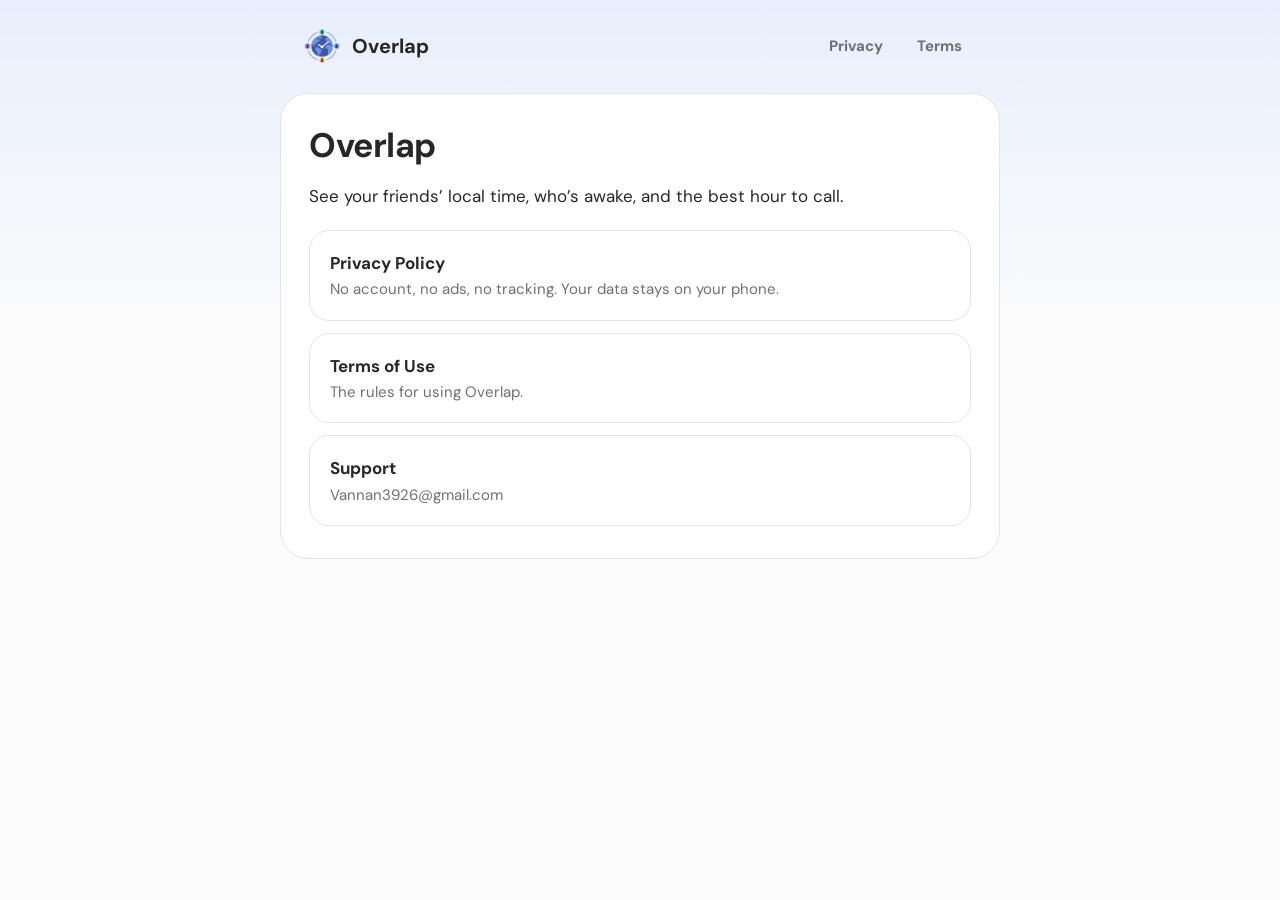
==== index.html @ 68402e6d "Publish privacy policy and terms of use Co-Authored-By: Claude Opus 5.5 (1M context) <noreply@anthro" ====
<!doctype html><html lang="en"><head><meta charset="utf-8"><meta name="viewport" content="width=device-width,initial-scale=1">
<title>Overlap · Overlap</title><link rel="icon" href="icon.png"><style>
@font-face { font-family:'DM Sans'; font-weight:400; font-display:swap; src:url(fonts/DMSans-Regular.ttf); }
@font-face { font-family:'DM Sans'; font-weight:700; font-display:swap; src:url(fonts/DMSans-Bold.ttf); }
:root { --bg:#fcfcfc; --card:#ffffff; --border:#e4e4e7; --fg:#27272a; --muted:#6f6f79; --accent:#1b4ed8; --soft:#e8eefc; }
@media (prefers-color-scheme: dark) { :root { --bg:#0a0a0a; --card:#111111; --border:#222222; --fg:#f5f5f5; --muted:#8a8a8a; --accent:#6b93f6; --soft:#0f1a33; } }
* { box-sizing: border-box; }
html { background:var(--bg); }
body { margin:0; min-height:100vh; background:linear-gradient(180deg, var(--soft), var(--bg) 340px) no-repeat; color:var(--fg); font:17px/1.65 'DM Sans', system-ui, sans-serif; }
header { max-width:720px; margin:0 auto; padding:28px 24px 0; display:flex; align-items:center; gap:12px; }
header img { width:36px; height:36px; } header a { color:var(--fg); text-decoration:none; font-weight:700; font-size:20px; }
nav { margin-left:auto; display:flex; gap:6px; } nav a { font-size:15px; font-weight:700; padding:6px 14px; border-radius:999px; color:var(--muted); }
nav a.on { background:var(--card); color:var(--accent); border:1px solid var(--border); }
main { max-width:720px; margin:28px auto 64px; padding:32px 28px; background:var(--card); border:1px solid var(--border); border-radius:28px; }
h1 { font-size:34px; line-height:1.15; margin:0 0 4px; letter-spacing:-0.5px; } h2 { font-size:19px; margin:28px 0 6px; }
p, li { color:var(--fg); } em { color:var(--muted); font-style:normal; font-size:15px; }
a { color:var(--accent); } ul { padding-left:20px; }
.cards { display:grid; gap:12px; margin-top:20px; } .cards a { display:block; padding:18px 20px; border:1px solid var(--border); border-radius:20px; text-decoration:none; color:var(--fg); font-weight:700; }
.cards span { display:block; font-weight:400; color:var(--muted); font-size:15px; }
</style></head><body>
<header><img src="icon.png" alt=""><a href="">Overlap</a><nav><a class="" href="privacy/">Privacy</a><a class="" href="terms/">Terms</a></nav></header><main><h1>Overlap</h1><p>See your friends’ local time, who’s awake, and the best hour to call.</p>
<div class="cards"><a href="privacy/">Privacy Policy<span>No account, no ads, no tracking. Your data stays on your phone.</span></a>
<a href="terms/">Terms of Use<span>The rules for using Overlap.</span></a>
<a href="mailto:Vannan3926@gmail.com">Support<span>Vannan3926@gmail.com</span></a></div></main></body></html>
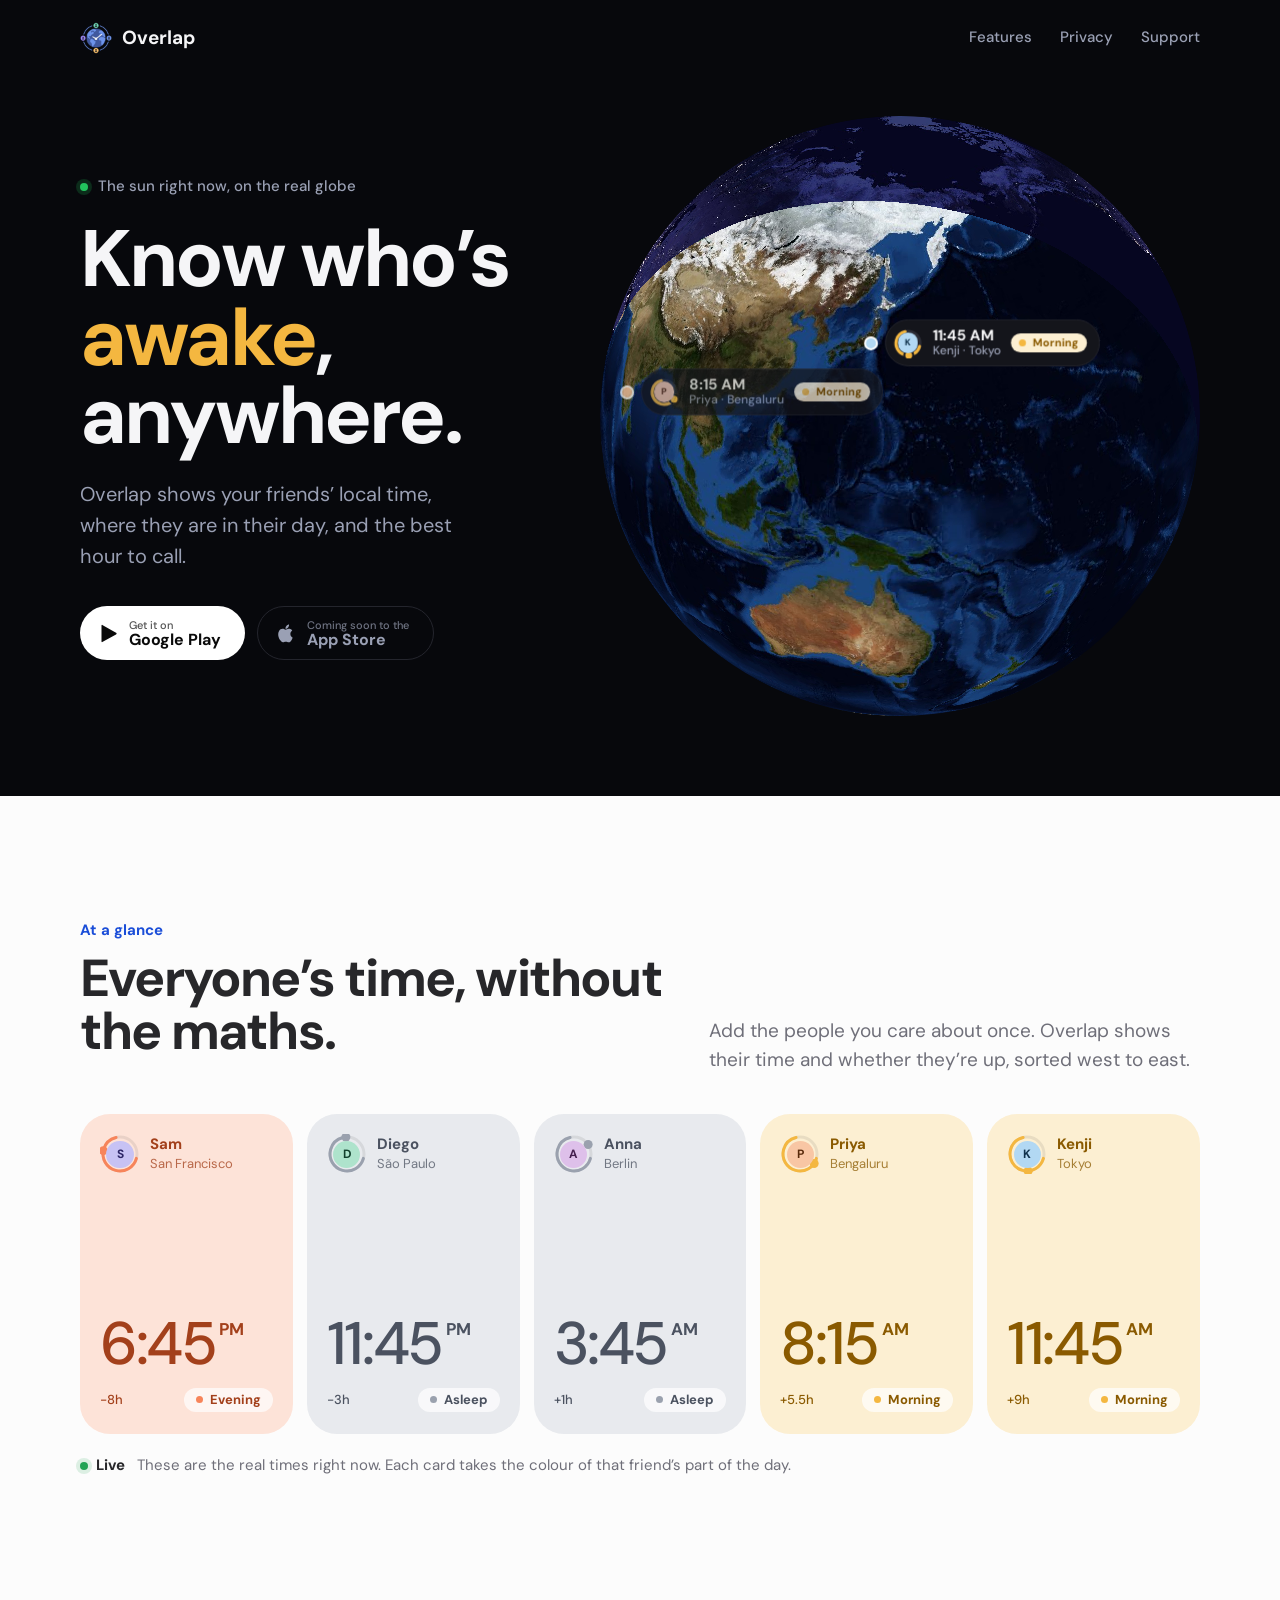
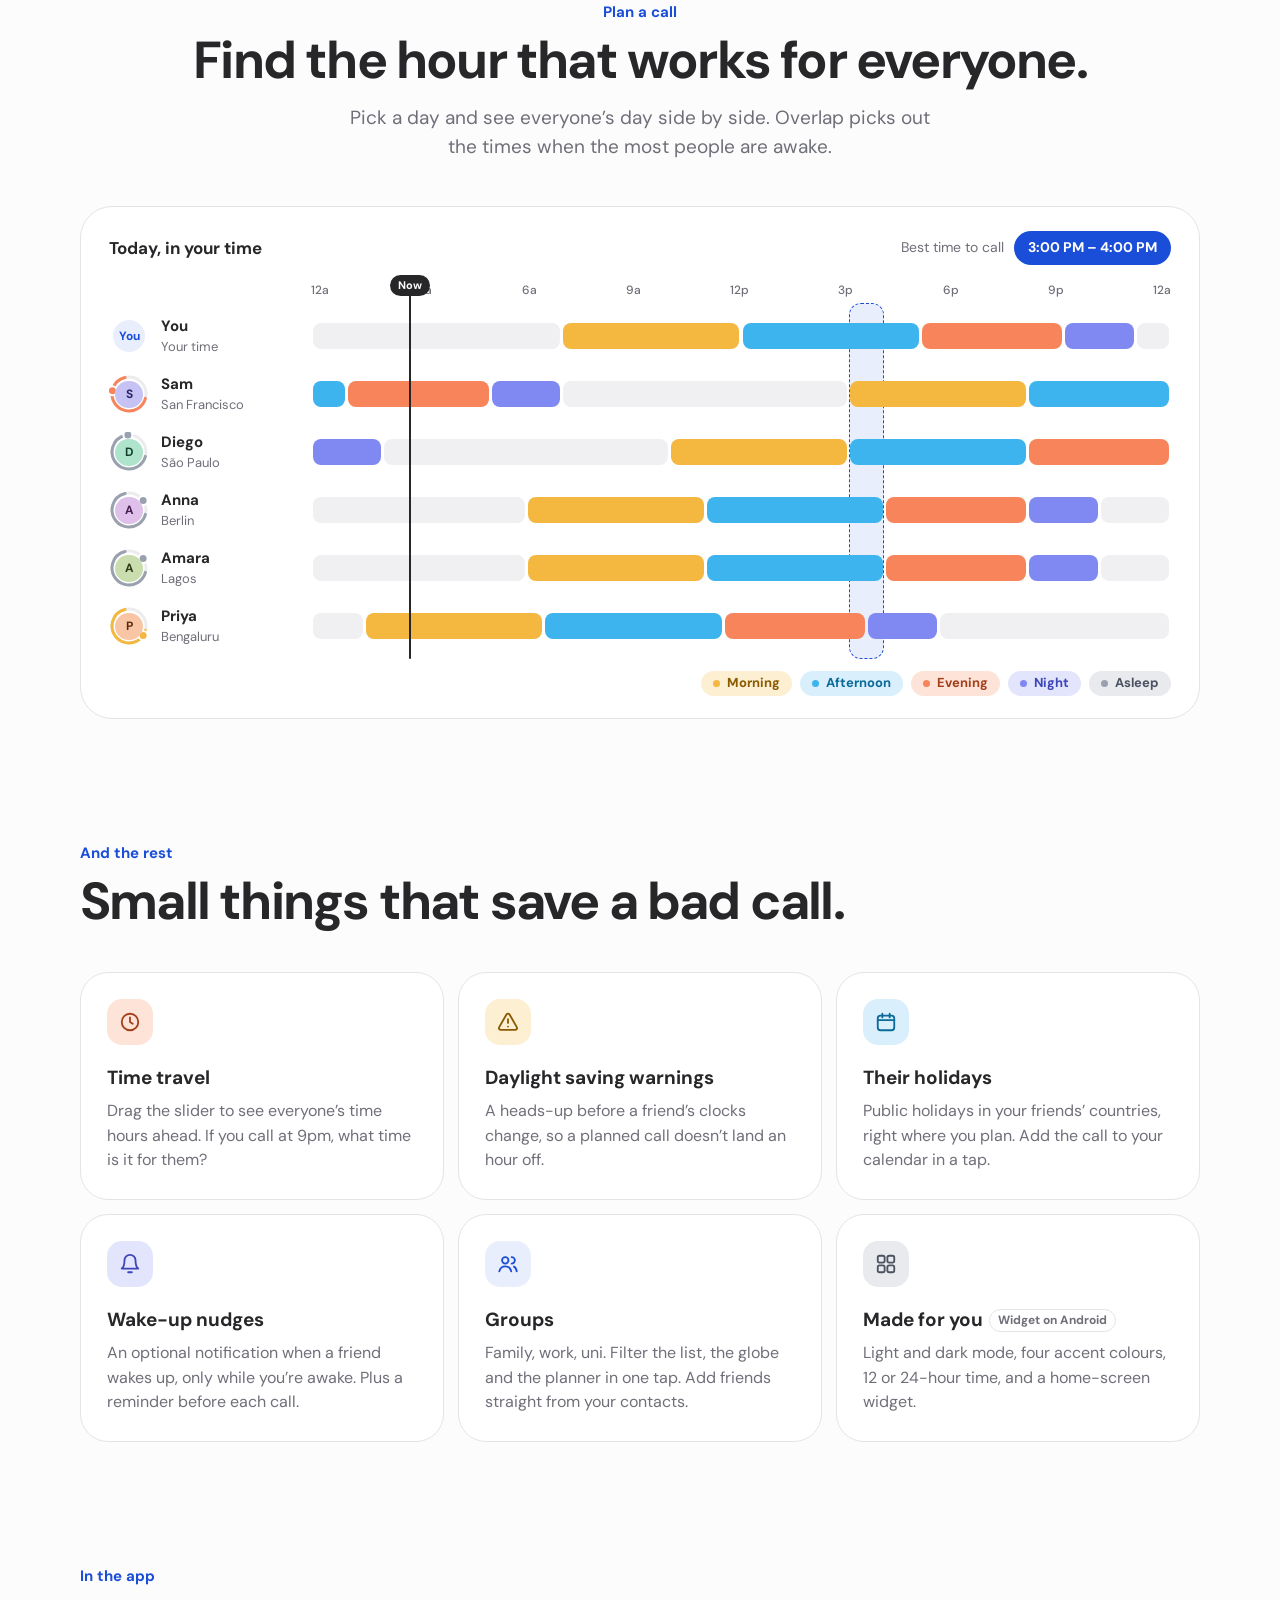
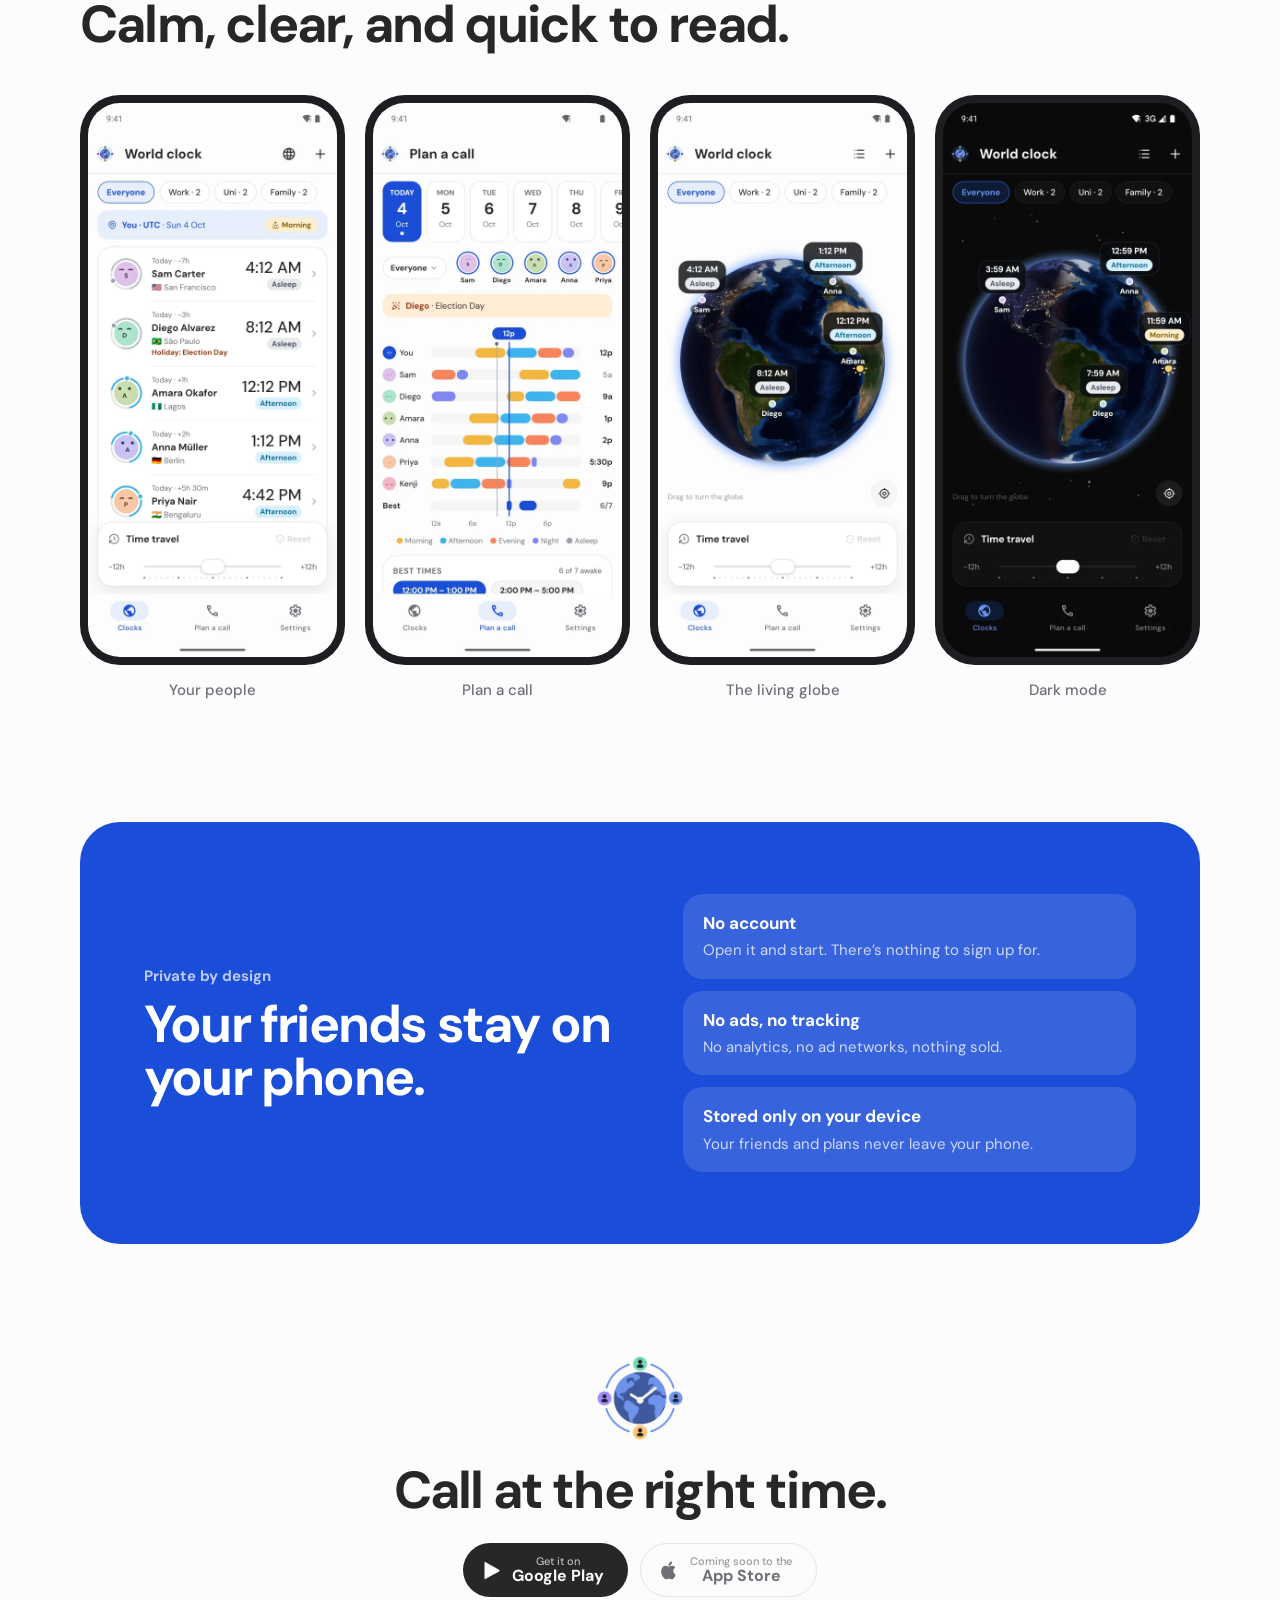
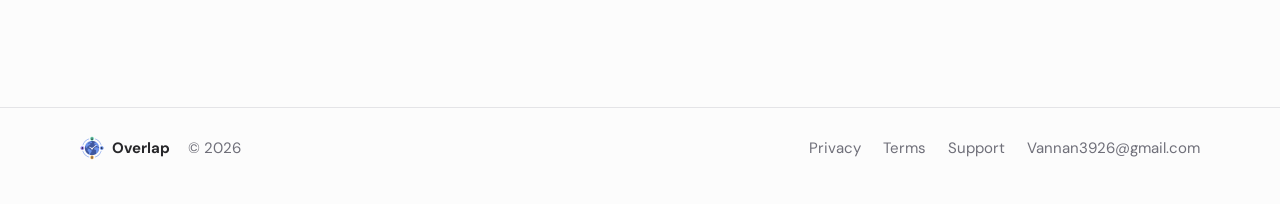
==== commit a754260f: "New website: landing page, redesigned privacy and terms, support page Co-Authored-By: Claude Opus 5." ====
--- a/index.html
+++ b/index.html
@@ -1,24 +1,110 @@
-<!doctype html><html lang="en"><head><meta charset="utf-8"><meta name="viewport" content="width=device-width,initial-scale=1">
-<title>Overlap · Overlap</title><link rel="icon" href="icon.png"><style>
-@font-face { font-family:'DM Sans'; font-weight:400; font-display:swap; src:url(fonts/DMSans-Regular.ttf); }
-@font-face { font-family:'DM Sans'; font-weight:700; font-display:swap; src:url(fonts/DMSans-Bold.ttf); }
-:root { --bg:#fcfcfc; --card:#ffffff; --border:#e4e4e7; --fg:#27272a; --muted:#6f6f79; --accent:#1b4ed8; --soft:#e8eefc; }
-@media (prefers-color-scheme: dark) { :root { --bg:#0a0a0a; --card:#111111; --border:#222222; --fg:#f5f5f5; --muted:#8a8a8a; --accent:#6b93f6; --soft:#0f1a33; } }
-* { box-sizing: border-box; }
-html { background:var(--bg); }
-body { margin:0; min-height:100vh; background:linear-gradient(180deg, var(--soft), var(--bg) 340px) no-repeat; color:var(--fg); font:17px/1.65 'DM Sans', system-ui, sans-serif; }
-header { max-width:720px; margin:0 auto; padding:28px 24px 0; display:flex; align-items:center; gap:12px; }
-header img { width:36px; height:36px; } header a { color:var(--fg); text-decoration:none; font-weight:700; font-size:20px; }
-nav { margin-left:auto; display:flex; gap:6px; } nav a { font-size:15px; font-weight:700; padding:6px 14px; border-radius:999px; color:var(--muted); }
-nav a.on { background:var(--card); color:var(--accent); border:1px solid var(--border); }
-main { max-width:720px; margin:28px auto 64px; padding:32px 28px; background:var(--card); border:1px solid var(--border); border-radius:28px; }
-h1 { font-size:34px; line-height:1.15; margin:0 0 4px; letter-spacing:-0.5px; } h2 { font-size:19px; margin:28px 0 6px; }
-p, li { color:var(--fg); } em { color:var(--muted); font-style:normal; font-size:15px; }
-a { color:var(--accent); } ul { padding-left:20px; }
-.cards { display:grid; gap:12px; margin-top:20px; } .cards a { display:block; padding:18px 20px; border:1px solid var(--border); border-radius:20px; text-decoration:none; color:var(--fg); font-weight:700; }
-.cards span { display:block; font-weight:400; color:var(--muted); font-size:15px; }
-</style></head><body>
-<header><img src="icon.png" alt=""><a href="">Overlap</a><nav><a class="" href="privacy/">Privacy</a><a class="" href="terms/">Terms</a></nav></header><main><h1>Overlap</h1><p>See your friends’ local time, who’s awake, and the best hour to call.</p>
-<div class="cards"><a href="privacy/">Privacy Policy<span>No account, no ads, no tracking. Your data stays on your phone.</span></a>
-<a href="terms/">Terms of Use<span>The rules for using Overlap.</span></a>
-<a href="mailto:Vannan3926@gmail.com">Support<span>Vannan3926@gmail.com</span></a></div></main></body></html>+<!doctype html>
+<html lang="en">
+<head>
+<meta charset="utf-8">
+<meta name="viewport" content="width=device-width,initial-scale=1">
+<title>Overlap: your friends' time, at a glance</title>
+<meta name="description" content="A world clock for your friends. See their local time, who's awake right now, and the best hour to call. Free, no account, no ads.">
+<meta property="og:title" content="Overlap: your friends' time, at a glance">
+<meta property="og:description" content="See your friends' local time, who's awake, and the best hour to call.">
+<meta property="og:image" content="https://beingmani.github.io/Overlap-releases/og.png">
+<meta name="theme-color" content="#07080c">
+<link rel="icon" href="icon.png">
+<link rel="stylesheet" href="site.css">
+</head>
+<body>
+<header class="hero">
+  <div class="wrap">
+    <nav class="nav"><a class="brand" href="./"><img src="icon.png" alt="">Overlap</a>
+      <div class="links"><a class="opt" href="#features">Features</a><a href="privacy/">Privacy</a><a href="support/">Support</a></div></nav>
+    <div class="hero-grid">
+      <div>
+        <span class="live"><b></b>The sun right now, on the real globe</span>
+        <h1>Know who’s <em>awake</em>, anywhere.</h1>
+        <p class="lede">Overlap shows your friends’ local time, where they are in their day, and the best hour to call.</p>
+        <div class="btns">
+          <a class="btn solid" href="https://play.google.com/store/apps/details?id=com.beingbriston.overlap"><svg viewBox="0 0 24 24" fill="currentColor" aria-hidden="true"><path d="M4 2.8v18.4c0 .5.5.8.9.6L20.6 13a1 1 0 0 0 0-1.9L4.9 2.2c-.4-.2-.9.1-.9.6z"/></svg><span><small>Get it on</small>Google Play</span></a>
+          <span class="btn ghost"><svg viewBox="0 0 24 24" fill="currentColor" aria-hidden="true"><path d="M16.4 12.6c0-2.6 2.1-3.8 2.2-3.9-1.2-1.8-3.1-2-3.7-2-1.6-.2-3.1.9-3.9.9-.8 0-2-.9-3.4-.9-1.7 0-3.3 1-4.2 2.6-1.8 3.1-.5 7.7 1.3 10.2.9 1.2 1.9 2.6 3.2 2.6 1.3-.1 1.8-.8 3.3-.8 1.6 0 2 .8 3.4.8 1.4 0 2.3-1.3 3.1-2.5 1-1.4 1.4-2.8 1.4-2.9 0 0-2.7-1-2.7-4.1zM13.9 5c.7-.9 1.2-2 1-3.2-1 0-2.3.7-3 1.6-.7.8-1.2 2-1.1 3.1 1.2.1 2.3-.6 3.1-1.5z"/></svg><span><small>Coming soon to the</small>App Store</span></span>
+        </div>
+      </div>
+      <div class="stage"><canvas id="globe" width="600" height="600" aria-label="A globe showing where it is day and night right now, with friends pinned"></canvas><div id="pins"></div></div>
+    </div>
+  </div>
+</header>
+
+<main>
+  <section class="wrap" id="features">
+    <div class="glance-head">
+      <div><span class="kicker">At a glance</span><h2>Everyone’s time, without the maths.</h2></div>
+      <p class="sub">Add the people you care about once. Overlap shows their time and whether they’re up, sorted west to east.</p>
+    </div>
+    <div class="clocks" id="clocks"></div>
+    <p class="note"><b>Live</b>These are the real times right now. Each card takes the colour of that friend’s part of the day.</p>
+  </section>
+
+  <section class="wrap">
+    <div class="plan-head">
+      <span class="kicker">Plan a call</span>
+      <h2>Find the hour that works for everyone.</h2>
+      <p class="sub">Pick a day and see everyone’s day side by side. Overlap picks out the times when the most people are awake.</p>
+    </div>
+    <div class="board">
+      <div class="bhead"><h3>Today, in your time</h3><div class="best">Best time to call <b id="best"></b></div></div>
+      <div class="lanes-grid" id="planner"></div>
+      <div class="legend" id="legend"></div>
+    </div>
+  </section>
+
+  <section class="wrap">
+    <span class="kicker">And the rest</span>
+    <h2>Small things that save a bad call.</h2>
+    <div class="grid">
+      <div class="feat"><div class="icon" style="background:var(--evening-soft);color:var(--evening-deep)"><svg viewBox="0 0 24 24" fill="none" stroke="currentColor" stroke-width="2" stroke-linecap="round" stroke-linejoin="round"><circle cx="12" cy="12" r="9"/><path d="M12 7v5l3 2"/></svg></div>
+        <h3>Time travel</h3><p>Drag the slider to see everyone’s time hours ahead. If you call at 9pm, what time is it for them?</p></div>
+      <div class="feat"><div class="icon" style="background:var(--morning-soft);color:var(--morning-deep)"><svg viewBox="0 0 24 24" fill="none" stroke="currentColor" stroke-width="2" stroke-linecap="round" stroke-linejoin="round"><path d="M12 9v4M12 17h.01"/><path d="M10.3 3.9 2.4 17.6A2 2 0 0 0 4.1 20.6h15.8a2 2 0 0 0 1.7-3L13.7 3.9a2 2 0 0 0-3.4 0z"/></svg></div>
+        <h3>Daylight saving warnings</h3><p>A heads-up before a friend’s clocks change, so a planned call doesn’t land an hour off.</p></div>
+      <div class="feat"><div class="icon" style="background:var(--afternoon-soft);color:var(--afternoon-deep)"><svg viewBox="0 0 24 24" fill="none" stroke="currentColor" stroke-width="2" stroke-linecap="round" stroke-linejoin="round"><rect x="3" y="5" width="18" height="16" rx="3"/><path d="M8 3v4M16 3v4M3 10h18"/></svg></div>
+        <h3>Their holidays</h3><p>Public holidays in your friends’ countries, right where you plan. Add the call to your calendar in a tap.</p></div>
+      <div class="feat"><div class="icon" style="background:var(--night-soft);color:var(--night-deep)"><svg viewBox="0 0 24 24" fill="none" stroke="currentColor" stroke-width="2" stroke-linecap="round" stroke-linejoin="round"><path d="M6 8a6 6 0 0 1 12 0c0 7 3 9 3 9H3s3-2 3-9M10 21h4"/></svg></div>
+        <h3>Wake-up nudges</h3><p>An optional notification when a friend wakes up, only while you’re awake. Plus a reminder before each call.</p></div>
+      <div class="feat"><div class="icon" style="background:var(--accent-soft);color:var(--accent)"><svg viewBox="0 0 24 24" fill="none" stroke="currentColor" stroke-width="2" stroke-linecap="round" stroke-linejoin="round"><circle cx="9" cy="8" r="3.5"/><path d="M2.5 20c.8-3.5 3.4-5.5 6.5-5.5s5.7 2 6.5 5.5M16 4.5a3.5 3.5 0 0 1 0 7M18.5 14.8c1.6.8 2.6 2.6 3 5.2"/></svg></div>
+        <h3>Groups</h3><p>Family, work, uni. Filter the list, the globe and the planner in one tap. Add friends straight from your contacts.</p></div>
+      <div class="feat"><div class="icon" style="background:var(--asleep-soft);color:var(--asleep-deep)"><svg viewBox="0 0 24 24" fill="none" stroke="currentColor" stroke-width="2" stroke-linecap="round" stroke-linejoin="round"><rect x="3" y="3" width="7.5" height="7.5" rx="2"/><rect x="13.5" y="3" width="7.5" height="7.5" rx="2"/><rect x="3" y="13.5" width="7.5" height="7.5" rx="2"/><rect x="13.5" y="13.5" width="7.5" height="7.5" rx="2"/></svg></div>
+        <h3>Made for you<span class="tag">Widget on Android</span></h3><p>Light and dark mode, four accent colours, 12 or 24-hour time, and a home-screen widget.</p></div>
+    </div>
+  </section>
+
+  <section class="wrap">
+    <span class="kicker">In the app</span>
+    <h2>Calm, clear, and quick to read.</h2>
+    <div class="screens">
+      <figure><div class="phone"><img src="shots/clocks.webp" alt="The clock list" loading="lazy"></div><figcaption>Your people</figcaption></figure>
+      <figure><div class="phone"><img src="shots/plan.webp" alt="Planning a call" loading="lazy"></div><figcaption>Plan a call</figcaption></figure>
+      <figure><div class="phone"><img src="shots/globe.webp" alt="The globe" loading="lazy"></div><figcaption>The living globe</figcaption></figure>
+      <figure><div class="phone"><img src="shots/clocks-dark.webp" alt="Dark mode" loading="lazy"></div><figcaption>Dark mode</figcaption></figure>
+    </div>
+  </section>
+
+  <section class="wrap">
+    <div class="private">
+      <div><span class="kicker">Private by design</span><h2>Your friends stay on your phone.</h2></div>
+      <ul>
+        <li><strong>No account</strong><span>Open it and start. There’s nothing to sign up for.</span></li>
+        <li><strong>No ads, no tracking</strong><span>No analytics, no ad networks, nothing sold.</span></li>
+        <li><strong>Stored only on your device</strong><span>Your friends and plans never leave your phone.</span></li>
+      </ul>
+    </div>
+  </section>
+
+  <div class="wrap cta">
+    <img src="icon.png" alt="">
+    <h2>Call at the right time.</h2>
+    <div class="btns"><a class="btn solid" href="https://play.google.com/store/apps/details?id=com.beingbriston.overlap"><svg viewBox="0 0 24 24" fill="currentColor" aria-hidden="true"><path d="M4 2.8v18.4c0 .5.5.8.9.6L20.6 13a1 1 0 0 0 0-1.9L4.9 2.2c-.4-.2-.9.1-.9.6z"/></svg><span><small>Get it on</small>Google Play</span></a><span class="btn ghost"><svg viewBox="0 0 24 24" fill="currentColor" aria-hidden="true"><path d="M16.4 12.6c0-2.6 2.1-3.8 2.2-3.9-1.2-1.8-3.1-2-3.7-2-1.6-.2-3.1.9-3.9.9-.8 0-2-.9-3.4-.9-1.7 0-3.3 1-4.2 2.6-1.8 3.1-.5 7.7 1.3 10.2.9 1.2 1.9 2.6 3.2 2.6 1.3-.1 1.8-.8 3.3-.8 1.6 0 2 .8 3.4.8 1.4 0 2.3-1.3 3.1-2.5 1-1.4 1.4-2.8 1.4-2.9 0 0-2.7-1-2.7-4.1zM13.9 5c.7-.9 1.2-2 1-3.2-1 0-2.3.7-3 1.6-.7.8-1.2 2-1.1 3.1 1.2.1 2.3-.6 3.1-1.5z"/></svg><span><small>Coming soon to the</small>App Store</span></span></div>
+  </div>
+</main>
+<footer><div class="wrap"><span class="brand"><img src="icon.png" alt="">Overlap</span><span>© 2026</span>
+<nav><a href="privacy/">Privacy</a><a href="terms/">Terms</a><a href="support/">Support</a><a href="mailto:Vannan3926@gmail.com">Vannan3926@gmail.com</a></nav></div></footer>
+<script src="launch-globe.js"></script>
+<script src="site.js"></script>
+</body>
+</html>
--- a/site.css
+++ b/site.css
@@ -0,0 +1,287 @@
+/* Overlap website. Flat colours only (no gradients, glows or fades), taken from the app's themes and dayPartColors.json. */
+@font-face { font-family: "DM Sans"; font-weight: 400; font-display: swap; src: url(fonts/DMSans-Regular.ttf); }
+@font-face { font-family: "DM Sans"; font-weight: 500; font-display: swap; src: url(fonts/DMSans-Medium.ttf); }
+@font-face { font-family: "DM Sans"; font-weight: 700; font-display: swap; src: url(fonts/DMSans-Bold.ttf); }
+
+:root {
+  --bg: #fcfcfc; --card: #ffffff; --raised: #f4f4f5; --border: #e4e4e7; --track: #ececef; --sleep: #f0f0f3;
+  --fg: #27272a; --muted: #6f6f79; --accent: #1b4ed8; --accent-soft: #e8eefc; --on-accent: #ffffff;
+  --space: #07080c; --space-card: #14151b; --space-border: #24252d; --space-fg: #f5f5f7; --space-muted: #9aa0b4;
+  --morning: #F4B740; --morning-soft: #FCEFD2; --morning-deep: #8A5A00;
+  --afternoon: #3DB4EE; --afternoon-soft: #D9F0FC; --afternoon-deep: #0B6A99;
+  --evening: #F7845A; --evening-soft: #FDE3D8; --evening-deep: #A3401B;
+  --night: #8088F2; --night-soft: #E3E5FD; --night-deep: #3D45B8;
+  --asleep: #9AA1AE; --asleep-soft: #E8EAEE; --asleep-deep: #4B5260;
+  color-scheme: light dark;
+}
+@media (prefers-color-scheme: dark) {
+  :root { --bg: #0a0a0a; --card: #111111; --raised: #161616; --border: #222222; --track: #262626; --sleep: #1c1c1e;
+    --fg: #f5f5f5; --muted: #8a8a8a; --accent: #6b93f6; --accent-soft: #0f1a33; --on-accent: #0a0a0a; }
+}
+
+* { box-sizing: border-box; margin: 0; }
+html { background: var(--bg); scroll-behavior: smooth; overflow-x: clip; }
+body { overflow-x: clip; }
+body { font: 17px/1.55 "DM Sans", system-ui, sans-serif; color: var(--fg); -webkit-font-smoothing: antialiased; text-rendering: optimizeLegibility; }
+a { color: inherit; text-decoration: none; }
+img { display: block; max-width: 100%; }
+.wrap { max-width: 1200px; margin-left: auto; margin-right: auto; padding: 0 40px; }
+
+/* Shared pieces, drawn like the app's components */
+.chip { display: inline-flex; align-items: center; gap: 7px; padding: 4px 12px; border-radius: 999px; font-weight: 700; font-size: 13px; line-height: 1.3; white-space: nowrap; }
+.chip i { width: 7px; height: 7px; border-radius: 50%; flex: none; }
+.ring { position: relative; display: inline-block; flex: none; }
+.ring svg { position: absolute; inset: 0; }
+.ring b { position: absolute; border-radius: 50%; display: grid; place-items: center; font-weight: 700; }
+.btn { display: inline-flex; align-items: center; gap: 10px; height: 54px; padding: 0 24px 0 18px; border-radius: 999px; font-weight: 700; font-size: 16px; line-height: 1.1; white-space: nowrap; }
+.btn small { display: block; font-size: 11px; font-weight: 500; opacity: .7; }
+.btn svg { width: 21px; height: 21px; flex: none; }
+.btns { display: flex; gap: 12px; flex-wrap: wrap; }
+.kicker { font-weight: 700; font-size: 15px; color: var(--accent); }
+h2 { font-size: 52px; line-height: 1.02; letter-spacing: -1.8px; margin: 10px 0 16px; }
+.sub { font-size: 19px; color: var(--muted); max-width: 46ch; }
+main > section { margin-top: 120px; }
+
+/* Nav */
+.nav { display: flex; align-items: center; gap: 10px; height: 76px; }
+.nav .brand { display: flex; align-items: center; gap: 10px; font-weight: 700; font-size: 19px; }
+.nav .brand img { width: 32px; height: 32px; }
+.nav .links { margin-left: auto; display: flex; gap: 28px; font-size: 15px; font-weight: 500; color: var(--muted); }
+.nav .links a:hover, .nav .links a.on { color: var(--fg); }
+
+/* Hero: the app's globe, flat, on a flat night sky */
+.hero { background: var(--space); color: var(--space-fg); padding-bottom: 40px; }
+.hero .nav .links { color: var(--space-muted); }
+.hero .nav .links a:hover { color: var(--space-fg); }
+.hero-grid { display: grid; grid-template-columns: 1fr 600px; align-items: center; gap: 24px; min-height: 680px; }
+.live { display: inline-flex; align-items: center; gap: 10px; color: var(--space-muted); font-weight: 500; font-size: 15px; }
+.live b { width: 8px; height: 8px; border-radius: 50%; background: #22c55e; box-shadow: 0 0 0 4px #22c55e30; }
+.hero h1 { font-size: 80px; line-height: .98; letter-spacing: -2.8px; margin: 22px 0 24px; }
+.hero h1 em { font-style: normal; color: var(--morning); }
+.hero .lede { font-size: 20px; color: var(--space-muted); max-width: 27ch; margin-bottom: 34px; }
+.hero .btn.solid { background: #fff; color: #0a0a0a; }
+.hero .btn.ghost { border: 1px solid var(--space-border); color: var(--space-muted); }
+.stage { position: relative; width: 600px; aspect-ratio: 1; }
+.stage canvas { position: absolute; inset: 0; width: 100%; height: 100%; border-radius: 50%; }
+.pin { position: absolute; left: 0; top: 0; opacity: 0; will-change: transform; }
+.pin .dot { position: absolute; width: 14px; height: 14px; left: -7px; top: -7px; border-radius: 50%; border: 2.5px solid #fff; }
+.pin .card { position: absolute; left: 14px; top: -24px; display: flex; align-items: center; gap: 10px; padding: 7px 12px 7px 7px; border-radius: 999px;
+  background: var(--space-card); border: 1px solid var(--space-border); white-space: nowrap; --card: var(--space-card); --track: #2c2d36; }
+.pin.flip .card { left: auto; right: 14px; }
+.pin .t { font-weight: 700; font-size: 15px; line-height: 1.15; }
+.pin .t small { display: block; font-weight: 500; font-size: 12px; color: var(--space-muted); }
+.pin .chip { font-size: 11px; padding: 2px 8px; }
+
+/* At a glance: one card per friend, in the colour of their part of the day */
+.glance-head { display: grid; grid-template-columns: 1.2fr 1fr; gap: 40px; align-items: end; margin-bottom: 40px; }
+.clocks { display: grid; grid-template-columns: repeat(5, 1fr); gap: 14px; }
+.clock { border-radius: 30px; padding: 20px 20px 22px; height: 320px; display: flex; flex-direction: column; --card: transparent; --track: rgba(0,0,0,.08); }
+.clock .top { display: flex; align-items: center; gap: 10px; line-height: 1.15; }
+.clock .top strong { font-size: 15px; display: block; }
+.clock .top small { font-size: 13px; opacity: .75; }
+.clock .time { margin-top: auto; font-size: 60px; font-weight: 500; letter-spacing: -2.4px; line-height: 1; white-space: nowrap; }
+.clock .time sup { font-size: 17px; letter-spacing: 0; font-weight: 700; vertical-align: top; position: relative; top: 7px; margin-left: 4px; }
+.clock .meta { display: flex; justify-content: space-between; align-items: center; margin-top: 14px; font-size: 13px; font-weight: 500; }
+.clock .chip { background: #ffffffb3 !important; }
+.note { display: flex; align-items: center; gap: 12px; margin-top: 20px; color: var(--muted); font-size: 15px; }
+.note b { display: inline-flex; align-items: center; gap: 8px; color: var(--fg); }
+.note b::before { content: ""; width: 8px; height: 8px; border-radius: 50%; background: #22a355; box-shadow: 0 0 0 4px #22a35526; }
+
+/* Plan a call: the planner, on the visitor's own day */
+.plan-head { text-align: center; margin-bottom: 44px; }
+.plan-head .sub { margin: 0 auto; }
+.board { background: var(--card); border: 1px solid var(--border); border-radius: 32px; padding: 24px 28px 22px; }
+.bhead { display: flex; align-items: center; gap: 12px; margin-bottom: 16px; flex-wrap: wrap; }
+.bhead h3 { font-size: 17px; }
+.bhead .best { margin-left: auto; display: flex; align-items: center; gap: 10px; font-size: 14px; color: var(--muted); }
+.bhead .best b { background: var(--accent); color: var(--on-accent); padding: 6px 14px; border-radius: 999px; font-size: 14px; }
+.lanes-grid { display: grid; grid-template-columns: 190px 1fr; column-gap: 12px; }
+.ticks { grid-column: 2; display: flex; justify-content: space-between; color: var(--muted); font-size: 12px; font-weight: 500; padding-bottom: 8px; }
+.who { display: flex; align-items: center; gap: 12px; height: 58px; line-height: 1.2; }
+.who strong { font-size: 15px; display: block; }
+.who small { color: var(--muted); font-size: 13px; }
+.lanes { position: relative; }
+.lane { position: absolute; left: 0; right: 0; height: 58px; }
+.lane .bar { position: absolute; top: 16px; height: 26px; border-radius: 8px; }
+.bestband { position: absolute; top: -4px; bottom: -4px; border-radius: 12px; background: var(--accent-soft); border: 1.5px dashed var(--accent); }
+.nowline { position: absolute; top: -30px; bottom: -4px; width: 2px; margin-left: -1px; background: var(--fg); border-radius: 2px; }
+.nowline span { position: absolute; top: -2px; left: 50%; transform: translateX(-50%); background: var(--fg); color: var(--bg); font-size: 11px; font-weight: 700; padding: 2px 8px; border-radius: 999px; }
+.legend { display: flex; gap: 8px; justify-content: flex-end; flex-wrap: wrap; margin-top: 16px; }
+
+/* Features */
+.grid { display: grid; grid-template-columns: repeat(3, 1fr); gap: 14px; margin-top: 44px; }
+.feat { background: var(--card); border: 1px solid var(--border); border-radius: 28px; padding: 26px; }
+.feat .icon { width: 46px; height: 46px; border-radius: 15px; display: grid; place-items: center; }
+.feat .icon svg { width: 22px; height: 22px; }
+.feat h3 { font-size: 19px; margin: 18px 0 6px; }
+.feat p { color: var(--muted); font-size: 16px; }
+.feat .tag { display: inline-block; margin-left: 6px; font-size: 12px; font-weight: 700; color: var(--muted); border: 1px solid var(--border); border-radius: 999px; padding: 1px 8px; vertical-align: 2px; }
+
+/* Screens from the app */
+.screens { display: grid; grid-template-columns: repeat(4, 1fr); gap: 20px; margin-top: 44px; }
+.phone { border-radius: 40px; background: #1d1d22; padding: 8px; }
+.phone img { border-radius: 32px; width: 100%; aspect-ratio: 1080 / 2400; object-fit: cover; object-position: top; }
+.screens figcaption { text-align: center; margin-top: 14px; font-size: 15px; font-weight: 500; color: var(--muted); }
+
+/* Privacy */
+.private { background: #1b4ed8; color: #fff; border-radius: 40px; padding: 72px 64px; display: grid; grid-template-columns: 1.1fr 1fr; gap: 40px; align-items: center; }
+.private .kicker { color: #ffffffb3; }
+.private h2 { margin-bottom: 0; }
+.private ul { list-style: none; padding: 0; display: grid; gap: 12px; }
+.private li { background: #ffffff1f; border-radius: 20px; padding: 16px 20px; font-size: 17px; }
+.private li strong { display: block; }
+.private li span { color: #ffffffc0; font-size: 15px; }
+
+/* Get it */
+.cta { text-align: center; padding: 110px 0; }
+.cta img { width: 88px; height: 88px; margin: 0 auto 22px; }
+.cta h2 { margin-bottom: 26px; }
+.cta .btns { justify-content: center; }
+.btn.solid { background: var(--fg); color: var(--bg); }
+.btn.ghost { border: 1px solid var(--border); color: var(--muted); }
+
+footer { border-top: 1px solid var(--border); }
+footer .wrap { display: flex; align-items: center; gap: 18px; padding-top: 28px; padding-bottom: 44px; color: var(--muted); font-size: 15px; }
+footer .brand { display: flex; align-items: center; gap: 8px; font-weight: 700; color: var(--fg); }
+footer .brand img { width: 24px; height: 24px; }
+footer nav { margin-left: auto; display: flex; gap: 22px; }
+footer nav a:hover { color: var(--fg); }
+
+/* Text pages: privacy, terms, support */
+.doc { max-width: 760px; margin: 0 auto; padding: 40px 0 100px; }
+.doc .card { background: var(--card); border: 1px solid var(--border); border-radius: 32px; padding: 44px 48px; }
+.doc h1 { font-size: 48px; line-height: 1.05; letter-spacing: -1.6px; margin-bottom: 6px; }
+.doc h2 { font-size: 21px; letter-spacing: -.2px; margin: 32px 0 6px; }
+.doc p, .doc li { font-size: 17px; }
+.doc p + p { margin-top: 12px; }
+.doc h1 + p { margin-top: 12px; }
+.doc em { color: var(--muted); font-style: normal; font-size: 15px; }
+.doc ul { padding-left: 20px; margin: 8px 0; display: grid; gap: 6px; }
+.doc a { color: var(--accent); }
+.doc .mail { display: flex; align-items: center; justify-content: space-between; gap: 16px; flex-wrap: wrap; background: var(--accent-soft); border-radius: 22px; padding: 20px 22px; margin: 22px 0 8px; }
+.doc .mail strong { display: block; }
+.doc .mail span { color: var(--muted); font-size: 15px; }
+.doc .mail .btn { height: 46px; background: var(--accent); color: var(--on-accent); padding: 0 20px; font-size: 15px; }
+.doc details { border-top: 1px solid var(--border); padding: 16px 0; }
+.doc details:last-of-type { border-bottom: 1px solid var(--border); }
+.doc summary { cursor: pointer; font-weight: 700; list-style: none; display: flex; justify-content: space-between; gap: 16px; }
+.doc summary::after { content: "+"; color: var(--muted); font-weight: 500; font-size: 20px; line-height: 1; }
+.doc details[open] summary::after { content: "–"; }
+.doc details p { color: var(--muted); margin-top: 8px; }
+
+/* Privacy and terms */
+.doc.legal { max-width: 1060px; padding-top: 48px; }
+.legal-head { text-align: center; }
+.switch { display: inline-flex; gap: 4px; padding: 4px; border-radius: 999px; background: var(--raised); border: 1px solid var(--border); }
+.switch a { padding: 7px 18px; border-radius: 999px; font-size: 14px; font-weight: 700; color: var(--muted); }
+.switch a.on { background: var(--card); color: var(--accent); border: 1px solid var(--border); margin: -1px; }
+.legal-head h1 { font-size: 64px; letter-spacing: -2.4px; margin: 26px 0 10px; }
+.legal-head .meta { color: var(--muted); font-size: 15px; }
+.short { margin: 44px 0 28px; }
+.short .kicker { display: block; text-align: center; margin-bottom: 14px; }
+.tiles { display: grid; grid-template-columns: repeat(3, 1fr); gap: 12px; }
+.tile { background: var(--card); border: 1px solid var(--border); border-radius: 24px; padding: 20px; line-height: 1.35; }
+.tile .icon { width: 40px; height: 40px; border-radius: 13px; display: grid; place-items: center; margin-bottom: 14px; }
+.tile .icon svg { width: 20px; height: 20px; }
+.tile strong { display: block; font-size: 17px; margin-bottom: 4px; }
+.tile > span:last-child { color: var(--muted); font-size: 15px; }
+.legal-body { display: grid; grid-template-columns: 230px 1fr; gap: 28px; align-items: start; }
+.toc { position: sticky; top: 24px; display: grid; gap: 2px; font-size: 14px; }
+.toc strong { font-size: 13px; color: var(--muted); font-weight: 500; padding: 0 12px 8px; }
+.toc a { display: flex; gap: 10px; padding: 8px 12px; border-radius: 12px; color: var(--muted); font-weight: 500; line-height: 1.3; }
+.toc a span { width: 20px; flex: none; opacity: .6; }
+.toc a:hover { color: var(--fg); }
+.toc a.on { background: var(--accent-soft); color: var(--accent); }
+.toc a.on span { opacity: 1; }
+.legal .card { padding: 40px 44px; }
+.legal .card > p:first-child { font-size: 19px; }
+.legal section { scroll-margin-top: 24px; padding-top: 28px; margin-top: 28px; border-top: 1px solid var(--border); }
+.legal section h2 { display: flex; align-items: baseline; gap: 12px; font-size: 22px; margin: 0 0 10px; }
+.legal section h2 span { font-size: 14px; font-weight: 700; color: var(--accent); font-variant-numeric: tabular-nums; }
+.legal section p, .legal section li { color: var(--fg); }
+.legal section strong { font-weight: 700; }
+.legal .mail { margin-top: 36px; }
+.next { display: flex; justify-content: space-between; align-items: center; margin-top: 12px; padding: 18px 22px; border-radius: 22px; border: 1px solid var(--border); font-weight: 700; }
+.next span { color: var(--accent); font-size: 20px; }
+.next:hover { background: var(--raised); }
+
+/* Support */
+.support .legal-head .meta { max-width: 44ch; margin: 0 auto; font-size: 18px; }
+.support .legal-head h1 { margin-top: 18px; }
+.doc a.tile { color: var(--fg); }
+a.tile:hover { border-color: var(--accent); }
+.support section h2 + details { border-top: 0; }
+.search { display: flex; align-items: center; gap: 12px; height: 54px; padding: 0 18px; border-radius: 999px; background: var(--raised); border: 1px solid var(--border); color: var(--muted); }
+.search:focus-within { border-color: var(--accent); }
+.search svg { width: 20px; height: 20px; flex: none; }
+.search input { flex: 1; border: 0; outline: 0; background: transparent; font: inherit; color: var(--fg); }
+.support .card > .empty { margin-top: 22px; color: var(--muted); }
+.support section:first-of-type { border-top: 0; }
+.support section h2 { margin-bottom: 4px; }
+.support details:last-of-type { border-bottom: 0; }
+.support details summary { padding: 2px 0; }
+.support details p { color: var(--muted); }
+
+@media (max-width: 1100px) {
+  .hero-grid { grid-template-columns: 1fr; padding: 30px 0 0; }
+  .stage { width: min(600px, 100%); margin: 0 auto; }
+  .clocks { grid-template-columns: repeat(3, 1fr); }
+  .clocks .clock:nth-child(n+4) { display: none; }
+  .screens { grid-template-columns: repeat(2, 1fr); }
+  .private { grid-template-columns: 1fr; }
+}
+@media (max-width: 720px) {
+  body { font-size: 16px; }
+  .wrap { padding: 0 20px; }
+  .nav .links { gap: 18px; }
+  .nav .links .opt { display: none; }
+  .hero h1 { font-size: 50px; letter-spacing: -1.6px; }
+  .hero .lede { font-size: 18px; }
+  h2 { font-size: 36px; letter-spacing: -1.1px; }
+  .sub { font-size: 17px; }
+  main > section { margin-top: 84px; }
+  .glance-head { grid-template-columns: 1fr; gap: 0; margin-bottom: 28px; }
+  .clocks { grid-template-columns: 1fr 1fr; gap: 10px; }
+  .clocks .clock:nth-child(n+4) { display: flex; }
+  .clocks .clock:first-child { grid-column: span 2; height: 200px; }
+  .clock { height: 230px; padding: 16px; border-radius: 24px; }
+  .clock .time { font-size: 42px; letter-spacing: -1.6px; }
+  .clock .time sup { font-size: 13px; top: 4px; }
+  .clock .meta span:first-child { display: none; }
+  .clock .meta { justify-content: flex-start; }
+  .board { padding: 18px 14px; border-radius: 24px; }
+  .lanes-grid { grid-template-columns: 44px 1fr; column-gap: 8px; }
+  .ticks .minor { display: none; }
+  .note { display: block; }
+  .note b { margin-right: 8px; }
+  .who div { display: none; }
+  .bhead .best { margin-left: 0; width: 100%; justify-content: space-between; }
+  .legend { justify-content: flex-start; }
+  .grid { grid-template-columns: 1fr; gap: 10px; }
+  .feat { display: grid; grid-template-columns: 46px 1fr; column-gap: 16px; padding: 20px; border-radius: 24px; }
+  .feat .icon { grid-row: span 2; }
+  .feat h3 { margin: 0 0 4px; font-size: 17px; }
+  .feat p { font-size: 15px; }
+  .screens { gap: 12px; }
+  .phone { border-radius: 28px; padding: 6px; }
+  .phone img { border-radius: 23px; }
+  .private { padding: 40px 24px; border-radius: 28px; }
+  .cta { padding: 80px 0; }
+  footer .wrap { flex-direction: column; align-items: flex-start; }
+  footer nav { margin-left: 0; flex-wrap: wrap; gap: 10px 20px; }
+  .doc { padding: 20px 0 64px; }
+  .doc .card { padding: 28px 22px; border-radius: 24px; }
+  .doc h1 { font-size: 36px; }
+  .doc.legal { padding-top: 24px; }
+  .legal-head h1 { font-size: 40px; letter-spacing: -1.4px; margin-top: 20px; }
+  .short { margin: 30px 0 20px; }
+  .tiles { grid-template-columns: 1fr; gap: 8px; }
+  .tile { display: grid; grid-template-columns: 40px 1fr; column-gap: 14px; padding: 16px; border-radius: 20px; }
+  .tile .icon { grid-row: span 2; margin: 0; }
+  .legal-body { grid-template-columns: 1fr; }
+  .toc { display: none; }
+  .legal .card { padding: 26px 22px; }
+  .legal .card > p:first-child { font-size: 17px; }
+  .legal section h2 { font-size: 19px; }
+}
+@media (prefers-reduced-motion: reduce) { html { scroll-behavior: auto; } }
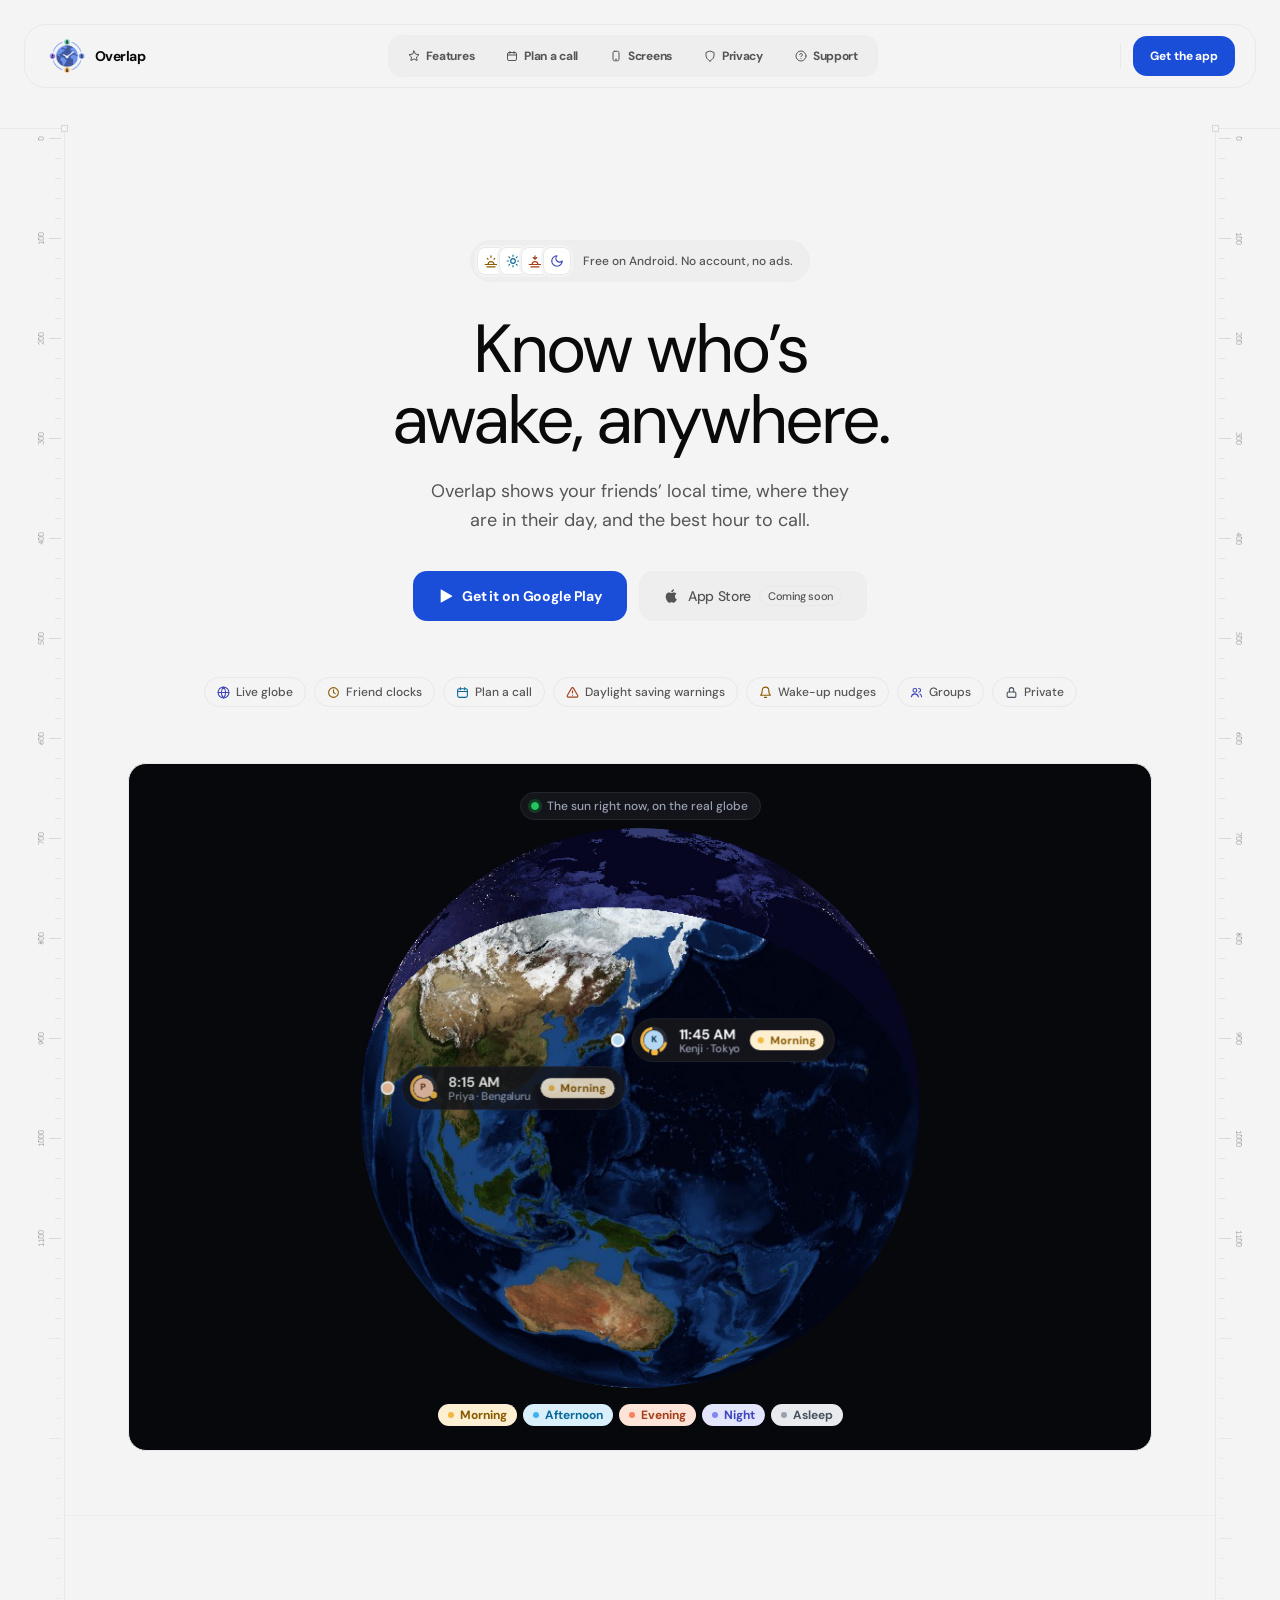
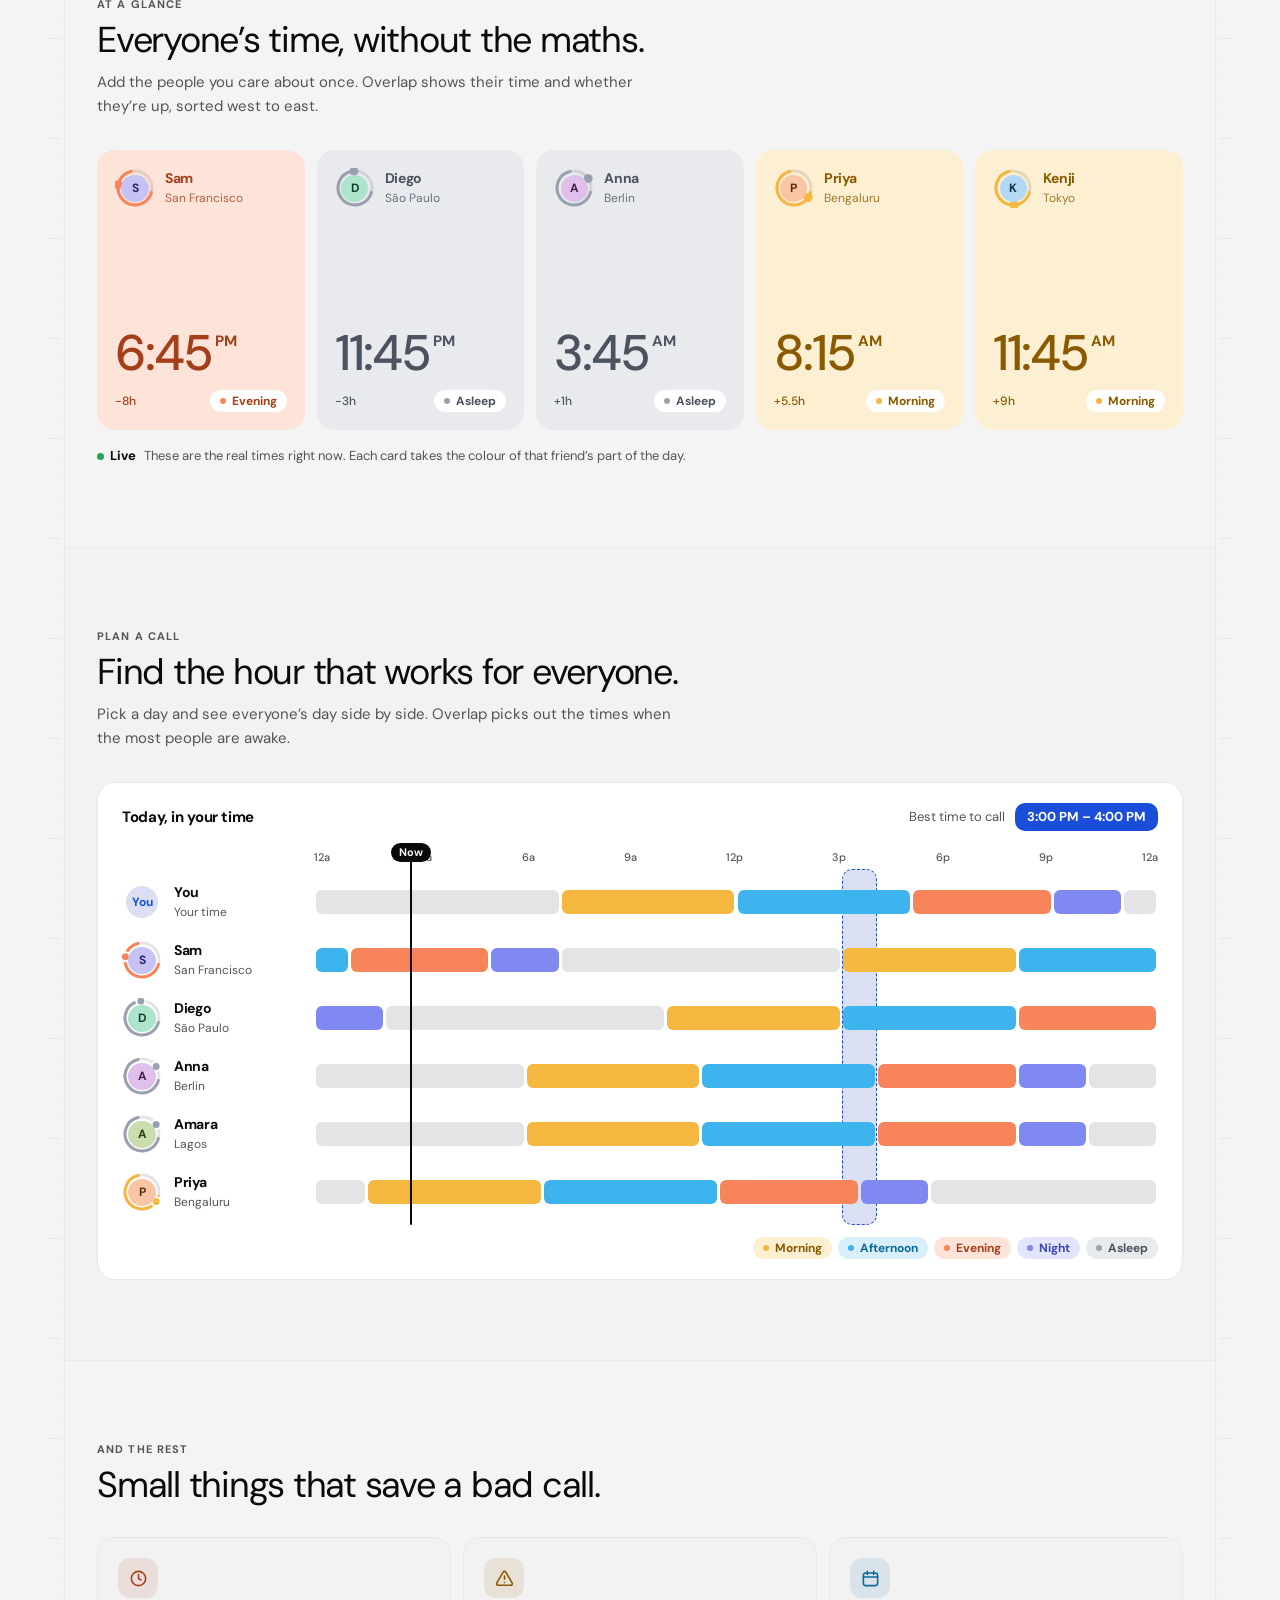
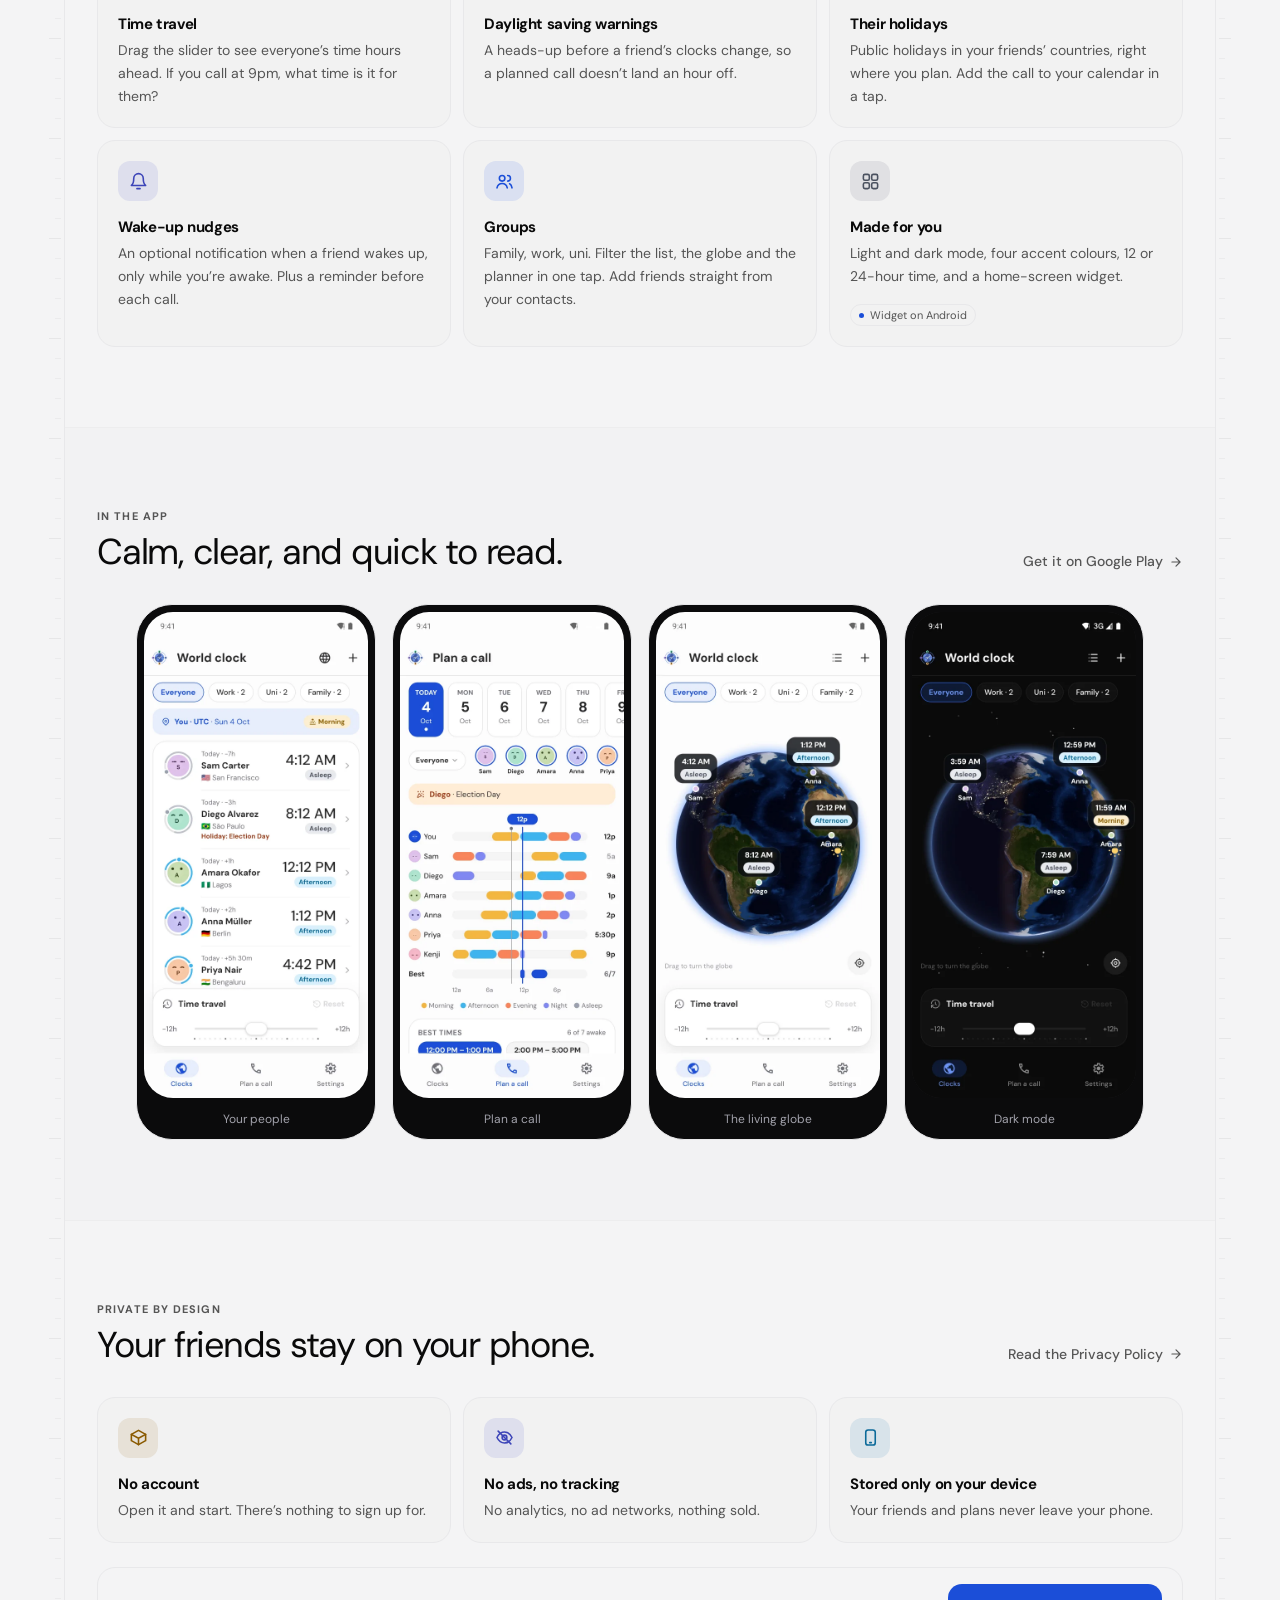
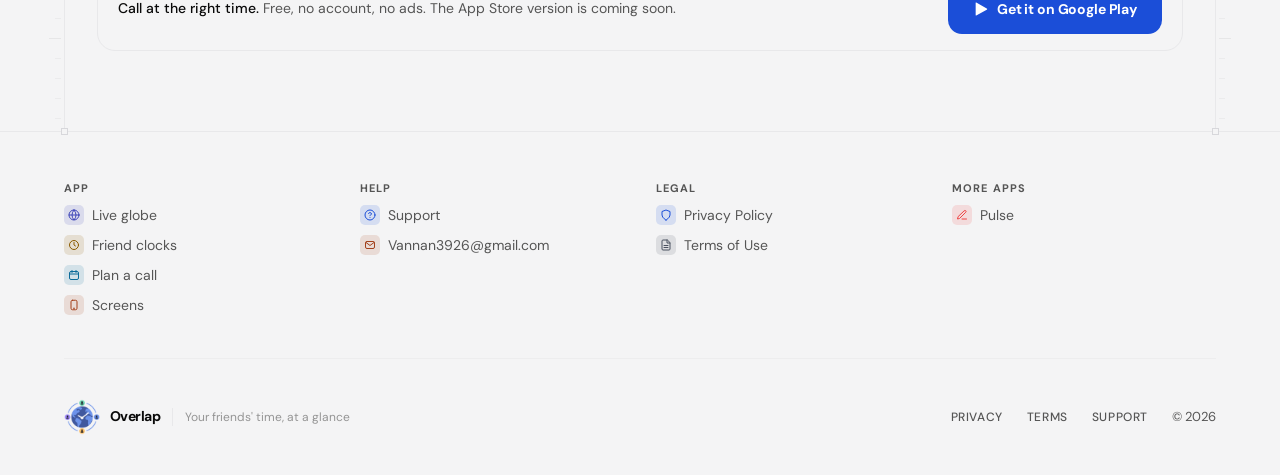
==== commit 3fcac987: "New website in the studio style: landing page, privacy, terms and support Co-Authored-By: Claude Opu" ====
--- a/index.html
+++ b/index.html
@@ -8,102 +8,147 @@
 <meta property="og:title" content="Overlap: your friends' time, at a glance">
 <meta property="og:description" content="See your friends' local time, who's awake, and the best hour to call.">
 <meta property="og:image" content="https://beingmani.github.io/Overlap-releases/og.png">
-<meta name="theme-color" content="#07080c">
 <link rel="icon" href="icon.png">
+<link rel="stylesheet" href="studio.css">
 <link rel="stylesheet" href="site.css">
 </head>
 <body>
-<header class="hero">
-  <div class="wrap">
-    <nav class="nav"><a class="brand" href="./"><img src="icon.png" alt="">Overlap</a>
-      <div class="links"><a class="opt" href="#features">Features</a><a href="privacy/">Privacy</a><a href="support/">Support</a></div></nav>
-    <div class="hero-grid">
-      <div>
-        <span class="live"><b></b>The sun right now, on the real globe</span>
-        <h1>Know who’s <em>awake</em>, anywhere.</h1>
-        <p class="lede">Overlap shows your friends’ local time, where they are in their day, and the best hour to call.</p>
-        <div class="btns">
-          <a class="btn solid" href="https://play.google.com/store/apps/details?id=com.beingbriston.overlap"><svg viewBox="0 0 24 24" fill="currentColor" aria-hidden="true"><path d="M4 2.8v18.4c0 .5.5.8.9.6L20.6 13a1 1 0 0 0 0-1.9L4.9 2.2c-.4-.2-.9.1-.9.6z"/></svg><span><small>Get it on</small>Google Play</span></a>
-          <span class="btn ghost"><svg viewBox="0 0 24 24" fill="currentColor" aria-hidden="true"><path d="M16.4 12.6c0-2.6 2.1-3.8 2.2-3.9-1.2-1.8-3.1-2-3.7-2-1.6-.2-3.1.9-3.9.9-.8 0-2-.9-3.4-.9-1.7 0-3.3 1-4.2 2.6-1.8 3.1-.5 7.7 1.3 10.2.9 1.2 1.9 2.6 3.2 2.6 1.3-.1 1.8-.8 3.3-.8 1.6 0 2 .8 3.4.8 1.4 0 2.3-1.3 3.1-2.5 1-1.4 1.4-2.8 1.4-2.9 0 0-2.7-1-2.7-4.1zM13.9 5c.7-.9 1.2-2 1-3.2-1 0-2.3.7-3 1.6-.7.8-1.2 2-1.1 3.1 1.2.1 2.3-.6 3.1-1.5z"/></svg><span><small>Coming soon to the</small>App Store</span></span>
-        </div>
-      </div>
-      <div class="stage"><canvas id="globe" width="600" height="600" aria-label="A globe showing where it is day and night right now, with friends pinned"></canvas><div id="pins"></div></div>
-    </div>
+<!-- Built by ../build.py, which fills in the nav, footer, icon sprite, store buttons and icons. -->
+<svg width="0" height="0" style="position:absolute" aria-hidden="true"><symbol id="i-arrow" viewBox="0 0 24 24" fill="none" stroke="currentColor" stroke-width="2" stroke-linecap="round" stroke-linejoin="round"><path d="M5 12h14M12 5l7 7-7 7"/></symbol><symbol id="i-chev" viewBox="0 0 24 24" fill="none" stroke="currentColor" stroke-width="2" stroke-linecap="round" stroke-linejoin="round"><path d="m9 18 6-6-6-6"/></symbol><symbol id="i-menu" viewBox="0 0 24 24" fill="none" stroke="currentColor" stroke-width="2" stroke-linecap="round" stroke-linejoin="round"><path d="M4 6h16M4 12h16M4 18h16"/></symbol><symbol id="i-globe" viewBox="0 0 24 24" fill="none" stroke="currentColor" stroke-width="2" stroke-linecap="round" stroke-linejoin="round"><circle cx="12" cy="12" r="10"/><path d="M2 12h20M12 2a15.3 15.3 0 0 1 4 10 15.3 15.3 0 0 1-4 10 15.3 15.3 0 0 1-4-10 15.3 15.3 0 0 1 4-10z"/></symbol><symbol id="i-clock" viewBox="0 0 24 24" fill="none" stroke="currentColor" stroke-width="2" stroke-linecap="round" stroke-linejoin="round"><circle cx="12" cy="12" r="9"/><path d="M12 7v5l3 2"/></symbol><symbol id="i-cal" viewBox="0 0 24 24" fill="none" stroke="currentColor" stroke-width="2" stroke-linecap="round" stroke-linejoin="round"><rect x="3" y="5" width="18" height="16" rx="3"/><path d="M8 3v4M16 3v4M3 10h18"/></symbol><symbol id="i-star" viewBox="0 0 24 24" fill="none" stroke="currentColor" stroke-width="2" stroke-linecap="round" stroke-linejoin="round"><path d="M12 2l3.09 6.26L22 9.27l-5 4.87 1.18 6.88L12 17.77l-6.18 3.25L7 14.14 2 9.27l6.91-1.01z"/></symbol><symbol id="i-phone" viewBox="0 0 24 24" fill="none" stroke="currentColor" stroke-width="2" stroke-linecap="round" stroke-linejoin="round"><rect x="6" y="2.5" width="12" height="19" rx="3"/><path d="M11 18.5h2"/></symbol><symbol id="i-shield" viewBox="0 0 24 24" fill="none" stroke="currentColor" stroke-width="2" stroke-linecap="round" stroke-linejoin="round"><path d="M12 22s8-4 8-10V5l-8-3-8 3v7c0 6 8 10 8 10z"/></symbol><symbol id="i-file" viewBox="0 0 24 24" fill="none" stroke="currentColor" stroke-width="2" stroke-linecap="round" stroke-linejoin="round"><path d="M14 2H6a2 2 0 0 0-2 2v16a2 2 0 0 0 2 2h12a2 2 0 0 0 2-2V8zM14 2v6h6M16 13H8M16 17H8"/></symbol><symbol id="i-help" viewBox="0 0 24 24" fill="none" stroke="currentColor" stroke-width="2" stroke-linecap="round" stroke-linejoin="round"><circle cx="12" cy="12" r="10"/><path d="M9.1 9a3 3 0 0 1 5.8 1c0 2-3 3-3 3M12 17h.01"/></symbol><symbol id="i-mail" viewBox="0 0 24 24" fill="none" stroke="currentColor" stroke-width="2" stroke-linecap="round" stroke-linejoin="round"><rect x="3" y="5" width="18" height="14" rx="3"/><path d="m4 7 8 6 8-6"/></symbol><symbol id="i-search" viewBox="0 0 24 24" fill="none" stroke="currentColor" stroke-width="2" stroke-linecap="round" stroke-linejoin="round"><circle cx="11" cy="11" r="7"/><path d="m20 20-3.5-3.5"/></symbol><symbol id="i-alert" viewBox="0 0 24 24" fill="none" stroke="currentColor" stroke-width="2" stroke-linecap="round" stroke-linejoin="round"><path d="M12 9v4M12 17h.01"/><path d="M10.3 3.9 2.4 17.6A2 2 0 0 0 4.1 20.6h15.8a2 2 0 0 0 1.7-3L13.7 3.9a2 2 0 0 0-3.4 0z"/></symbol><symbol id="i-bell" viewBox="0 0 24 24" fill="none" stroke="currentColor" stroke-width="2" stroke-linecap="round" stroke-linejoin="round"><path d="M6 8a6 6 0 0 1 12 0c0 7 3 9 3 9H3s3-2 3-9M10 21h4"/></symbol><symbol id="i-users" viewBox="0 0 24 24" fill="none" stroke="currentColor" stroke-width="2" stroke-linecap="round" stroke-linejoin="round"><circle cx="9" cy="8" r="3.5"/><path d="M2.5 20c.8-3.5 3.4-5.5 6.5-5.5s5.7 2 6.5 5.5M16 4.5a3.5 3.5 0 0 1 0 7M18.5 14.8c1.6.8 2.6 2.6 3 5.2"/></symbol><symbol id="i-grid" viewBox="0 0 24 24" fill="none" stroke="currentColor" stroke-width="2" stroke-linecap="round" stroke-linejoin="round"><rect x="3" y="3" width="7.5" height="7.5" rx="2"/><rect x="13.5" y="3" width="7.5" height="7.5" rx="2"/><rect x="3" y="13.5" width="7.5" height="7.5" rx="2"/><rect x="13.5" y="13.5" width="7.5" height="7.5" rx="2"/></symbol><symbol id="i-lock" viewBox="0 0 24 24" fill="none" stroke="currentColor" stroke-width="2" stroke-linecap="round" stroke-linejoin="round"><rect x="4" y="11" width="16" height="10" rx="2"/><path d="M8 11V7a4 4 0 0 1 8 0v4"/></symbol><symbol id="i-box" viewBox="0 0 24 24" fill="none" stroke="currentColor" stroke-width="2" stroke-linecap="round" stroke-linejoin="round"><path d="M21 8 12 3 3 8v8l9 5 9-5z"/><path d="M3 8l9 5 9-5M12 13v8"/></symbol><symbol id="i-eyeoff" viewBox="0 0 24 24" fill="none" stroke="currentColor" stroke-width="2" stroke-linecap="round" stroke-linejoin="round"><path d="M2.5 12S6 5 12 5s9.5 7 9.5 7-3.5 7-9.5 7-9.5-7-9.5-7z"/><circle cx="12" cy="12" r="3"/><path d="M4 4l16 16"/></symbol><symbol id="i-gift" viewBox="0 0 24 24" fill="none" stroke="currentColor" stroke-width="2" stroke-linecap="round" stroke-linejoin="round"><rect x="3" y="8" width="18" height="13" rx="2"/><path d="M12 8v13M3 12h18M12 8S10.5 3.5 8 4.5 9 8 12 8zM12 8s1.5-4.5 4-3.5S15 8 12 8z"/></symbol><symbol id="i-heart" viewBox="0 0 24 24" fill="none" stroke="currentColor" stroke-width="2" stroke-linecap="round" stroke-linejoin="round"><path d="M12 20s-7.5-4.5-7.5-10A4.5 4.5 0 0 1 12 7.5 4.5 4.5 0 0 1 19.5 10C19.5 15.5 12 20 12 20z"/></symbol><symbol id="i-bug" viewBox="0 0 24 24" fill="none" stroke="currentColor" stroke-width="2" stroke-linecap="round" stroke-linejoin="round"><rect x="7" y="7" width="10" height="13" rx="5"/><path d="M12 11v9M9 4l1.5 2.5M15 4l-1.5 2.5M3 12h4M17 12h4M4 18l3-2M20 18l-3-2M4 6l3 2M20 6l-3 2"/></symbol><symbol id="i-idea" viewBox="0 0 24 24" fill="none" stroke="currentColor" stroke-width="2" stroke-linecap="round" stroke-linejoin="round"><path d="M9 18h6M10 21h4M12 3a6 6 0 0 0-3.5 10.9c.6.4 1 1.1 1 1.8V16h5v-.3c0-.7.4-1.4 1-1.8A6 6 0 0 0 12 3z"/></symbol><symbol id="i-pen" viewBox="0 0 24 24" fill="none" stroke="currentColor" stroke-width="2" stroke-linecap="round" stroke-linejoin="round"><path d="M12 20h9M16.5 3.5a2.12 2.12 0 0 1 3 3L7 19l-4 1 1-4z"/></symbol><symbol id="i-sunrise" viewBox="0 0 24 24" fill="none" stroke="currentColor" stroke-width="2" stroke-linecap="round" stroke-linejoin="round"><path d="M12 3v3M5.6 7.6l1.4 1.4M18.4 7.6 17 9M2 18h20M7 18a5 5 0 0 1 10 0M5 22h14"/></symbol><symbol id="i-sun" viewBox="0 0 24 24" fill="none" stroke="currentColor" stroke-width="2" stroke-linecap="round" stroke-linejoin="round"><circle cx="12" cy="12" r="4"/><path d="M12 2v2M12 20v2M4.9 4.9l1.4 1.4M17.7 17.7l1.4 1.4M2 12h2M20 12h2M4.9 19.1l1.4-1.4M17.7 6.3l1.4-1.4"/></symbol><symbol id="i-sunset" viewBox="0 0 24 24" fill="none" stroke="currentColor" stroke-width="2" stroke-linecap="round" stroke-linejoin="round"><path d="M12 9V3M9 6l3 3 3-3M2 18h20M7 18a5 5 0 0 1 10 0M5 22h14"/></symbol><symbol id="i-moon" viewBox="0 0 24 24" fill="none" stroke="currentColor" stroke-width="2" stroke-linecap="round" stroke-linejoin="round"><path d="M12 3a6 6 0 0 0 9 9 9 9 0 1 1-9-9z"/></symbol><symbol id="i-play" viewBox="0 0 24 24" fill="currentColor"><path d="M4 2.8v18.4c0 .5.5.8.9.6L20.6 13a1 1 0 0 0 0-1.9L4.9 2.2c-.4-.2-.9.1-.9.6z"/></symbol><symbol id="i-apple" viewBox="0 0 24 24" fill="currentColor"><path d="M16.4 12.6c0-2.6 2.1-3.8 2.2-3.9-1.2-1.8-3.1-2-3.7-2-1.6-.2-3.1.9-3.9.9-.8 0-2-.9-3.4-.9-1.7 0-3.3 1-4.2 2.6-1.8 3.1-.5 7.7 1.3 10.2.9 1.2 1.9 2.6 3.2 2.6 1.3-.1 1.8-.8 3.3-.8 1.6 0 2 .8 3.4.8 1.4 0 2.3-1.3 3.1-2.5 1-1.4 1.4-2.8 1.4-2.9 0 0-2.7-1-2.7-4.1zM13.9 5c.7-.9 1.2-2 1-3.2-1 0-2.3.7-3 1.6-.7.8-1.2 2-1.1 3.1 1.2.1 2.3-.6 3.1-1.5z"/></symbol></svg>
+<header class="nav">
+  <a class="brand" href="./"><img src="icon.png" alt="">Overlap</a>
+  <nav class="navlinks" aria-label="Main"><a href="#features"><svg aria-hidden="true"><use href="#i-star"/></svg>Features</a><a href="#plan"><svg aria-hidden="true"><use href="#i-cal"/></svg>Plan a call</a><a href="#screens"><svg aria-hidden="true"><use href="#i-phone"/></svg>Screens</a><a href="privacy/"><svg aria-hidden="true"><use href="#i-shield"/></svg>Privacy</a><a href="support/"><svg aria-hidden="true"><use href="#i-help"/></svg>Support</a></nav>
+  <div class="navright">
+    <span class="divider"></span>
+    <a class="btn primary sm" href="https://play.google.com/store/apps/details?id=com.beingbriston.overlap">Get the app</a>
+    <details class="menu"><summary class="iconbtn" aria-label="Menu"><svg aria-hidden="true"><use href="#i-menu"/></svg></summary>
+      <div class="menu-panel"><a href="#features"><svg aria-hidden="true"><use href="#i-star"/></svg>Features</a><a href="#plan"><svg aria-hidden="true"><use href="#i-cal"/></svg>Plan a call</a><a href="#screens"><svg aria-hidden="true"><use href="#i-phone"/></svg>Screens</a><a href="privacy/"><svg aria-hidden="true"><use href="#i-shield"/></svg>Privacy</a><a href="support/"><svg aria-hidden="true"><use href="#i-help"/></svg>Support</a><a class="btn primary" href="https://play.google.com/store/apps/details?id=com.beingbriston.overlap"><svg aria-hidden="true"><use href="#i-play"/></svg>Get it on Google Play</a></div>
+    </details>
   </div>
 </header>
 
-<main>
-  <section class="wrap" id="features">
-    <div class="glance-head">
-      <div><span class="kicker">At a glance</span><h2>Everyone’s time, without the maths.</h2></div>
-      <p class="sub">Add the people you care about once. Overlap shows their time and whether they’re up, sorted west to east.</p>
+<div class="canvas">
+<main class="frame">
+
+  <!-- Hero: the pitch, then the live globe on its night sky -->
+  <section class="hero">
+    <span class="badge-pill">
+      <span class="stack">
+        <span style="color:var(--ink-morning)"><svg aria-hidden="true"><use href="#i-sunrise"/></svg></span>
+        <span style="color:var(--ink-afternoon)"><svg aria-hidden="true"><use href="#i-sun"/></svg></span>
+        <span style="color:var(--ink-evening)"><svg aria-hidden="true"><use href="#i-sunset"/></svg></span>
+        <span style="color:var(--ink-night)"><svg aria-hidden="true"><use href="#i-moon"/></svg></span>
+      </span>
+      Free on Android. No account, no ads.
+    </span>
+    <h1 class="display">Know who’s awake, anywhere.</h1>
+    <p class="lede">Overlap shows your friends’ local time, where they are in their day, and the best hour to call.</p>
+    <div class="actions"><a class="btn primary" href="https://play.google.com/store/apps/details?id=com.beingbriston.overlap"><svg aria-hidden="true"><use href="#i-play"/></svg>Get it on Google Play</a><span class="btn secondary soon"><svg aria-hidden="true"><use href="#i-apple"/></svg>App Store<small>Coming soon</small></span></div>
+    <nav class="chips" aria-label="In the app">
+      <a class="chip" href="#globe" style="--tint:var(--ink-night)"><svg aria-hidden="true"><use href="#i-globe"/></svg>Live globe</a>
+      <a class="chip" href="#clocks" style="--tint:var(--ink-morning)"><svg aria-hidden="true"><use href="#i-clock"/></svg>Friend clocks</a>
+      <a class="chip" href="#plan" style="--tint:var(--ink-afternoon)"><svg aria-hidden="true"><use href="#i-cal"/></svg>Plan a call</a>
+      <a class="chip" href="#features" style="--tint:var(--ink-evening)"><svg aria-hidden="true"><use href="#i-alert"/></svg>Daylight saving warnings</a>
+      <a class="chip" href="#features" style="--tint:var(--ink-morning)"><svg aria-hidden="true"><use href="#i-bell"/></svg>Wake-up nudges</a>
+      <a class="chip" href="#features" style="--tint:var(--ink-night)"><svg aria-hidden="true"><use href="#i-users"/></svg>Groups</a>
+      <a class="chip" href="#private" style="--tint:var(--ink-asleep)"><svg aria-hidden="true"><use href="#i-lock"/></svg>Private</a>
+    </nav>
+
+    <div class="space" id="globe">
+      <span class="live"><b></b>The sun right now, on the real globe</span>
+      <div class="stage"><canvas id="globe-canvas" width="600" height="600" aria-label="A globe showing where it is day and night right now, with friends pinned"></canvas><div id="pins"></div></div>
+      <div class="space-legend" id="space-legend"></div>
     </div>
-    <div class="clocks" id="clocks"></div>
-    <p class="note"><b>Live</b>These are the real times right now. Each card takes the colour of that friend’s part of the day.</p>
   </section>
 
-  <section class="wrap">
-    <div class="plan-head">
-      <span class="kicker">Plan a call</span>
-      <h2>Find the hour that works for everyone.</h2>
-      <p class="sub">Pick a day and see everyone’s day side by side. Overlap picks out the times when the most people are awake.</p>
+  <!-- At a glance: five live clock cards -->
+  <section class="block" id="clocks"><div class="inner">
+    <div class="section-head">
+      <div><span class="kicker">At a glance</span><h2>Everyone’s time, without the maths.</h2>
+        <p class="sub">Add the people you care about once. Overlap shows their time and whether they’re up, sorted west to east.</p></div>
+    </div>
+    <div class="clocks" id="clock-cards"></div>
+    <p class="note"><b>Live</b>These are the real times right now. Each card takes the colour of that friend’s part of the day.</p>
+  </div></section>
+
+  <!-- Plan a call: the planner on the visitor's own day -->
+  <section class="block tinted" id="plan"><div class="inner">
+    <div class="section-head">
+      <div><span class="kicker">Plan a call</span><h2>Find the hour that works for everyone.</h2>
+        <p class="sub">Pick a day and see everyone’s day side by side. Overlap picks out the times when the most people are awake.</p></div>
     </div>
     <div class="board">
       <div class="bhead"><h3>Today, in your time</h3><div class="best">Best time to call <b id="best"></b></div></div>
       <div class="lanes-grid" id="planner"></div>
       <div class="legend" id="legend"></div>
     </div>
-  </section>
+  </div></section>
 
-  <section class="wrap">
-    <span class="kicker">And the rest</span>
-    <h2>Small things that save a bad call.</h2>
-    <div class="grid">
-      <div class="feat"><div class="icon" style="background:var(--evening-soft);color:var(--evening-deep)"><svg viewBox="0 0 24 24" fill="none" stroke="currentColor" stroke-width="2" stroke-linecap="round" stroke-linejoin="round"><circle cx="12" cy="12" r="9"/><path d="M12 7v5l3 2"/></svg></div>
+  <!-- Features -->
+  <section class="block" id="features"><div class="inner">
+    <div class="section-head">
+      <div><span class="kicker">And the rest</span><h2>Small things that save a bad call.</h2></div>
+    </div>
+    <div class="cards three">
+      <div class="card"><span class="icon" style="--tint:var(--ink-evening)"><svg aria-hidden="true"><use href="#i-clock"/></svg></span>
         <h3>Time travel</h3><p>Drag the slider to see everyone’s time hours ahead. If you call at 9pm, what time is it for them?</p></div>
-      <div class="feat"><div class="icon" style="background:var(--morning-soft);color:var(--morning-deep)"><svg viewBox="0 0 24 24" fill="none" stroke="currentColor" stroke-width="2" stroke-linecap="round" stroke-linejoin="round"><path d="M12 9v4M12 17h.01"/><path d="M10.3 3.9 2.4 17.6A2 2 0 0 0 4.1 20.6h15.8a2 2 0 0 0 1.7-3L13.7 3.9a2 2 0 0 0-3.4 0z"/></svg></div>
+      <div class="card"><span class="icon" style="--tint:var(--ink-morning)"><svg aria-hidden="true"><use href="#i-alert"/></svg></span>
         <h3>Daylight saving warnings</h3><p>A heads-up before a friend’s clocks change, so a planned call doesn’t land an hour off.</p></div>
-      <div class="feat"><div class="icon" style="background:var(--afternoon-soft);color:var(--afternoon-deep)"><svg viewBox="0 0 24 24" fill="none" stroke="currentColor" stroke-width="2" stroke-linecap="round" stroke-linejoin="round"><rect x="3" y="5" width="18" height="16" rx="3"/><path d="M8 3v4M16 3v4M3 10h18"/></svg></div>
+      <div class="card"><span class="icon" style="--tint:var(--ink-afternoon)"><svg aria-hidden="true"><use href="#i-cal"/></svg></span>
         <h3>Their holidays</h3><p>Public holidays in your friends’ countries, right where you plan. Add the call to your calendar in a tap.</p></div>
-      <div class="feat"><div class="icon" style="background:var(--night-soft);color:var(--night-deep)"><svg viewBox="0 0 24 24" fill="none" stroke="currentColor" stroke-width="2" stroke-linecap="round" stroke-linejoin="round"><path d="M6 8a6 6 0 0 1 12 0c0 7 3 9 3 9H3s3-2 3-9M10 21h4"/></svg></div>
+      <div class="card"><span class="icon" style="--tint:var(--ink-night)"><svg aria-hidden="true"><use href="#i-bell"/></svg></span>
         <h3>Wake-up nudges</h3><p>An optional notification when a friend wakes up, only while you’re awake. Plus a reminder before each call.</p></div>
-      <div class="feat"><div class="icon" style="background:var(--accent-soft);color:var(--accent)"><svg viewBox="0 0 24 24" fill="none" stroke="currentColor" stroke-width="2" stroke-linecap="round" stroke-linejoin="round"><circle cx="9" cy="8" r="3.5"/><path d="M2.5 20c.8-3.5 3.4-5.5 6.5-5.5s5.7 2 6.5 5.5M16 4.5a3.5 3.5 0 0 1 0 7M18.5 14.8c1.6.8 2.6 2.6 3 5.2"/></svg></div>
+      <div class="card"><span class="icon" style="--tint:var(--accent)"><svg aria-hidden="true"><use href="#i-users"/></svg></span>
         <h3>Groups</h3><p>Family, work, uni. Filter the list, the globe and the planner in one tap. Add friends straight from your contacts.</p></div>
-      <div class="feat"><div class="icon" style="background:var(--asleep-soft);color:var(--asleep-deep)"><svg viewBox="0 0 24 24" fill="none" stroke="currentColor" stroke-width="2" stroke-linecap="round" stroke-linejoin="round"><rect x="3" y="3" width="7.5" height="7.5" rx="2"/><rect x="13.5" y="3" width="7.5" height="7.5" rx="2"/><rect x="3" y="13.5" width="7.5" height="7.5" rx="2"/><rect x="13.5" y="13.5" width="7.5" height="7.5" rx="2"/></svg></div>
-        <h3>Made for you<span class="tag">Widget on Android</span></h3><p>Light and dark mode, four accent colours, 12 or 24-hour time, and a home-screen widget.</p></div>
+      <div class="card"><span class="icon" style="--tint:var(--ink-asleep)"><svg aria-hidden="true"><use href="#i-grid"/></svg></span>
+        <h3>Made for you</h3><p>Light and dark mode, four accent colours, 12 or 24-hour time, and a home-screen widget.</p><span class="tag">Widget on Android</span></div>
     </div>
-  </section>
+  </div></section>
 
-  <section class="wrap">
-    <span class="kicker">In the app</span>
-    <h2>Calm, clear, and quick to read.</h2>
+  <!-- Screens from the app -->
+  <section class="block tinted" id="screens"><div class="inner">
+    <div class="section-head">
+      <div><span class="kicker">In the app</span><h2>Calm, clear, and quick to read.</h2></div>
+      <a class="more" href="https://play.google.com/store/apps/details?id=com.beingbriston.overlap">Get it on Google Play <svg aria-hidden="true"><use href="#i-arrow"/></svg></a>
+    </div>
     <div class="screens">
-      <figure><div class="phone"><img src="shots/clocks.webp" alt="The clock list" loading="lazy"></div><figcaption>Your people</figcaption></figure>
-      <figure><div class="phone"><img src="shots/plan.webp" alt="Planning a call" loading="lazy"></div><figcaption>Plan a call</figcaption></figure>
-      <figure><div class="phone"><img src="shots/globe.webp" alt="The globe" loading="lazy"></div><figcaption>The living globe</figcaption></figure>
-      <figure><div class="phone"><img src="shots/clocks-dark.webp" alt="Dark mode" loading="lazy"></div><figcaption>Dark mode</figcaption></figure>
+      <figure class="phone"><img src="shots/clocks.webp" alt="The clock list" loading="lazy"><figcaption>Your people</figcaption></figure>
+      <figure class="phone"><img src="shots/plan.webp" alt="Planning a call" loading="lazy"><figcaption>Plan a call</figcaption></figure>
+      <figure class="phone"><img src="shots/globe.webp" alt="The globe" loading="lazy"><figcaption>The living globe</figcaption></figure>
+      <figure class="phone"><img src="shots/clocks-dark.webp" alt="Dark mode" loading="lazy"><figcaption>Dark mode</figcaption></figure>
     </div>
-  </section>
+  </div></section>
 
-  <section class="wrap">
-    <div class="private">
+  <!-- Privacy -->
+  <section class="block" id="private"><div class="inner">
+    <div class="section-head">
       <div><span class="kicker">Private by design</span><h2>Your friends stay on your phone.</h2></div>
-      <ul>
-        <li><strong>No account</strong><span>Open it and start. There’s nothing to sign up for.</span></li>
-        <li><strong>No ads, no tracking</strong><span>No analytics, no ad networks, nothing sold.</span></li>
-        <li><strong>Stored only on your device</strong><span>Your friends and plans never leave your phone.</span></li>
-      </ul>
+      <a class="more" href="privacy/">Read the Privacy Policy <svg aria-hidden="true"><use href="#i-arrow"/></svg></a>
     </div>
-  </section>
+    <div class="cards three">
+      <div class="card"><span class="icon" style="--tint:var(--ink-morning)"><svg aria-hidden="true"><use href="#i-box"/></svg></span>
+        <h3>No account</h3><p>Open it and start. There’s nothing to sign up for.</p></div>
+      <div class="card"><span class="icon" style="--tint:var(--ink-night)"><svg aria-hidden="true"><use href="#i-eyeoff"/></svg></span>
+        <h3>No ads, no tracking</h3><p>No analytics, no ad networks, nothing sold.</p></div>
+      <div class="card"><span class="icon" style="--tint:var(--ink-afternoon)"><svg aria-hidden="true"><use href="#i-phone"/></svg></span>
+        <h3>Stored only on your device</h3><p>Your friends and plans never leave your phone.</p></div>
+    </div>
+    <div class="cta-strip">
+      <p><strong>Call at the right time.</strong> Free, no account, no ads. The App Store version is coming soon.</p>
+      <a class="btn primary" href="https://play.google.com/store/apps/details?id=com.beingbriston.overlap"><svg aria-hidden="true"><use href="#i-play"/></svg>Get it on Google Play</a>
+    </div>
+  </div></section>
 
-  <div class="wrap cta">
-    <img src="icon.png" alt="">
-    <h2>Call at the right time.</h2>
-    <div class="btns"><a class="btn solid" href="https://play.google.com/store/apps/details?id=com.beingbriston.overlap"><svg viewBox="0 0 24 24" fill="currentColor" aria-hidden="true"><path d="M4 2.8v18.4c0 .5.5.8.9.6L20.6 13a1 1 0 0 0 0-1.9L4.9 2.2c-.4-.2-.9.1-.9.6z"/></svg><span><small>Get it on</small>Google Play</span></a><span class="btn ghost"><svg viewBox="0 0 24 24" fill="currentColor" aria-hidden="true"><path d="M16.4 12.6c0-2.6 2.1-3.8 2.2-3.9-1.2-1.8-3.1-2-3.7-2-1.6-.2-3.1.9-3.9.9-.8 0-2-.9-3.4-.9-1.7 0-3.3 1-4.2 2.6-1.8 3.1-.5 7.7 1.3 10.2.9 1.2 1.9 2.6 3.2 2.6 1.3-.1 1.8-.8 3.3-.8 1.6 0 2 .8 3.4.8 1.4 0 2.3-1.3 3.1-2.5 1-1.4 1.4-2.8 1.4-2.9 0 0-2.7-1-2.7-4.1zM13.9 5c.7-.9 1.2-2 1-3.2-1 0-2.3.7-3 1.6-.7.8-1.2 2-1.1 3.1 1.2.1 2.3-.6 3.1-1.5z"/></svg><span><small>Coming soon to the</small>App Store</span></span></div>
+</main>
+</div>
+
+<footer class="site">
+  <nav class="cols" aria-label="Site"><div><span class="kicker">App</span><ul><li><a href="#globe"><span class="thumb" style="--tint:var(--ink-night)"><svg aria-hidden="true"><use href="#i-globe"/></svg></span>Live globe</a></li><li><a href="#clocks"><span class="thumb" style="--tint:var(--ink-morning)"><svg aria-hidden="true"><use href="#i-clock"/></svg></span>Friend clocks</a></li><li><a href="#plan"><span class="thumb" style="--tint:var(--ink-afternoon)"><svg aria-hidden="true"><use href="#i-cal"/></svg></span>Plan a call</a></li><li><a href="#screens"><span class="thumb" style="--tint:var(--ink-evening)"><svg aria-hidden="true"><use href="#i-phone"/></svg></span>Screens</a></li></ul></div><div><span class="kicker">Help</span><ul><li><a href="support/"><span class="thumb" style="--tint:var(--accent)"><svg aria-hidden="true"><use href="#i-help"/></svg></span>Support</a></li><li><a href="mailto:Vannan3926@gmail.com"><span class="thumb" style="--tint:var(--ink-evening)"><svg aria-hidden="true"><use href="#i-mail"/></svg></span>Vannan3926@gmail.com</a></li></ul></div><div><span class="kicker">Legal</span><ul><li><a href="privacy/"><span class="thumb" style="--tint:var(--accent)"><svg aria-hidden="true"><use href="#i-shield"/></svg></span>Privacy Policy</a></li><li><a href="terms/"><span class="thumb" style="--tint:var(--ink-asleep)"><svg aria-hidden="true"><use href="#i-file"/></svg></span>Terms of Use</a></li></ul></div><div><span class="kicker">More apps</span><ul><li><a href="https://beingmani.github.io/Pulse-releases/"><span class="thumb" style="--tint:var(--t-red)"><svg aria-hidden="true"><use href="#i-pen"/></svg></span>Pulse</a></li></ul></div></nav>
+  <div class="bar">
+    <div class="left"><a class="brand" href="./"><img src="icon.png" alt="">Overlap</a><span class="tagline">Your friends' time, at a glance</span></div>
+    <nav aria-label="Legal"><a href="privacy/">Privacy</a><a href="terms/">Terms</a><a href="support/">Support</a><span class="meta">© 2026</span></nav>
   </div>
-</main>
-<footer><div class="wrap"><span class="brand"><img src="icon.png" alt="">Overlap</span><span>© 2026</span>
-<nav><a href="privacy/">Privacy</a><a href="terms/">Terms</a><a href="support/">Support</a><a href="mailto:Vannan3926@gmail.com">Vannan3926@gmail.com</a></nav></div></footer>
+</footer>
 <script src="launch-globe.js"></script>
 <script src="site.js"></script>
 </body>
--- a/studio.css
+++ b/studio.css
@@ -0,0 +1,521 @@
+/* ==========================================================================
+   Studio: shared website design system for the Overlap and Pulse sites.
+   Modelled on figmaplugins.co, kept flat: no gradients, no shadows, no
+   blur, no fades. Hairline borders do the work. See README.md.
+   ========================================================================== */
+
+/* -- Fonts: DM Sans 400 / 500 / 700, served from ./fonts ----------------- */
+@font-face { font-family: "DM Sans"; src: url(fonts/DMSans-Regular.ttf) format("truetype"); font-weight: 400; font-style: normal; font-display: swap; }
+@font-face { font-family: "DM Sans"; src: url(fonts/DMSans-Medium.ttf) format("truetype"); font-weight: 500; font-style: normal; font-display: swap; }
+@font-face { font-family: "DM Sans"; src: url(fonts/DMSans-Bold.ttf) format("truetype"); font-weight: 700; font-style: normal; font-display: swap; }
+
+/* -- Tokens (light). Apps set --accent-light / --accent-dark (+ --on-*) -- */
+:root {
+  color-scheme: light dark;
+
+  /* Brand: each app sets these. */
+  --accent: var(--accent-light, #1b4ed8);
+  --on-accent: var(--on-accent-light, #ffffff);
+  --accent-soft: color-mix(in srgb, var(--accent) 12%, var(--bg));
+
+  /* Neutrals, straight from figmaplugins.co (shadcn zinc). */
+  --bg: oklch(0.967 0.001 286.375);
+  --fg: oklch(0.145 0 0);
+  --card: oklch(1 0 0);
+  --secondary: oklch(0.92 0.002 286.375);
+  --muted: oklch(0.94 0.002 286.375);
+  --muted-fg: oklch(0.45 0 0);
+  --border: oklch(0.88 0.005 286.375);
+
+  /* Flat stand-ins for figmaplugins' alpha tints (border/40, secondary/15...). */
+  --line: color-mix(in srgb, var(--border) 40%, var(--bg));        /* frame, cards */
+  --line-strong: color-mix(in srgb, var(--border) 70%, var(--bg)); /* hover borders */
+  --line-soft: color-mix(in srgb, var(--border) 25%, var(--bg));   /* section rules */
+  --surface: color-mix(in srgb, var(--secondary) 15%, var(--bg));  /* card fill */
+  --surface-2: color-mix(in srgb, var(--secondary) 35%, var(--bg));/* pills, secondary btn */
+  --surface-3: color-mix(in srgb, var(--secondary) 60%, var(--bg));/* hover */
+  --faint-fg: color-mix(in srgb, var(--muted-fg) 60%, var(--bg));  /* captions */
+
+  /* Shape and type. */
+  --radius: 0.625rem;                      /* 10px  (rounded-lg) */
+  --radius-xl: calc(var(--radius) * 1.4);  /* 14px  buttons, icon boxes */
+  --radius-2xl: calc(var(--radius) * 1.8); /* 18px  cards */
+  --radius-nav: 22px;
+  --font: "DM Sans", "DM Sans Fallback", system-ui, -apple-system, "Segoe UI", Roboto, sans-serif;
+  --mono: ui-monospace, "SF Mono", Menlo, Consolas, monospace;
+  --w-display: 400;   /* headlines: regular, tight tracking */
+  --w-strong: 700;    /* card titles, buttons (figmaplugins' 600 maps here) */
+  --frame-w: 72rem;   /* 1152px content column */
+  --nav-h: 64px;
+  --nav-top: 24px;
+
+  /* Tints for icon squares: set --tint on .icon / .chip svg / .thumb. */
+  --t-blue: #3b82f6; --t-green: #22c55e; --t-violet: #8b5cf6; --t-orange: #f97316;
+  --t-pink: #ec4899; --t-teal: #0d9488; --t-amber: #f59e0b; --t-red: #ef4444; --t-slate: #64748b;
+
+  /* Ruler and corner art (SVG, flat). */
+  --corner: url("data:image/svg+xml,%3Csvg xmlns='http://www.w3.org/2000/svg' width='7' height='7'%3E%3Crect x='.5' y='.5' width='6' height='6' fill='%23f4f4f5' stroke='%23d7d7db'/%3E%3C/svg%3E");
+  --ruler-l: url("data:image/svg+xml,%3Csvg xmlns='http://www.w3.org/2000/svg' width='40' height='1200'%3E%3Cdefs%3E%3Cpath id='d0' d='M1 0h2a1 1 0 0 1 1 1v4a1 1 0 0 1-1 1H1a1 1 0 0 1-1-1V1a1 1 0 0 1 1-1z'/%3E%3Cpath id='d1' d='M.8 1.2 2.4 0v6M.8 6h3.2'/%3E%3Cpath id='d2' d='M0 1a1 1 0 0 1 1-1h2a1 1 0 0 1 1 1v.8L0 6h4'/%3E%3Cpath id='d3' d='M0 0h4L2 2.4h.8a1.8 1.8 0 0 1 0 3.6H0'/%3E%3Cpath id='d4' d='M3 6V0L0 4.2h4'/%3E%3Cpath id='d5' d='M4 0H.6L.2 2.8h2.3a1.6 1.6 0 0 1 0 3.2H0'/%3E%3Cpath id='d6' d='M3.4 0Q0 .8 0 4a2 2 0 0 0 4 0 2 2 0 0 0-4 0'/%3E%3Cpath id='d7' d='M0 0h4L1.4 6'/%3E%3Cpath id='d8' d='M2 2.8a1.4 1.4 0 1 1 0-2.8 1.4 1.4 0 1 1 0 2.8 1.6 1.6 0 1 0 0 3.2 1.6 1.6 0 1 0 0-3.2z'/%3E%3Cpath id='d9' d='M.6 6Q4 5.2 4 2a2 2 0 0 0-4 0 2 2 0 0 0 4 0'/%3E%3C/defs%3E%3Crect x='24' y='10' width='12' height='1' fill-opacity='.06'/%3E%3Cg transform='translate(16 10.5) rotate(-90) scale(.8)' fill='none' stroke='black' stroke-width='.9' stroke-linecap='round' stroke-linejoin='round' stroke-opacity='.3'%3E%3Cuse href='%23d0' x='-2.0' y='-3'/%3E%3C/g%3E%3Crect x='30' y='30' width='6' height='1' fill-opacity='.035'/%3E%3Crect x='30' y='50' width='6' height='1' fill-opacity='.035'/%3E%3Crect x='30' y='70' width='6' height='1' fill-opacity='.035'/%3E%3Crect x='30' y='90' width='6' height='1' fill-opacity='.035'/%3E%3Crect x='24' y='110' width='12' height='1' fill-opacity='.06'/%3E%3Cg transform='translate(16 110.5) rotate(-90) scale(.8)' fill='none' stroke='black' stroke-width='.9' stroke-linecap='round' stroke-linejoin='round' stroke-opacity='.3'%3E%3Cuse href='%23d1' x='-7.2' y='-3'/%3E%3Cuse href='%23d0' x='-2.0' y='-3'/%3E%3Cuse href='%23d0' x='3.2' y='-3'/%3E%3C/g%3E%3Crect x='30' y='130' width='6' height='1' fill-opacity='.035'/%3E%3Crect x='30' y='150' width='6' height='1' fill-opacity='.035'/%3E%3Crect x='30' y='170' width='6' height='1' fill-opacity='.035'/%3E%3Crect x='30' y='190' width='6' height='1' fill-opacity='.035'/%3E%3Crect x='24' y='210' width='12' height='1' fill-opacity='.06'/%3E%3Cg transform='translate(16 210.5) rotate(-90) scale(.8)' fill='none' stroke='black' stroke-width='.9' stroke-linecap='round' stroke-linejoin='round' stroke-opacity='.3'%3E%3Cuse href='%23d2' x='-7.2' y='-3'/%3E%3Cuse href='%23d0' x='-2.0' y='-3'/%3E%3Cuse href='%23d0' x='3.2' y='-3'/%3E%3C/g%3E%3Crect x='30' y='230' width='6' height='1' fill-opacity='.035'/%3E%3Crect x='30' y='250' width='6' height='1' fill-opacity='.035'/%3E%3Crect x='30' y='270' width='6' height='1' fill-opacity='.035'/%3E%3Crect x='30' y='290' width='6' height='1' fill-opacity='.035'/%3E%3Crect x='24' y='310' width='12' height='1' fill-opacity='.06'/%3E%3Cg transform='translate(16 310.5) rotate(-90) scale(.8)' fill='none' stroke='black' stroke-width='.9' stroke-linecap='round' stroke-linejoin='round' stroke-opacity='.3'%3E%3Cuse href='%23d3' x='-7.2' y='-3'/%3E%3Cuse href='%23d0' x='-2.0' y='-3'/%3E%3Cuse href='%23d0' x='3.2' y='-3'/%3E%3C/g%3E%3Crect x='30' y='330' width='6' height='1' fill-opacity='.035'/%3E%3Crect x='30' y='350' width='6' height='1' fill-opacity='.035'/%3E%3Crect x='30' y='370' width='6' height='1' fill-opacity='.035'/%3E%3Crect x='30' y='390' width='6' height='1' fill-opacity='.035'/%3E%3Crect x='24' y='410' width='12' height='1' fill-opacity='.06'/%3E%3Cg transform='translate(16 410.5) rotate(-90) scale(.8)' fill='none' stroke='black' stroke-width='.9' stroke-linecap='round' stroke-linejoin='round' stroke-opacity='.3'%3E%3Cuse href='%23d4' x='-7.2' y='-3'/%3E%3Cuse href='%23d0' x='-2.0' y='-3'/%3E%3Cuse href='%23d0' x='3.2' y='-3'/%3E%3C/g%3E%3Crect x='30' y='430' width='6' height='1' fill-opacity='.035'/%3E%3Crect x='30' y='450' width='6' height='1' fill-opacity='.035'/%3E%3Crect x='30' y='470' width='6' height='1' fill-opacity='.035'/%3E%3Crect x='30' y='490' width='6' height='1' fill-opacity='.035'/%3E%3Crect x='24' y='510' width='12' height='1' fill-opacity='.06'/%3E%3Cg transform='translate(16 510.5) rotate(-90) scale(.8)' fill='none' stroke='black' stroke-width='.9' stroke-linecap='round' stroke-linejoin='round' stroke-opacity='.3'%3E%3Cuse href='%23d5' x='-7.2' y='-3'/%3E%3Cuse href='%23d0' x='-2.0' y='-3'/%3E%3Cuse href='%23d0' x='3.2' y='-3'/%3E%3C/g%3E%3Crect x='30' y='530' width='6' height='1' fill-opacity='.035'/%3E%3Crect x='30' y='550' width='6' height='1' fill-opacity='.035'/%3E%3Crect x='30' y='570' width='6' height='1' fill-opacity='.035'/%3E%3Crect x='30' y='590' width='6' height='1' fill-opacity='.035'/%3E%3Crect x='24' y='610' width='12' height='1' fill-opacity='.06'/%3E%3Cg transform='translate(16 610.5) rotate(-90) scale(.8)' fill='none' stroke='black' stroke-width='.9' stroke-linecap='round' stroke-linejoin='round' stroke-opacity='.3'%3E%3Cuse href='%23d6' x='-7.2' y='-3'/%3E%3Cuse href='%23d0' x='-2.0' y='-3'/%3E%3Cuse href='%23d0' x='3.2' y='-3'/%3E%3C/g%3E%3Crect x='30' y='630' width='6' height='1' fill-opacity='.035'/%3E%3Crect x='30' y='650' width='6' height='1' fill-opacity='.035'/%3E%3Crect x='30' y='670' width='6' height='1' fill-opacity='.035'/%3E%3Crect x='30' y='690' width='6' height='1' fill-opacity='.035'/%3E%3Crect x='24' y='710' width='12' height='1' fill-opacity='.06'/%3E%3Cg transform='translate(16 710.5) rotate(-90) scale(.8)' fill='none' stroke='black' stroke-width='.9' stroke-linecap='round' stroke-linejoin='round' stroke-opacity='.3'%3E%3Cuse href='%23d7' x='-7.2' y='-3'/%3E%3Cuse href='%23d0' x='-2.0' y='-3'/%3E%3Cuse href='%23d0' x='3.2' y='-3'/%3E%3C/g%3E%3Crect x='30' y='730' width='6' height='1' fill-opacity='.035'/%3E%3Crect x='30' y='750' width='6' height='1' fill-opacity='.035'/%3E%3Crect x='30' y='770' width='6' height='1' fill-opacity='.035'/%3E%3Crect x='30' y='790' width='6' height='1' fill-opacity='.035'/%3E%3Crect x='24' y='810' width='12' height='1' fill-opacity='.06'/%3E%3Cg transform='translate(16 810.5) rotate(-90) scale(.8)' fill='none' stroke='black' stroke-width='.9' stroke-linecap='round' stroke-linejoin='round' stroke-opacity='.3'%3E%3Cuse href='%23d8' x='-7.2' y='-3'/%3E%3Cuse href='%23d0' x='-2.0' y='-3'/%3E%3Cuse href='%23d0' x='3.2' y='-3'/%3E%3C/g%3E%3Crect x='30' y='830' width='6' height='1' fill-opacity='.035'/%3E%3Crect x='30' y='850' width='6' height='1' fill-opacity='.035'/%3E%3Crect x='30' y='870' width='6' height='1' fill-opacity='.035'/%3E%3Crect x='30' y='890' width='6' height='1' fill-opacity='.035'/%3E%3Crect x='24' y='910' width='12' height='1' fill-opacity='.06'/%3E%3Cg transform='translate(16 910.5) rotate(-90) scale(.8)' fill='none' stroke='black' stroke-width='.9' stroke-linecap='round' stroke-linejoin='round' stroke-opacity='.3'%3E%3Cuse href='%23d9' x='-7.2' y='-3'/%3E%3Cuse href='%23d0' x='-2.0' y='-3'/%3E%3Cuse href='%23d0' x='3.2' y='-3'/%3E%3C/g%3E%3Crect x='30' y='930' width='6' height='1' fill-opacity='.035'/%3E%3Crect x='30' y='950' width='6' height='1' fill-opacity='.035'/%3E%3Crect x='30' y='970' width='6' height='1' fill-opacity='.035'/%3E%3Crect x='30' y='990' width='6' height='1' fill-opacity='.035'/%3E%3Crect x='24' y='1010' width='12' height='1' fill-opacity='.06'/%3E%3Cg transform='translate(16 1010.5) rotate(-90) scale(.8)' fill='none' stroke='black' stroke-width='.9' stroke-linecap='round' stroke-linejoin='round' stroke-opacity='.3'%3E%3Cuse href='%23d1' x='-9.8' y='-3'/%3E%3Cuse href='%23d0' x='-4.6' y='-3'/%3E%3Cuse href='%23d0' x='0.6' y='-3'/%3E%3Cuse href='%23d0' x='5.8' y='-3'/%3E%3C/g%3E%3Crect x='30' y='1030' width='6' height='1' fill-opacity='.035'/%3E%3Crect x='30' y='1050' width='6' height='1' fill-opacity='.035'/%3E%3Crect x='30' y='1070' width='6' height='1' fill-opacity='.035'/%3E%3Crect x='30' y='1090' width='6' height='1' fill-opacity='.035'/%3E%3Crect x='24' y='1110' width='12' height='1' fill-opacity='.06'/%3E%3Cg transform='translate(16 1110.5) rotate(-90) scale(.8)' fill='none' stroke='black' stroke-width='.9' stroke-linecap='round' stroke-linejoin='round' stroke-opacity='.3'%3E%3Cuse href='%23d1' x='-9.8' y='-3'/%3E%3Cuse href='%23d1' x='-4.6' y='-3'/%3E%3Cuse href='%23d0' x='0.6' y='-3'/%3E%3Cuse href='%23d0' x='5.8' y='-3'/%3E%3C/g%3E%3Crect x='30' y='1130' width='6' height='1' fill-opacity='.035'/%3E%3Crect x='30' y='1150' width='6' height='1' fill-opacity='.035'/%3E%3Crect x='30' y='1170' width='6' height='1' fill-opacity='.035'/%3E%3Crect x='30' y='1190' width='6' height='1' fill-opacity='.035'/%3E%3C/svg%3E"), url("data:image/svg+xml,%3Csvg xmlns='http://www.w3.org/2000/svg' width='40' height='100'%3E%3Crect x='24' y='10' width='12' height='1' fill-opacity='.06'/%3E%3Crect x='30' y='30' width='6' height='1' fill-opacity='.035'/%3E%3Crect x='30' y='50' width='6' height='1' fill-opacity='.035'/%3E%3Crect x='30' y='70' width='6' height='1' fill-opacity='.035'/%3E%3Crect x='30' y='90' width='6' height='1' fill-opacity='.035'/%3E%3C/svg%3E");
+  --ruler-r: url("data:image/svg+xml,%3Csvg xmlns='http://www.w3.org/2000/svg' width='40' height='1200'%3E%3Cdefs%3E%3Cpath id='d0' d='M1 0h2a1 1 0 0 1 1 1v4a1 1 0 0 1-1 1H1a1 1 0 0 1-1-1V1a1 1 0 0 1 1-1z'/%3E%3Cpath id='d1' d='M.8 1.2 2.4 0v6M.8 6h3.2'/%3E%3Cpath id='d2' d='M0 1a1 1 0 0 1 1-1h2a1 1 0 0 1 1 1v.8L0 6h4'/%3E%3Cpath id='d3' d='M0 0h4L2 2.4h.8a1.8 1.8 0 0 1 0 3.6H0'/%3E%3Cpath id='d4' d='M3 6V0L0 4.2h4'/%3E%3Cpath id='d5' d='M4 0H.6L.2 2.8h2.3a1.6 1.6 0 0 1 0 3.2H0'/%3E%3Cpath id='d6' d='M3.4 0Q0 .8 0 4a2 2 0 0 0 4 0 2 2 0 0 0-4 0'/%3E%3Cpath id='d7' d='M0 0h4L1.4 6'/%3E%3Cpath id='d8' d='M2 2.8a1.4 1.4 0 1 1 0-2.8 1.4 1.4 0 1 1 0 2.8 1.6 1.6 0 1 0 0 3.2 1.6 1.6 0 1 0 0-3.2z'/%3E%3Cpath id='d9' d='M.6 6Q4 5.2 4 2a2 2 0 0 0-4 0 2 2 0 0 0 4 0'/%3E%3C/defs%3E%3Crect x='4' y='10' width='12' height='1' fill-opacity='.06'/%3E%3Cg transform='translate(24 10.5) rotate(90) scale(.8)' fill='none' stroke='black' stroke-width='.9' stroke-linecap='round' stroke-linejoin='round' stroke-opacity='.3'%3E%3Cuse href='%23d0' x='-2.0' y='-3'/%3E%3C/g%3E%3Crect x='4' y='30' width='6' height='1' fill-opacity='.035'/%3E%3Crect x='4' y='50' width='6' height='1' fill-opacity='.035'/%3E%3Crect x='4' y='70' width='6' height='1' fill-opacity='.035'/%3E%3Crect x='4' y='90' width='6' height='1' fill-opacity='.035'/%3E%3Crect x='4' y='110' width='12' height='1' fill-opacity='.06'/%3E%3Cg transform='translate(24 110.5) rotate(90) scale(.8)' fill='none' stroke='black' stroke-width='.9' stroke-linecap='round' stroke-linejoin='round' stroke-opacity='.3'%3E%3Cuse href='%23d1' x='-7.2' y='-3'/%3E%3Cuse href='%23d0' x='-2.0' y='-3'/%3E%3Cuse href='%23d0' x='3.2' y='-3'/%3E%3C/g%3E%3Crect x='4' y='130' width='6' height='1' fill-opacity='.035'/%3E%3Crect x='4' y='150' width='6' height='1' fill-opacity='.035'/%3E%3Crect x='4' y='170' width='6' height='1' fill-opacity='.035'/%3E%3Crect x='4' y='190' width='6' height='1' fill-opacity='.035'/%3E%3Crect x='4' y='210' width='12' height='1' fill-opacity='.06'/%3E%3Cg transform='translate(24 210.5) rotate(90) scale(.8)' fill='none' stroke='black' stroke-width='.9' stroke-linecap='round' stroke-linejoin='round' stroke-opacity='.3'%3E%3Cuse href='%23d2' x='-7.2' y='-3'/%3E%3Cuse href='%23d0' x='-2.0' y='-3'/%3E%3Cuse href='%23d0' x='3.2' y='-3'/%3E%3C/g%3E%3Crect x='4' y='230' width='6' height='1' fill-opacity='.035'/%3E%3Crect x='4' y='250' width='6' height='1' fill-opacity='.035'/%3E%3Crect x='4' y='270' width='6' height='1' fill-opacity='.035'/%3E%3Crect x='4' y='290' width='6' height='1' fill-opacity='.035'/%3E%3Crect x='4' y='310' width='12' height='1' fill-opacity='.06'/%3E%3Cg transform='translate(24 310.5) rotate(90) scale(.8)' fill='none' stroke='black' stroke-width='.9' stroke-linecap='round' stroke-linejoin='round' stroke-opacity='.3'%3E%3Cuse href='%23d3' x='-7.2' y='-3'/%3E%3Cuse href='%23d0' x='-2.0' y='-3'/%3E%3Cuse href='%23d0' x='3.2' y='-3'/%3E%3C/g%3E%3Crect x='4' y='330' width='6' height='1' fill-opacity='.035'/%3E%3Crect x='4' y='350' width='6' height='1' fill-opacity='.035'/%3E%3Crect x='4' y='370' width='6' height='1' fill-opacity='.035'/%3E%3Crect x='4' y='390' width='6' height='1' fill-opacity='.035'/%3E%3Crect x='4' y='410' width='12' height='1' fill-opacity='.06'/%3E%3Cg transform='translate(24 410.5) rotate(90) scale(.8)' fill='none' stroke='black' stroke-width='.9' stroke-linecap='round' stroke-linejoin='round' stroke-opacity='.3'%3E%3Cuse href='%23d4' x='-7.2' y='-3'/%3E%3Cuse href='%23d0' x='-2.0' y='-3'/%3E%3Cuse href='%23d0' x='3.2' y='-3'/%3E%3C/g%3E%3Crect x='4' y='430' width='6' height='1' fill-opacity='.035'/%3E%3Crect x='4' y='450' width='6' height='1' fill-opacity='.035'/%3E%3Crect x='4' y='470' width='6' height='1' fill-opacity='.035'/%3E%3Crect x='4' y='490' width='6' height='1' fill-opacity='.035'/%3E%3Crect x='4' y='510' width='12' height='1' fill-opacity='.06'/%3E%3Cg transform='translate(24 510.5) rotate(90) scale(.8)' fill='none' stroke='black' stroke-width='.9' stroke-linecap='round' stroke-linejoin='round' stroke-opacity='.3'%3E%3Cuse href='%23d5' x='-7.2' y='-3'/%3E%3Cuse href='%23d0' x='-2.0' y='-3'/%3E%3Cuse href='%23d0' x='3.2' y='-3'/%3E%3C/g%3E%3Crect x='4' y='530' width='6' height='1' fill-opacity='.035'/%3E%3Crect x='4' y='550' width='6' height='1' fill-opacity='.035'/%3E%3Crect x='4' y='570' width='6' height='1' fill-opacity='.035'/%3E%3Crect x='4' y='590' width='6' height='1' fill-opacity='.035'/%3E%3Crect x='4' y='610' width='12' height='1' fill-opacity='.06'/%3E%3Cg transform='translate(24 610.5) rotate(90) scale(.8)' fill='none' stroke='black' stroke-width='.9' stroke-linecap='round' stroke-linejoin='round' stroke-opacity='.3'%3E%3Cuse href='%23d6' x='-7.2' y='-3'/%3E%3Cuse href='%23d0' x='-2.0' y='-3'/%3E%3Cuse href='%23d0' x='3.2' y='-3'/%3E%3C/g%3E%3Crect x='4' y='630' width='6' height='1' fill-opacity='.035'/%3E%3Crect x='4' y='650' width='6' height='1' fill-opacity='.035'/%3E%3Crect x='4' y='670' width='6' height='1' fill-opacity='.035'/%3E%3Crect x='4' y='690' width='6' height='1' fill-opacity='.035'/%3E%3Crect x='4' y='710' width='12' height='1' fill-opacity='.06'/%3E%3Cg transform='translate(24 710.5) rotate(90) scale(.8)' fill='none' stroke='black' stroke-width='.9' stroke-linecap='round' stroke-linejoin='round' stroke-opacity='.3'%3E%3Cuse href='%23d7' x='-7.2' y='-3'/%3E%3Cuse href='%23d0' x='-2.0' y='-3'/%3E%3Cuse href='%23d0' x='3.2' y='-3'/%3E%3C/g%3E%3Crect x='4' y='730' width='6' height='1' fill-opacity='.035'/%3E%3Crect x='4' y='750' width='6' height='1' fill-opacity='.035'/%3E%3Crect x='4' y='770' width='6' height='1' fill-opacity='.035'/%3E%3Crect x='4' y='790' width='6' height='1' fill-opacity='.035'/%3E%3Crect x='4' y='810' width='12' height='1' fill-opacity='.06'/%3E%3Cg transform='translate(24 810.5) rotate(90) scale(.8)' fill='none' stroke='black' stroke-width='.9' stroke-linecap='round' stroke-linejoin='round' stroke-opacity='.3'%3E%3Cuse href='%23d8' x='-7.2' y='-3'/%3E%3Cuse href='%23d0' x='-2.0' y='-3'/%3E%3Cuse href='%23d0' x='3.2' y='-3'/%3E%3C/g%3E%3Crect x='4' y='830' width='6' height='1' fill-opacity='.035'/%3E%3Crect x='4' y='850' width='6' height='1' fill-opacity='.035'/%3E%3Crect x='4' y='870' width='6' height='1' fill-opacity='.035'/%3E%3Crect x='4' y='890' width='6' height='1' fill-opacity='.035'/%3E%3Crect x='4' y='910' width='12' height='1' fill-opacity='.06'/%3E%3Cg transform='translate(24 910.5) rotate(90) scale(.8)' fill='none' stroke='black' stroke-width='.9' stroke-linecap='round' stroke-linejoin='round' stroke-opacity='.3'%3E%3Cuse href='%23d9' x='-7.2' y='-3'/%3E%3Cuse href='%23d0' x='-2.0' y='-3'/%3E%3Cuse href='%23d0' x='3.2' y='-3'/%3E%3C/g%3E%3Crect x='4' y='930' width='6' height='1' fill-opacity='.035'/%3E%3Crect x='4' y='950' width='6' height='1' fill-opacity='.035'/%3E%3Crect x='4' y='970' width='6' height='1' fill-opacity='.035'/%3E%3Crect x='4' y='990' width='6' height='1' fill-opacity='.035'/%3E%3Crect x='4' y='1010' width='12' height='1' fill-opacity='.06'/%3E%3Cg transform='translate(24 1010.5) rotate(90) scale(.8)' fill='none' stroke='black' stroke-width='.9' stroke-linecap='round' stroke-linejoin='round' stroke-opacity='.3'%3E%3Cuse href='%23d1' x='-9.8' y='-3'/%3E%3Cuse href='%23d0' x='-4.6' y='-3'/%3E%3Cuse href='%23d0' x='0.6' y='-3'/%3E%3Cuse href='%23d0' x='5.8' y='-3'/%3E%3C/g%3E%3Crect x='4' y='1030' width='6' height='1' fill-opacity='.035'/%3E%3Crect x='4' y='1050' width='6' height='1' fill-opacity='.035'/%3E%3Crect x='4' y='1070' width='6' height='1' fill-opacity='.035'/%3E%3Crect x='4' y='1090' width='6' height='1' fill-opacity='.035'/%3E%3Crect x='4' y='1110' width='12' height='1' fill-opacity='.06'/%3E%3Cg transform='translate(24 1110.5) rotate(90) scale(.8)' fill='none' stroke='black' stroke-width='.9' stroke-linecap='round' stroke-linejoin='round' stroke-opacity='.3'%3E%3Cuse href='%23d1' x='-9.8' y='-3'/%3E%3Cuse href='%23d1' x='-4.6' y='-3'/%3E%3Cuse href='%23d0' x='0.6' y='-3'/%3E%3Cuse href='%23d0' x='5.8' y='-3'/%3E%3C/g%3E%3Crect x='4' y='1130' width='6' height='1' fill-opacity='.035'/%3E%3Crect x='4' y='1150' width='6' height='1' fill-opacity='.035'/%3E%3Crect x='4' y='1170' width='6' height='1' fill-opacity='.035'/%3E%3Crect x='4' y='1190' width='6' height='1' fill-opacity='.035'/%3E%3C/svg%3E"), url("data:image/svg+xml,%3Csvg xmlns='http://www.w3.org/2000/svg' width='40' height='100'%3E%3Crect x='4' y='10' width='12' height='1' fill-opacity='.06'/%3E%3Crect x='4' y='30' width='6' height='1' fill-opacity='.035'/%3E%3Crect x='4' y='50' width='6' height='1' fill-opacity='.035'/%3E%3Crect x='4' y='70' width='6' height='1' fill-opacity='.035'/%3E%3Crect x='4' y='90' width='6' height='1' fill-opacity='.035'/%3E%3C/svg%3E");
+}
+
+/* -- Tokens (dark): figmaplugins' .dark block, alpha borders made solid --- */
+@media (prefers-color-scheme: dark) {
+  :root {
+    --accent: var(--accent-dark, #6b93f6);
+    --on-accent: var(--on-accent-dark, #0a0a0a);
+    --accent-soft: color-mix(in srgb, var(--accent) 16%, var(--bg));
+    --bg: oklch(0.145 0 0);
+    --fg: oklch(0.985 0 0);
+    --card: oklch(0.205 0 0);
+    --secondary: oklch(0.269 0 0);
+    --muted: oklch(0.269 0 0);
+    --muted-fg: oklch(0.708 0 0);
+    --border: color-mix(in srgb, #fff 12%, var(--bg));
+    --line: color-mix(in srgb, #fff 7%, var(--bg));
+    --line-strong: color-mix(in srgb, #fff 13%, var(--bg));
+    --line-soft: color-mix(in srgb, #fff 5%, var(--bg));
+    --surface: color-mix(in srgb, var(--secondary) 25%, var(--bg));
+    --surface-2: color-mix(in srgb, var(--secondary) 45%, var(--bg));
+    --surface-3: color-mix(in srgb, var(--secondary) 75%, var(--bg));
+    --corner: url("data:image/svg+xml,%3Csvg xmlns='http://www.w3.org/2000/svg' width='7' height='7'%3E%3Crect x='.5' y='.5' width='6' height='6' fill='%230a0a0a' stroke='%232b2b2b'/%3E%3C/svg%3E");
+  }
+}
+
+/* -- Base -------------------------------------------------------------- */
+*, *::before, *::after { box-sizing: border-box; }
+html { -webkit-text-size-adjust: 100%; scroll-padding-top: calc(var(--nav-top) + var(--nav-h) + 24px); }
+body {
+  margin: 0; background: var(--bg); color: var(--fg);
+  font-family: var(--font); font-size: 16px; line-height: 1.5; font-weight: 400;
+  -webkit-font-smoothing: antialiased; -moz-osx-font-smoothing: grayscale;
+  text-rendering: optimizeLegibility; overflow-x: clip;
+}
+img, svg, video { display: block; max-width: 100%; }
+a { color: inherit; text-decoration: none; }
+h1, h2, h3, h4, p, ul, ol, figure { margin: 0; }
+ul, ol { padding: 0; list-style: none; }
+button { font: inherit; color: inherit; }
+::selection { background: var(--accent-soft); }
+:focus-visible { outline: 2px solid var(--accent); outline-offset: 2px; border-radius: 6px; }
+.sr-only { position: absolute; width: 1px; height: 1px; overflow: hidden; clip: rect(0 0 0 0); white-space: nowrap; }
+svg.i { width: 14px; height: 14px; flex: none; }            /* inline icon helper */
+
+/* -- Canvas + frame: the hairline column with rulers and corner squares --- */
+/* <div class="canvas"><div class="frame"> sections </div></div>             */
+.canvas {
+  position: relative; overflow-x: clip;
+  margin-top: calc(var(--nav-top) + var(--nav-h) + 40px);   /* pt-32 on desktop */
+  border-block: 1px solid var(--line);
+}
+.canvas::before, .canvas::after {           /* corner squares, top and bottom pair */
+  content: ""; position: absolute; z-index: 2; pointer-events: none; height: 7px;
+  left: calc(50% - min(100%, var(--frame-w)) / 2 - 3px);
+  width: calc(min(100%, var(--frame-w)) + 6px);
+  background: var(--corner) left top / 7px 7px no-repeat, var(--corner) right top / 7px 7px no-repeat;
+}
+.canvas::before { top: -4px; }
+.canvas::after { bottom: -4px; }
+.frame {
+  position: relative; max-width: var(--frame-w); margin: -1px auto 0;
+  background: var(--bg); border-inline: 1px solid var(--line); min-height: 60vh;
+}
+.frame::before, .frame::after {             /* Figma-style rulers, 40px outside each side */
+  content: ""; position: absolute; top: 0; bottom: 0; width: 40px; pointer-events: none;
+  background: var(--fg);
+  -webkit-mask-repeat: no-repeat, repeat-y; mask-repeat: no-repeat, repeat-y;
+  -webkit-mask-position: 0 0, 0 1200px; mask-position: 0 0, 0 1200px;
+}
+.frame::before { right: 100%; -webkit-mask-image: var(--ruler-l); mask-image: var(--ruler-l); }
+.frame::after { left: 100%; -webkit-mask-image: var(--ruler-r); mask-image: var(--ruler-r); }
+@media (max-width: 1259px) { .frame::before, .frame::after { display: none; } }
+@media (max-width: 767px) { .canvas { margin-top: calc(16px + 56px + 24px); } }
+
+/* -- Floating nav: brand left, segmented links centre, actions right ------ */
+.nav {
+  position: fixed; z-index: 50; top: var(--nav-top); left: var(--nav-top); right: var(--nav-top);
+  max-width: 80rem; margin-inline: auto; height: var(--nav-h);
+  display: flex; align-items: center; justify-content: space-between; gap: 12px;
+  padding: 0 20px; border-radius: var(--radius-nav);
+  background: var(--bg); border: 1px solid var(--line);
+}
+.brand {                                   /* logo + product name */
+  display: inline-flex; align-items: center; gap: 10px; padding: 4px; border-radius: 12px;
+  font-size: 14px; font-weight: 700; letter-spacing: -0.04em; white-space: nowrap;
+}
+.brand img, .brand .logo { width: 36px; height: 36px; border-radius: 10px; flex: none; object-fit: cover; }
+.brand span.logo { display: grid; place-items: center; background: var(--accent); color: var(--on-accent); }
+.brand .logo svg { width: 18px; height: 18px; }
+footer.site .brand .logo { width: 32px; height: 32px; border-radius: 9px; }
+footer.site .brand .logo svg { width: 16px; height: 16px; }
+.brand .sep { color: var(--line-strong); font-weight: 400; padding-inline: 2px; }
+.navlinks {                                /* centre segmented pill */
+  display: none; align-items: center; padding: 4px; gap: 2px;
+  border-radius: var(--radius-xl); background: var(--surface-2); border: 1px solid var(--line-soft);
+}
+.navlinks a {
+  position: relative; display: inline-flex; align-items: center; gap: 6px;
+  padding: 6px 14px; border-radius: var(--radius); border: 1px solid transparent;
+  font-size: 12px; font-weight: 700; letter-spacing: -0.025em; white-space: nowrap; color: var(--muted-fg);
+  transition: color .15s, background-color .15s;
+}
+.navlinks a svg { width: 12px; height: 12px; }
+.navlinks a:hover { color: var(--fg); background: var(--surface-3); }
+.navlinks a.on, .navlinks a[aria-current="page"] { color: var(--fg); background: var(--card); border-color: var(--line); }
+.navlinks a.on::after, .navlinks a[aria-current="page"]::after {   /* accent dot under the active tab */
+  content: ""; position: absolute; left: 50%; bottom: -5px; width: 4px; height: 4px; margin-left: -2px;
+  border-radius: 50%; background: var(--accent);
+}
+.navright { display: flex; align-items: center; gap: 8px; }
+.navright .divider { display: none; width: 1px; height: 24px; background: var(--line); margin-inline: 4px; }
+.iconbtn {                                 /* square icon button (menu, store, GitHub) */
+  display: inline-flex; align-items: center; justify-content: center; width: 40px; height: 40px;
+  border-radius: var(--radius-xl); border: 1px solid var(--line-soft); background: var(--surface-2);
+  color: var(--muted-fg); cursor: pointer; transition: color .15s, background-color .15s;
+}
+.iconbtn:hover { color: var(--fg); background: var(--surface-3); }
+.iconbtn svg { width: 16px; height: 16px; }
+.navright .btn { display: none; }
+.menu { position: static; }                 /* phone menu: <details class="menu">, panel spans the nav */
+.menu > summary { list-style: none; }
+.menu > summary::-webkit-details-marker { display: none; }
+.menu-panel {
+  position: absolute; left: -1px; right: -1px; top: calc(100% + 12px);
+  display: grid; gap: 6px; padding: 10px; border-radius: var(--radius-2xl);
+  background: var(--bg); border: 1px solid var(--line);
+}
+.menu-panel a:not(.btn) {
+  display: flex; align-items: center; gap: 12px; padding: 12px 14px; border-radius: var(--radius-xl);
+  font-size: 14px; font-weight: 700; background: var(--surface); border: 1px solid var(--line-soft);
+}
+.menu-panel a.on { background: var(--card); border-color: var(--line); }
+.menu-panel a svg { width: 14px; height: 14px; }
+.menu-panel .btn { display: flex; justify-content: center; }
+@media (max-width: 767px) {
+  :root { --nav-h: 56px; --nav-top: 16px; }
+  .nav { padding: 0 10px 0 8px; border-radius: var(--radius-2xl); }
+  .brand img, .brand .logo { width: 32px; height: 32px; border-radius: 9px; }
+}
+@media (min-width: 640px) { .navright .btn { display: inline-flex; } }
+@media (min-width: 768px) {
+  .navlinks { display: flex; }
+  .navright .divider { display: block; }
+  .menu { display: none; }
+}
+
+/* -- Buttons: .btn.primary (accent, arrow) and .btn.secondary (grey) ----- */
+.btn {
+  display: inline-flex; align-items: center; justify-content: center; gap: 8px;
+  padding: 14px 24px; border-radius: var(--radius-xl); border: 1px solid transparent;
+  font-size: 14px; line-height: 20px; font-weight: 700; letter-spacing: -0.01em; white-space: nowrap;
+  cursor: pointer; transition: opacity .15s, background-color .15s, border-color .15s;
+}
+.btn svg { width: 16px; height: 16px; flex: none; transition: transform .15s; }
+.btn:hover svg.arrow { transform: translateX(2px); }
+.btn.primary { background: var(--accent); color: var(--on-accent); }
+.btn.primary:hover { opacity: .9; }
+.btn.secondary { background: var(--surface-2); border-color: var(--line-soft); color: var(--fg); font-weight: 500; letter-spacing: -0.025em; }
+.btn.secondary:hover { background: var(--surface-3); }
+.btn.sm { padding: 0 16px; height: 40px; font-size: 12px; }
+@media (max-width: 767px) { .btn.sm { height: 36px; } }
+
+/* -- Hero: badge, display headline, lede, actions, chip row --------------- */
+.hero { padding: 80px 20px 56px; text-align: center; }
+.hero > * { margin-inline: auto; }
+.badge-pill {                               /* small pill above the headline */
+  display: inline-flex; align-items: center; gap: 12px; margin-bottom: 32px;
+  padding: 6px 16px 6px 6px; border-radius: 999px;
+  background: var(--surface-2); border: 1px solid var(--line-soft);
+  font-size: 12px; line-height: 16px; font-weight: 500; color: var(--muted-fg);
+}
+.badge-pill .stack { display: flex; }        /* optional overlapping app icons */
+.badge-pill .stack > * {
+  width: 28px; height: 28px; border-radius: 8px; border: 1px solid var(--line); outline: 2px solid var(--bg); margin-left: -6px;
+  background: var(--card); display: grid; place-items: center; object-fit: cover;
+}
+.badge-pill .stack > *:first-child { margin-left: 0; }
+.badge-pill .stack svg { width: 14px; height: 14px; }
+.badge-pill .dot { width: 6px; height: 6px; border-radius: 50%; background: var(--accent); margin-left: 6px; }
+h1.display, .display {
+  max-width: 48rem; margin-bottom: 20px;
+  font-size: 44px; line-height: 1.05; font-weight: var(--w-display); letter-spacing: -2px; text-wrap: balance;
+}
+.lede {
+  max-width: 28rem; margin-bottom: 36px;
+  font-size: 16px; line-height: 1.625; color: var(--muted-fg); text-wrap: pretty;
+}
+.actions { display: flex; flex-wrap: wrap; align-items: center; justify-content: center; gap: 12px; }
+.chips {                                    /* row of outlined quick-link chips */
+  display: flex; flex-wrap: wrap; align-items: center; justify-content: center; gap: 8px;
+  max-width: 56rem; margin-top: 56px;
+}
+.chips .label { margin-right: 4px; font-size: 10px; font-weight: 500; letter-spacing: .05em; text-transform: uppercase; color: var(--faint-fg); }
+.chip {
+  display: inline-flex; align-items: center; gap: 6px; padding: 6px 12px; border-radius: 999px;
+  border: 1px solid var(--line); background: var(--bg);
+  font-size: 12px; line-height: 16px; font-weight: 500; color: var(--muted-fg);
+  transition: color .15s, border-color .15s;
+}
+a.chip:hover { color: var(--fg); border-color: var(--line-strong); }
+.chip svg { width: 13px; height: 13px; color: var(--tint, var(--accent)); }
+@media (min-width: 640px) {
+  h1.display, .display { font-size: 60px; }
+  .lede { font-size: 18px; }
+}
+@media (min-width: 768px) {
+  .hero { padding: 112px 20px 64px; }
+  h1.display, .display { font-size: 68px; letter-spacing: -3px; }
+}
+
+/* -- Sections: hairline-separated bands inside the frame ------------------ */
+section.block { padding: 64px 20px; border-top: 1px solid var(--line-soft); }
+section.block.tinted { background: color-mix(in srgb, var(--secondary) 10%, var(--bg)); }
+section.block > .inner { max-width: var(--frame-w); margin-inline: auto; }
+section.block.narrow > .inner { max-width: 48rem; }
+.kicker {                                   /* tiny uppercase label, "BY JOB" */
+  display: block; margin-bottom: 8px;
+  font-size: 11px; line-height: 16px; font-weight: 700; letter-spacing: .1em; text-transform: uppercase; color: var(--muted-fg);
+}
+.section-head { display: flex; flex-wrap: wrap; align-items: flex-end; justify-content: space-between; gap: 16px; margin-bottom: 32px; }
+.section-head h2, h2.title { font-size: 30px; line-height: 36px; font-weight: var(--w-display); letter-spacing: -1.25px; text-wrap: balance; }
+.section-head p.sub { margin-top: 10px; max-width: 36rem; font-size: 15px; line-height: 1.6; color: var(--muted-fg); }
+.more {                                     /* "All categories ->" link */
+  display: inline-flex; align-items: center; gap: 6px; font-size: 14px; font-weight: 500; color: var(--muted-fg);
+  transition: color .15s;
+}
+.more svg { width: 14px; height: 14px; transition: transform .15s; }
+.more:hover { color: var(--fg); }
+.more:hover svg { transform: translateX(2px); }
+@media (min-width: 640px) {
+  section.block { padding-inline: 32px; }
+  .section-head h2, h2.title { font-size: 36px; line-height: 40px; }
+}
+@media (min-width: 768px) { section.block { padding-block: 80px; } }
+
+/* -- Cards: hairline box, tinted icon square, title, text, bottom link ---- */
+.cards { display: grid; gap: 12px; }
+@media (min-width: 640px) { .cards { grid-template-columns: repeat(2, minmax(0, 1fr)); } }
+@media (min-width: 1024px) {
+  .cards { grid-template-columns: repeat(4, minmax(0, 1fr)); }
+  .cards.three { grid-template-columns: repeat(3, minmax(0, 1fr)); }
+  .cards.two { grid-template-columns: repeat(2, minmax(0, 1fr)); }
+}
+.card {
+  position: relative; display: flex; flex-direction: column; height: 100%;
+  padding: 16px; border-radius: var(--radius-2xl);
+  background: var(--surface); border: 1px solid var(--line);
+  transition: transform .2s, border-color .2s, background-color .2s;
+}
+.cards.three .card, .card.lg { padding: 20px; }
+a.card:hover { transform: translateY(-2px); border-color: var(--line-strong); background: color-mix(in srgb, var(--secondary) 30%, var(--bg)); }
+.card .top { display: flex; align-items: flex-start; justify-content: space-between; gap: 12px; }
+.icon {                                     /* tinted rounded square; set --tint */
+  display: grid; place-items: center; flex: none; width: 40px; height: 40px; border-radius: 12px;
+  color: var(--tint, var(--accent)); background: color-mix(in srgb, var(--tint, var(--accent)) 12%, var(--bg));
+}
+.icon svg { width: 19px; height: 19px; }
+.icon.lg { width: 48px; height: 48px; border-radius: var(--radius-xl); }
+.icon.lg svg { width: 24px; height: 24px; }
+.card .arrow { width: 14px; height: 14px; color: var(--faint-fg); transition: color .15s; }
+a.card:hover .arrow { color: var(--fg); }
+.card h3 { margin-top: 16px; font-size: 15px; line-height: 1.4; font-weight: var(--w-strong); letter-spacing: -0.025em; }
+.card p { margin-top: 4px; font-size: 12px; line-height: 1.625; color: var(--muted-fg); }
+.cards.three .card p, .card.lg p { font-size: 14px; }
+.card-link {                                /* "See the top picks >" */
+  display: inline-flex; align-items: center; gap: 4px; margin-top: auto; padding-top: 12px;
+  font-size: 12px; font-weight: 500; color: var(--muted-fg); transition: color .15s;
+}
+.card-link svg { width: 12px; height: 12px; }
+a.card:hover .card-link, a.card-link:hover { color: var(--fg); }
+.tag {                                      /* small status pill inside cards */
+  display: inline-flex; align-items: center; gap: 6px; width: fit-content; margin-top: 16px;
+  padding: 2px 8px; border-radius: 999px; border: 1px solid var(--line); font-size: 11px; color: var(--muted-fg);
+}
+.tag::before { content: ""; width: 5px; height: 5px; border-radius: 50%; background: var(--accent); }
+
+/* -- CTA strip: full-width card, text left, action right ------------------ */
+.cta-strip {
+  display: flex; flex-direction: column; gap: 16px; margin-top: 24px;
+  padding: 16px 20px; border-radius: var(--radius-2xl); border: 1px solid var(--line); background: var(--bg);
+}
+.cta-strip p { max-width: 40rem; font-size: 14px; line-height: 1.625; color: var(--muted-fg); }
+.cta-strip p strong { color: var(--fg); font-weight: 500; }
+.cta-strip .more { color: var(--fg); flex: none; }
+.cta-strip .btn { flex: none; align-self: flex-start; }
+@media (min-width: 640px) {
+  .cta-strip { flex-direction: row; align-items: center; justify-content: space-between; }
+  .cta-strip .btn { align-self: auto; }
+}
+
+/* -- Screens: row of app screenshots in plain dark phone frames ----------- */
+.screens {
+  display: flex; gap: 16px; overflow-x: auto; scroll-snap-type: x mandatory; scrollbar-width: none;
+  margin-inline: -20px; padding-inline: 20px;
+}
+.screens::-webkit-scrollbar { display: none; }
+.phone {
+  flex: 0 0 auto; width: 220px; scroll-snap-align: center; margin: 0;
+  padding: 7px; border-radius: 36px; background: #0b0b0c; border: 1px solid var(--line);
+}
+.phone img, .phone .screen { width: 100%; aspect-ratio: 9 / 19.5; border-radius: 29px; object-fit: cover; background: #1c1c1e; }
+.phone figcaption { padding: 12px 4px 4px; text-align: center; font-size: 12px; color: #a1a1aa; }
+@media (min-width: 640px) { .screens { margin-inline: -32px; padding-inline: 32px; } }
+@media (min-width: 1024px) {
+  .screens { justify-content: center; overflow: visible; margin: 0; padding: 0; }
+  .phone { width: auto; flex: 1 1 0; max-width: 240px; }
+}
+
+/* -- FAQ: stacked <details> in one hairline box --------------------------- */
+.faq { border-radius: var(--radius-2xl); border: 1px solid var(--line); overflow: hidden; }
+.faq details + details { border-top: 1px solid var(--line-soft); }
+.faq summary, .prose details summary {
+  display: flex; align-items: center; justify-content: space-between; gap: 16px; cursor: pointer; list-style: none;
+  padding: 16px 20px; font-size: 16px; line-height: 1.4; font-weight: var(--w-strong); letter-spacing: -0.025em;
+  transition: background-color .15s;
+}
+.faq summary::-webkit-details-marker, .prose details summary::-webkit-details-marker { display: none; }
+.faq summary:hover, .prose details summary:hover { background: color-mix(in srgb, var(--secondary) 25%, var(--bg)); }
+.faq summary::after, .prose details summary::after {        /* round plus that turns into an x */
+  content: "+"; flex: none; display: grid; place-items: center; width: 28px; height: 28px;
+  border-radius: 50%; border: 1px solid var(--line); color: var(--muted-fg);
+  font-size: 18px; line-height: 1; font-weight: 400; transition: transform .2s;
+}
+.faq details[open] summary::after, .prose details[open] summary::after { transform: rotate(45deg); }
+.faq details > :not(summary), .prose details > :not(summary) { padding: 0 20px 20px; font-size: 15px; line-height: 28px; color: var(--muted-fg); }
+
+/* -- Site footer: link columns, then brand bar ---------------------------- */
+footer.site { padding: 48px 24px 40px; }
+footer.site .cols {
+  max-width: var(--frame-w); margin: 0 auto 40px; padding-bottom: 40px; border-bottom: 1px solid var(--line-soft);
+  display: grid; gap: 32px;
+}
+@media (min-width: 640px) { footer.site .cols { grid-template-columns: repeat(2, 1fr); } }
+@media (min-width: 1024px) { footer.site .cols { grid-template-columns: repeat(4, 1fr); } }
+footer.site .cols ul { display: grid; gap: 6px; }
+footer.site .cols a { display: inline-flex; align-items: center; gap: 8px; font-size: 14px; line-height: 20px; color: var(--muted-fg); transition: color .15s; }
+footer.site .cols a:hover { color: var(--fg); }
+.thumb {                                    /* 20px tinted icon in footer links */
+  display: grid; place-items: center; flex: none; width: 20px; height: 20px; border-radius: 5px;
+  color: var(--tint, var(--accent)); background: color-mix(in srgb, var(--tint, var(--accent)) 14%, var(--bg));
+}
+.thumb svg { width: 12px; height: 12px; }
+footer.site .bar {
+  max-width: var(--frame-w); margin: 0 auto; display: flex; flex-direction: column; align-items: center; gap: 20px;
+}
+footer.site .bar .left { display: flex; align-items: center; gap: 12px; }
+footer.site .brand { padding: 0; }
+footer.site .tagline { display: none; padding-left: 12px; border-left: 1px solid var(--line); font-size: 12px; color: var(--faint-fg); }
+footer.site .bar nav { display: flex; flex-wrap: wrap; justify-content: center; align-items: center; gap: 12px 24px; }
+footer.site .bar nav a { font-size: 12px; font-weight: 500; letter-spacing: .05em; text-transform: uppercase; color: var(--muted-fg); }
+footer.site .bar nav a:hover { color: var(--fg); }
+@media (min-width: 768px) {
+  footer.site .bar { flex-direction: row; justify-content: space-between; }
+  footer.site .tagline { display: block; }
+}
+
+/* ==========================================================================
+   Text pages: privacy, terms, support
+   ========================================================================== */
+
+/* -- Page header: crumbs/switch, title, meta ------------------------------ */
+.page-head { padding: 48px 20px; text-align: center; }
+.page-head > * { margin-inline: auto; }
+.page-head h1 { max-width: 40rem; margin-bottom: 16px; font-size: 36px; line-height: 1.1; font-weight: var(--w-display); letter-spacing: -2px; text-wrap: balance; }
+.page-head .lede { margin-bottom: 0; }
+.meta { font-size: 13px; color: var(--muted-fg); }
+.crumbs { display: flex; flex-wrap: wrap; justify-content: center; gap: 4px; margin-bottom: 24px; font-size: 12px; color: var(--muted-fg); }
+.crumbs a:hover { color: var(--fg); }
+.crumbs span[aria-current] { color: var(--fg); }
+.switch {                                   /* Privacy | Terms segmented control */
+  display: inline-flex; gap: 2px; padding: 4px; margin-bottom: 24px;
+  border-radius: var(--radius-xl); background: var(--surface-2); border: 1px solid var(--line-soft);
+}
+.switch a { padding: 6px 14px; border-radius: var(--radius); border: 1px solid transparent; font-size: 12px; font-weight: 700; letter-spacing: -0.025em; color: var(--muted-fg); }
+.switch a:hover { color: var(--fg); }
+.switch a.on { background: var(--card); border-color: var(--line); color: var(--fg); }
+@media (min-width: 640px) { .page-head h1 { font-size: 48px; } }
+@media (min-width: 768px) { .page-head { padding: 64px 20px 56px; } }
+
+/* -- "Short version": 3 summary tiles ------------------------------------ */
+.short { padding: 40px 20px; border-top: 1px solid var(--line-soft); }
+.short > * { max-width: 56rem; margin-inline: auto; }
+.tiles { display: grid; gap: 12px; }
+@media (min-width: 720px) { .tiles { grid-template-columns: repeat(3, 1fr); } }
+.tile { display: flex; flex-direction: column; padding: 20px; border-radius: var(--radius-2xl); border: 1px solid var(--line); background: var(--surface); }
+.tile .icon { margin-bottom: 16px; }
+.tile strong { font-size: 15px; font-weight: var(--w-strong); letter-spacing: -0.025em; }
+.tile span:not(.icon) { margin-top: 4px; font-size: 13px; line-height: 1.6; color: var(--muted-fg); }
+
+/* -- Body: sticky contents list + numbered prose -------------------------- */
+.legal-body { display: grid; gap: 32px; padding: 40px 20px 64px; border-top: 1px solid var(--line-soft); }
+.toc {
+  display: grid; align-content: start; gap: 2px; padding: 12px; border-radius: var(--radius-2xl);
+  border: 1px solid var(--line); font-size: 13px;
+}
+.toc strong { padding: 4px 10px 8px; font-size: 11px; font-weight: 700; letter-spacing: .1em; text-transform: uppercase; color: var(--muted-fg); }
+.toc a { display: flex; gap: 10px; padding: 7px 10px; border-radius: var(--radius); border: 1px solid transparent; color: var(--muted-fg); transition: color .15s, background-color .15s; }
+.toc a span { font-variant-numeric: tabular-nums; color: var(--faint-fg); }
+.toc a:hover { color: var(--fg); }
+.toc a.on { color: var(--fg); background: var(--card); border-color: var(--line); }
+.toc a.on span { color: var(--accent); }
+@media (min-width: 900px) {
+  .legal-body { grid-template-columns: 220px minmax(0, 1fr); gap: 48px; padding: 56px max(32px, calc((100% - 56rem) / 2)) 80px; }
+  .toc { align-self: start; position: sticky; top: calc(var(--nav-top) + var(--nav-h) + 24px); padding: 0; border: 0; border-radius: 0; }
+  .toc strong { padding-inline: 10px; }
+}
+.prose { min-width: 0; font-size: 16px; line-height: 1.75; color: var(--muted-fg); }
+.prose > p:first-child { font-size: 18px; line-height: 1.6; color: var(--fg); margin-bottom: 8px; }
+.prose section { padding-top: 32px; }
+.prose section + section { margin-top: 32px; border-top: 1px solid var(--line-soft); }
+.prose h2 { display: flex; align-items: baseline; gap: 12px; margin-bottom: 12px; font-size: 24px; line-height: 1.25; font-weight: var(--w-display); letter-spacing: -1px; color: var(--fg); }
+.prose h2 span { font-size: 13px; font-weight: 500; letter-spacing: 0; font-variant-numeric: tabular-nums; color: var(--faint-fg); }
+.prose h3 { margin: 20px 0 6px; font-size: 16px; font-weight: var(--w-strong); color: var(--fg); }
+.prose p + p, .prose p + ul, .prose ul + p { margin-top: 14px; }
+.prose ul { display: grid; gap: 8px; padding-left: 18px; list-style: disc; }
+.prose ul li::marker { color: var(--faint-fg); }
+.prose strong { font-weight: 500; color: var(--fg); }
+.prose a:not(.btn):not(.next) { color: var(--fg); text-decoration: underline; text-decoration-color: var(--line-strong); text-underline-offset: 3px; }
+.prose a:not(.btn):not(.next):hover { text-decoration-color: var(--fg); }
+.prose details { border-radius: var(--radius-2xl); border: 1px solid var(--line); overflow: hidden; }
+.prose details + details { margin-top: 8px; }
+.prose details summary { color: var(--fg); font-size: 15px; }
+
+/* -- Contact box: text left, email button right -------------------------- */
+.mail {
+  display: flex; flex-direction: column; gap: 16px; margin-top: 48px; padding: 20px;
+  border-radius: var(--radius-2xl); border: 1px solid var(--line); background: var(--surface);
+}
+.mail strong { display: block; font-size: 16px; font-weight: var(--w-strong); letter-spacing: -0.025em; color: var(--fg); }
+.mail span { display: block; margin-top: 2px; font-size: 14px; line-height: 1.6; color: var(--muted-fg); }
+.mail .btn { align-self: flex-start; }
+@media (min-width: 640px) { .mail { flex-direction: row; align-items: center; justify-content: space-between; } .mail .btn { align-self: auto; } }
+
+/* -- Next-page link row --------------------------------------------------- */
+.next {
+  display: flex; align-items: center; justify-content: space-between; gap: 12px; margin-top: 12px;
+  padding: 16px 20px; border-radius: var(--radius-2xl); border: 1px solid var(--line);
+  font-size: 15px; font-weight: 500; color: var(--fg); transition: border-color .15s, background-color .15s;
+}
+.next span, .next svg { color: var(--muted-fg); transition: transform .15s; }
+.next svg { width: 16px; height: 16px; }
+.next:hover { border-color: var(--line-strong); background: var(--surface); }
+.next:hover span, .next:hover svg { transform: translateX(2px); color: var(--fg); }
+
+/* -- Search field (support FAQ filter) ----------------------------------- */
+.search {
+  display: flex; align-items: center; gap: 10px; height: 48px; padding: 0 16px; margin-bottom: 8px;
+  border-radius: var(--radius-xl); border: 1px solid var(--line); background: var(--card); color: var(--muted-fg);
+  transition: border-color .15s;
+}
+.search:focus-within { border-color: var(--accent); }
+.search svg { width: 16px; height: 16px; flex: none; }
+.search input, .search .field {
+  flex: 1; min-width: 0; border: 0; outline: 0; background: transparent; padding: 0;
+  font: inherit; font-size: 15px; color: var(--fg);
+}
+.search input::placeholder { color: var(--faint-fg); }
+.search kbd { font-family: var(--font); font-size: 11px; padding: 2px 6px; border-radius: 6px; border: 1px solid var(--line); color: var(--faint-fg); }
+.empty { padding: 24px 0; color: var(--muted-fg); }
+
+/* -- Motion preference ---------------------------------------------------- */
+@media (prefers-reduced-motion: reduce) { * { transition: none !important; } }
--- a/site.css
+++ b/site.css
@@ -1,287 +1,142 @@
-/* Overlap website. Flat colours only (no gradients, glows or fades), taken from the app's themes and dayPartColors.json. */
-@font-face { font-family: "DM Sans"; font-weight: 400; font-display: swap; src: url(fonts/DMSans-Regular.ttf); }
-@font-face { font-family: "DM Sans"; font-weight: 500; font-display: swap; src: url(fonts/DMSans-Medium.ttf); }
-@font-face { font-family: "DM Sans"; font-weight: 700; font-display: swap; src: url(fonts/DMSans-Bold.ttf); }
+/* Overlap website: only what's Overlap's own. Everything else comes from studio.css (loaded first).
+   Flat colours and hairlines only, per the studio rules in README.md.
+   Day-part colours are the app's (src dayPartColors.json). */
 
 :root {
-  --bg: #fcfcfc; --card: #ffffff; --raised: #f4f4f5; --border: #e4e4e7; --track: #ececef; --sleep: #f0f0f3;
-  --fg: #27272a; --muted: #6f6f79; --accent: #1b4ed8; --accent-soft: #e8eefc; --on-accent: #ffffff;
-  --space: #07080c; --space-card: #14151b; --space-border: #24252d; --space-fg: #f5f5f7; --space-muted: #9aa0b4;
+  --accent-light: #1b4ed8; --accent-dark: #6b93f6;
+  --on-accent-light: #fff; --on-accent-dark: #0a0a0a;
+
   --morning: #F4B740; --morning-soft: #FCEFD2; --morning-deep: #8A5A00;
   --afternoon: #3DB4EE; --afternoon-soft: #D9F0FC; --afternoon-deep: #0B6A99;
   --evening: #F7845A; --evening-soft: #FDE3D8; --evening-deep: #A3401B;
   --night: #8088F2; --night-soft: #E3E5FD; --night-deep: #3D45B8;
   --asleep: #9AA1AE; --asleep-soft: #E8EAEE; --asleep-deep: #4B5260;
-  color-scheme: light dark;
+  /* "Ink": a day-part colour that reads on the page, used as the studio --tint for icons and chips. */
+  --ink-morning: var(--morning-deep); --ink-afternoon: var(--afternoon-deep); --ink-evening: var(--evening-deep);
+  --ink-night: var(--night-deep); --ink-asleep: var(--asleep-deep);
+
+  --track: var(--secondary);   /* empty part of a day ring */
+  --sleep: var(--secondary);   /* asleep stretch in the planner */
+  --live: #22a355;
+
+  /* The globe's night sky, the same in light and dark mode. */
+  --space: #07080c; --space-card: #14151b; --space-border: #24252d; --space-fg: #f5f5f7; --space-muted: #9aa0b4;
 }
 @media (prefers-color-scheme: dark) {
-  :root { --bg: #0a0a0a; --card: #111111; --raised: #161616; --border: #222222; --track: #262626; --sleep: #1c1c1e;
-    --fg: #f5f5f5; --muted: #8a8a8a; --accent: #6b93f6; --accent-soft: #0f1a33; --on-accent: #0a0a0a; }
+  :root {
+    --ink-morning: var(--morning); --ink-afternoon: var(--afternoon); --ink-evening: var(--evening);
+    --ink-night: var(--night); --ink-asleep: var(--asleep);
+    --live: #34c46a;
+  }
 }
 
-* { box-sizing: border-box; margin: 0; }
-html { background: var(--bg); scroll-behavior: smooth; overflow-x: clip; }
-body { overflow-x: clip; }
-body { font: 17px/1.55 "DM Sans", system-ui, sans-serif; color: var(--fg); -webkit-font-smoothing: antialiased; text-rendering: optimizeLegibility; }
-a { color: inherit; text-decoration: none; }
-img { display: block; max-width: 100%; }
-.wrap { max-width: 1200px; margin-left: auto; margin-right: auto; padding: 0 40px; }
+/* -- Pieces drawn like the app: day-part pill and the day ring around an avatar ----------------- */
+.pill { display: inline-flex; align-items: center; gap: 6px; padding: 3px 10px; border-radius: 999px; font-size: 12px; line-height: 16px; font-weight: 700; white-space: nowrap; }
+.pill i { width: 6px; height: 6px; border-radius: 50%; flex: none; }
+.ring { position: relative; display: inline-block; flex: none; }
+.ring svg { position: absolute; inset: 0; width: 100%; height: 100%; }
+.ring b { position: absolute; border-radius: 50%; display: grid; place-items: center; font-weight: 700; }
 
-/* Shared pieces, drawn like the app's components */
-.chip { display: inline-flex; align-items: center; gap: 7px; padding: 4px 12px; border-radius: 999px; font-weight: 700; font-size: 13px; line-height: 1.3; white-space: nowrap; }
-.chip i { width: 7px; height: 7px; border-radius: 50%; flex: none; }
-.ring { position: relative; display: inline-block; flex: none; }
-.ring svg { position: absolute; inset: 0; }
-.ring b { position: absolute; border-radius: 50%; display: grid; place-items: center; font-weight: 700; }
-.btn { display: inline-flex; align-items: center; gap: 10px; height: 54px; padding: 0 24px 0 18px; border-radius: 999px; font-weight: 700; font-size: 16px; line-height: 1.1; white-space: nowrap; }
-.btn small { display: block; font-size: 11px; font-weight: 500; opacity: .7; }
-.btn svg { width: 21px; height: 21px; flex: none; }
-.btns { display: flex; gap: 12px; flex-wrap: wrap; }
-.kicker { font-weight: 700; font-size: 15px; color: var(--accent); }
-h2 { font-size: 52px; line-height: 1.02; letter-spacing: -1.8px; margin: 10px 0 16px; }
-.sub { font-size: 19px; color: var(--muted); max-width: 46ch; }
-main > section { margin-top: 120px; }
+/* -- Store buttons: App Store is a label until the iOS app ships -------------------------------- */
+.btn.soon { cursor: default; color: var(--muted-fg); }
+.btn.soon:hover { background: var(--surface-2); }
+.btn.soon small { padding: 1px 8px; border-radius: 999px; border: 1px solid var(--line); font-size: 11px; line-height: 16px; font-weight: 500; }
 
-/* Nav */
-.nav { display: flex; align-items: center; gap: 10px; height: 76px; }
-.nav .brand { display: flex; align-items: center; gap: 10px; font-weight: 700; font-size: 19px; }
-.nav .brand img { width: 32px; height: 32px; }
-.nav .links { margin-left: auto; display: flex; gap: 28px; font-size: 15px; font-weight: 500; color: var(--muted); }
-.nav .links a:hover, .nav .links a.on { color: var(--fg); }
+/* -- Hero globe: the app's globe, flat, on a flat night sky in a hairline card ------------------ */
+.space {
+  position: relative; overflow: hidden; max-width: 64rem; margin-top: 56px; padding: 24px 16px 20px;
+  border-radius: var(--radius-2xl); border: 1px solid var(--line); background: var(--space); color: var(--space-fg);
+}
+.live {
+  display: inline-flex; align-items: center; gap: 8px; padding: 5px 12px 5px 10px; border-radius: 999px;
+  background: var(--space-card); border: 1px solid var(--space-border); font-size: 12px; line-height: 16px; font-weight: 500; color: var(--space-muted);
+}
+.live b { width: 8px; height: 8px; border-radius: 50%; background: #22c55e; outline: 3px solid #123d24; }
+.stage { position: relative; width: min(560px, 100%); aspect-ratio: 1; margin: 16px auto 0; }
+.stage canvas { position: absolute; inset: 0; width: 100%; height: 100%; border-radius: 50%; }
+.space-legend { display: flex; flex-wrap: wrap; justify-content: center; gap: 6px; margin-top: 16px; }
+.pin { position: absolute; left: 0; top: 0; opacity: 0; will-change: transform; text-align: left; }
+.pin .dot { position: absolute; width: 14px; height: 14px; left: -7px; top: -7px; border-radius: 50%; border: 2.5px solid #fff; }
+.pin-card {
+  position: absolute; left: 14px; top: -22px; display: flex; align-items: center; gap: 10px; padding: 6px 10px 6px 6px;
+  border-radius: 999px; background: var(--space-card); border: 1px solid var(--space-border); white-space: nowrap;
+  --track: #2c2d36; --ring-bg: var(--space-card);
+}
+.pin.flip .pin-card { left: auto; right: 14px; }
+.pin .t { font-size: 14px; line-height: 1.15; font-weight: 700; letter-spacing: -0.01em; }
+.pin .t small { display: block; font-size: 11px; font-weight: 500; color: var(--space-muted); }
+.pin .pill { font-size: 11px; padding: 2px 8px; }
+@media (max-width: 519px) { .pin .pill { display: none; } }
+@media (min-width: 768px) { .space { padding: 28px 32px 24px; } .stage { margin-top: 8px; } }
+@media (prefers-color-scheme: dark) { .space { border-color: var(--border); } }
 
-/* Hero: the app's globe, flat, on a flat night sky */
-.hero { background: var(--space); color: var(--space-fg); padding-bottom: 40px; }
-.hero .nav .links { color: var(--space-muted); }
-.hero .nav .links a:hover { color: var(--space-fg); }
-.hero-grid { display: grid; grid-template-columns: 1fr 600px; align-items: center; gap: 24px; min-height: 680px; }
-.live { display: inline-flex; align-items: center; gap: 10px; color: var(--space-muted); font-weight: 500; font-size: 15px; }
-.live b { width: 8px; height: 8px; border-radius: 50%; background: #22c55e; box-shadow: 0 0 0 4px #22c55e30; }
-.hero h1 { font-size: 80px; line-height: .98; letter-spacing: -2.8px; margin: 22px 0 24px; }
-.hero h1 em { font-style: normal; color: var(--morning); }
-.hero .lede { font-size: 20px; color: var(--space-muted); max-width: 27ch; margin-bottom: 34px; }
-.hero .btn.solid { background: #fff; color: #0a0a0a; }
-.hero .btn.ghost { border: 1px solid var(--space-border); color: var(--space-muted); }
-.stage { position: relative; width: 600px; aspect-ratio: 1; }
-.stage canvas { position: absolute; inset: 0; width: 100%; height: 100%; border-radius: 50%; }
-.pin { position: absolute; left: 0; top: 0; opacity: 0; will-change: transform; }
-.pin .dot { position: absolute; width: 14px; height: 14px; left: -7px; top: -7px; border-radius: 50%; border: 2.5px solid #fff; }
-.pin .card { position: absolute; left: 14px; top: -24px; display: flex; align-items: center; gap: 10px; padding: 7px 12px 7px 7px; border-radius: 999px;
-  background: var(--space-card); border: 1px solid var(--space-border); white-space: nowrap; --card: var(--space-card); --track: #2c2d36; }
-.pin.flip .card { left: auto; right: 14px; }
-.pin .t { font-weight: 700; font-size: 15px; line-height: 1.15; }
-.pin .t small { display: block; font-weight: 500; font-size: 12px; color: var(--space-muted); }
-.pin .chip { font-size: 11px; padding: 2px 8px; }
+/* -- At a glance: one card per friend, in the colour of their part of the day -------------------- */
+.clocks { display: grid; grid-template-columns: repeat(2, minmax(0, 1fr)); gap: 10px; }
+.clock {
+  display: flex; flex-direction: column; min-width: 0; height: 220px; padding: 16px; border-radius: var(--radius-2xl);
+  --track: #0000001a; --ring-bg: transparent;
+}
+.clock:first-child { grid-column: span 2; height: 190px; }
+.clock .top { display: flex; align-items: center; gap: 10px; line-height: 1.2; min-width: 0; }
+.clock .top strong { display: block; font-size: 14px; font-weight: 700; letter-spacing: -0.02em; }
+.clock .top small { font-size: 12px; opacity: .8; }
+.clock .time { margin-top: auto; font-size: 42px; line-height: 1; font-weight: 500; letter-spacing: -1.6px; white-space: nowrap; }
+.clock .time sup { position: relative; top: 4px; margin-left: 3px; font-size: 13px; font-weight: 700; letter-spacing: 0; vertical-align: top; }
+.clock-foot { display: flex; align-items: center; justify-content: space-between; gap: 8px; margin-top: 12px; font-size: 12px; font-weight: 500; }
+.clock-foot span:first-child { display: none; }
+.clock .pill { background: #fff !important; }
+.note { margin-top: 16px; font-size: 13px; line-height: 1.6; color: var(--muted-fg); }
+.note b { display: inline-flex; align-items: center; gap: 6px; margin-right: 8px; color: var(--fg); font-weight: 700; }
+.note b::before { content: ""; width: 7px; height: 7px; border-radius: 50%; background: var(--live); }
+@media (min-width: 640px) {
+  .clocks { grid-template-columns: repeat(3, minmax(0, 1fr)); }
+  .clock:first-child { grid-column: auto; height: 240px; }
+  .clock { height: 240px; }
+  .clock:nth-child(n+4) { display: none; }
+  .clock-foot span:first-child { display: inline; }
+}
+@media (min-width: 1024px) {
+  .clocks { grid-template-columns: repeat(5, minmax(0, 1fr)); gap: 12px; }
+  .clock, .clock:first-child { height: 280px; padding: 18px; }
+  .clock:nth-child(n+4) { display: flex; }
+  .clock .time { font-size: 50px; letter-spacing: -2px; }
+  .clock .time sup { font-size: 15px; top: 6px; }
+}
 
-/* At a glance: one card per friend, in the colour of their part of the day */
-.glance-head { display: grid; grid-template-columns: 1.2fr 1fr; gap: 40px; align-items: end; margin-bottom: 40px; }
-.clocks { display: grid; grid-template-columns: repeat(5, 1fr); gap: 14px; }
-.clock { border-radius: 30px; padding: 20px 20px 22px; height: 320px; display: flex; flex-direction: column; --card: transparent; --track: rgba(0,0,0,.08); }
-.clock .top { display: flex; align-items: center; gap: 10px; line-height: 1.15; }
-.clock .top strong { font-size: 15px; display: block; }
-.clock .top small { font-size: 13px; opacity: .75; }
-.clock .time { margin-top: auto; font-size: 60px; font-weight: 500; letter-spacing: -2.4px; line-height: 1; white-space: nowrap; }
-.clock .time sup { font-size: 17px; letter-spacing: 0; font-weight: 700; vertical-align: top; position: relative; top: 7px; margin-left: 4px; }
-.clock .meta { display: flex; justify-content: space-between; align-items: center; margin-top: 14px; font-size: 13px; font-weight: 500; }
-.clock .chip { background: #ffffffb3 !important; }
-.note { display: flex; align-items: center; gap: 12px; margin-top: 20px; color: var(--muted); font-size: 15px; }
-.note b { display: inline-flex; align-items: center; gap: 8px; color: var(--fg); }
-.note b::before { content: ""; width: 8px; height: 8px; border-radius: 50%; background: #22a355; box-shadow: 0 0 0 4px #22a35526; }
-
-/* Plan a call: the planner, on the visitor's own day */
-.plan-head { text-align: center; margin-bottom: 44px; }
-.plan-head .sub { margin: 0 auto; }
-.board { background: var(--card); border: 1px solid var(--border); border-radius: 32px; padding: 24px 28px 22px; }
-.bhead { display: flex; align-items: center; gap: 12px; margin-bottom: 16px; flex-wrap: wrap; }
-.bhead h3 { font-size: 17px; }
-.bhead .best { margin-left: auto; display: flex; align-items: center; gap: 10px; font-size: 14px; color: var(--muted); }
-.bhead .best b { background: var(--accent); color: var(--on-accent); padding: 6px 14px; border-radius: 999px; font-size: 14px; }
-.lanes-grid { display: grid; grid-template-columns: 190px 1fr; column-gap: 12px; }
-.ticks { grid-column: 2; display: flex; justify-content: space-between; color: var(--muted); font-size: 12px; font-weight: 500; padding-bottom: 8px; }
+/* -- Plan a call: the planner board on the visitor's own day ------------------------------------- */
+.board { padding: 16px 12px; border-radius: var(--radius-2xl); border: 1px solid var(--line); background: var(--card); }
+.bhead { display: flex; flex-wrap: wrap; align-items: center; gap: 10px; margin-bottom: 18px; }
+.bhead h3 { font-size: 15px; font-weight: 700; letter-spacing: -0.025em; }
+.bhead .best { display: flex; align-items: center; justify-content: space-between; gap: 10px; width: 100%; font-size: 13px; color: var(--muted-fg); }
+.bhead .best b { padding: 4px 12px; border-radius: var(--radius); background: var(--accent); color: var(--on-accent); font-size: 13px; font-weight: 700; white-space: nowrap; }
+.lanes-grid { display: grid; grid-template-columns: 40px minmax(0, 1fr); column-gap: 8px; }
+.ticks { grid-column: 2; display: flex; justify-content: space-between; padding-bottom: 8px; font-size: 11px; font-weight: 500; color: var(--muted-fg); }
+.ticks .minor { display: none; }
 .who { display: flex; align-items: center; gap: 12px; height: 58px; line-height: 1.2; }
-.who strong { font-size: 15px; display: block; }
-.who small { color: var(--muted); font-size: 13px; }
+.who div { display: none; }
+.who strong { display: block; font-size: 14px; font-weight: 700; letter-spacing: -0.02em; }
+.who small { font-size: 12px; color: var(--muted-fg); }
 .lanes { position: relative; }
 .lane { position: absolute; left: 0; right: 0; height: 58px; }
-.lane .bar { position: absolute; top: 16px; height: 26px; border-radius: 8px; }
-.bestband { position: absolute; top: -4px; bottom: -4px; border-radius: 12px; background: var(--accent-soft); border: 1.5px dashed var(--accent); }
-.nowline { position: absolute; top: -30px; bottom: -4px; width: 2px; margin-left: -1px; background: var(--fg); border-radius: 2px; }
-.nowline span { position: absolute; top: -2px; left: 50%; transform: translateX(-50%); background: var(--fg); color: var(--bg); font-size: 11px; font-weight: 700; padding: 2px 8px; border-radius: 999px; }
-.legend { display: flex; gap: 8px; justify-content: flex-end; flex-wrap: wrap; margin-top: 16px; }
+.lane .bar { position: absolute; top: 17px; height: 24px; border-radius: 6px; }
+.bestband { position: absolute; top: -4px; bottom: -4px; border-radius: 10px; background: var(--accent-soft); border: 1.5px dashed var(--accent); }
+.nowline { position: absolute; top: -28px; bottom: -4px; width: 2px; margin-left: -1px; border-radius: 2px; background: var(--fg); }
+.nowline span { position: absolute; top: -2px; left: 50%; transform: translateX(-50%); padding: 1px 8px; border-radius: 999px; background: var(--fg); color: var(--bg); font-size: 11px; font-weight: 700; }
+.legend { display: flex; flex-wrap: wrap; gap: 6px; margin-top: 16px; }
+@media (min-width: 768px) {
+  .board { padding: 20px 24px; }
+  .bhead .best { width: auto; margin-left: auto; }
+  .lanes-grid { grid-template-columns: 180px minmax(0, 1fr); column-gap: 12px; }
+  .ticks .minor { display: inline; }
+  .who div { display: block; }
+  .legend { justify-content: flex-end; }
+}
 
-/* Features */
-.grid { display: grid; grid-template-columns: repeat(3, 1fr); gap: 14px; margin-top: 44px; }
-.feat { background: var(--card); border: 1px solid var(--border); border-radius: 28px; padding: 26px; }
-.feat .icon { width: 46px; height: 46px; border-radius: 15px; display: grid; place-items: center; }
-.feat .icon svg { width: 22px; height: 22px; }
-.feat h3 { font-size: 19px; margin: 18px 0 6px; }
-.feat p { color: var(--muted); font-size: 16px; }
-.feat .tag { display: inline-block; margin-left: 6px; font-size: 12px; font-weight: 700; color: var(--muted); border: 1px solid var(--border); border-radius: 999px; padding: 1px 8px; vertical-align: 2px; }
+/* -- Screens: the shots are taller than the studio frame, so keep the top of the screen ---------- */
+.phone img { object-position: top; }
 
-/* Screens from the app */
-.screens { display: grid; grid-template-columns: repeat(4, 1fr); gap: 20px; margin-top: 44px; }
-.phone { border-radius: 40px; background: #1d1d22; padding: 8px; }
-.phone img { border-radius: 32px; width: 100%; aspect-ratio: 1080 / 2400; object-fit: cover; object-position: top; }
-.screens figcaption { text-align: center; margin-top: 14px; font-size: 15px; font-weight: 500; color: var(--muted); }
-
-/* Privacy */
-.private { background: #1b4ed8; color: #fff; border-radius: 40px; padding: 72px 64px; display: grid; grid-template-columns: 1.1fr 1fr; gap: 40px; align-items: center; }
-.private .kicker { color: #ffffffb3; }
-.private h2 { margin-bottom: 0; }
-.private ul { list-style: none; padding: 0; display: grid; gap: 12px; }
-.private li { background: #ffffff1f; border-radius: 20px; padding: 16px 20px; font-size: 17px; }
-.private li strong { display: block; }
-.private li span { color: #ffffffc0; font-size: 15px; }
-
-/* Get it */
-.cta { text-align: center; padding: 110px 0; }
-.cta img { width: 88px; height: 88px; margin: 0 auto 22px; }
-.cta h2 { margin-bottom: 26px; }
-.cta .btns { justify-content: center; }
-.btn.solid { background: var(--fg); color: var(--bg); }
-.btn.ghost { border: 1px solid var(--border); color: var(--muted); }
-
-footer { border-top: 1px solid var(--border); }
-footer .wrap { display: flex; align-items: center; gap: 18px; padding-top: 28px; padding-bottom: 44px; color: var(--muted); font-size: 15px; }
-footer .brand { display: flex; align-items: center; gap: 8px; font-weight: 700; color: var(--fg); }
-footer .brand img { width: 24px; height: 24px; }
-footer nav { margin-left: auto; display: flex; gap: 22px; }
-footer nav a:hover { color: var(--fg); }
-
-/* Text pages: privacy, terms, support */
-.doc { max-width: 760px; margin: 0 auto; padding: 40px 0 100px; }
-.doc .card { background: var(--card); border: 1px solid var(--border); border-radius: 32px; padding: 44px 48px; }
-.doc h1 { font-size: 48px; line-height: 1.05; letter-spacing: -1.6px; margin-bottom: 6px; }
-.doc h2 { font-size: 21px; letter-spacing: -.2px; margin: 32px 0 6px; }
-.doc p, .doc li { font-size: 17px; }
-.doc p + p { margin-top: 12px; }
-.doc h1 + p { margin-top: 12px; }
-.doc em { color: var(--muted); font-style: normal; font-size: 15px; }
-.doc ul { padding-left: 20px; margin: 8px 0; display: grid; gap: 6px; }
-.doc a { color: var(--accent); }
-.doc .mail { display: flex; align-items: center; justify-content: space-between; gap: 16px; flex-wrap: wrap; background: var(--accent-soft); border-radius: 22px; padding: 20px 22px; margin: 22px 0 8px; }
-.doc .mail strong { display: block; }
-.doc .mail span { color: var(--muted); font-size: 15px; }
-.doc .mail .btn { height: 46px; background: var(--accent); color: var(--on-accent); padding: 0 20px; font-size: 15px; }
-.doc details { border-top: 1px solid var(--border); padding: 16px 0; }
-.doc details:last-of-type { border-bottom: 1px solid var(--border); }
-.doc summary { cursor: pointer; font-weight: 700; list-style: none; display: flex; justify-content: space-between; gap: 16px; }
-.doc summary::after { content: "+"; color: var(--muted); font-weight: 500; font-size: 20px; line-height: 1; }
-.doc details[open] summary::after { content: "–"; }
-.doc details p { color: var(--muted); margin-top: 8px; }
-
-/* Privacy and terms */
-.doc.legal { max-width: 1060px; padding-top: 48px; }
-.legal-head { text-align: center; }
-.switch { display: inline-flex; gap: 4px; padding: 4px; border-radius: 999px; background: var(--raised); border: 1px solid var(--border); }
-.switch a { padding: 7px 18px; border-radius: 999px; font-size: 14px; font-weight: 700; color: var(--muted); }
-.switch a.on { background: var(--card); color: var(--accent); border: 1px solid var(--border); margin: -1px; }
-.legal-head h1 { font-size: 64px; letter-spacing: -2.4px; margin: 26px 0 10px; }
-.legal-head .meta { color: var(--muted); font-size: 15px; }
-.short { margin: 44px 0 28px; }
-.short .kicker { display: block; text-align: center; margin-bottom: 14px; }
-.tiles { display: grid; grid-template-columns: repeat(3, 1fr); gap: 12px; }
-.tile { background: var(--card); border: 1px solid var(--border); border-radius: 24px; padding: 20px; line-height: 1.35; }
-.tile .icon { width: 40px; height: 40px; border-radius: 13px; display: grid; place-items: center; margin-bottom: 14px; }
-.tile .icon svg { width: 20px; height: 20px; }
-.tile strong { display: block; font-size: 17px; margin-bottom: 4px; }
-.tile > span:last-child { color: var(--muted); font-size: 15px; }
-.legal-body { display: grid; grid-template-columns: 230px 1fr; gap: 28px; align-items: start; }
-.toc { position: sticky; top: 24px; display: grid; gap: 2px; font-size: 14px; }
-.toc strong { font-size: 13px; color: var(--muted); font-weight: 500; padding: 0 12px 8px; }
-.toc a { display: flex; gap: 10px; padding: 8px 12px; border-radius: 12px; color: var(--muted); font-weight: 500; line-height: 1.3; }
-.toc a span { width: 20px; flex: none; opacity: .6; }
-.toc a:hover { color: var(--fg); }
-.toc a.on { background: var(--accent-soft); color: var(--accent); }
-.toc a.on span { opacity: 1; }
-.legal .card { padding: 40px 44px; }
-.legal .card > p:first-child { font-size: 19px; }
-.legal section { scroll-margin-top: 24px; padding-top: 28px; margin-top: 28px; border-top: 1px solid var(--border); }
-.legal section h2 { display: flex; align-items: baseline; gap: 12px; font-size: 22px; margin: 0 0 10px; }
-.legal section h2 span { font-size: 14px; font-weight: 700; color: var(--accent); font-variant-numeric: tabular-nums; }
-.legal section p, .legal section li { color: var(--fg); }
-.legal section strong { font-weight: 700; }
-.legal .mail { margin-top: 36px; }
-.next { display: flex; justify-content: space-between; align-items: center; margin-top: 12px; padding: 18px 22px; border-radius: 22px; border: 1px solid var(--border); font-weight: 700; }
-.next span { color: var(--accent); font-size: 20px; }
-.next:hover { background: var(--raised); }
-
-/* Support */
-.support .legal-head .meta { max-width: 44ch; margin: 0 auto; font-size: 18px; }
-.support .legal-head h1 { margin-top: 18px; }
-.doc a.tile { color: var(--fg); }
-a.tile:hover { border-color: var(--accent); }
-.support section h2 + details { border-top: 0; }
-.search { display: flex; align-items: center; gap: 12px; height: 54px; padding: 0 18px; border-radius: 999px; background: var(--raised); border: 1px solid var(--border); color: var(--muted); }
-.search:focus-within { border-color: var(--accent); }
-.search svg { width: 20px; height: 20px; flex: none; }
-.search input { flex: 1; border: 0; outline: 0; background: transparent; font: inherit; color: var(--fg); }
-.support .card > .empty { margin-top: 22px; color: var(--muted); }
-.support section:first-of-type { border-top: 0; }
-.support section h2 { margin-bottom: 4px; }
-.support details:last-of-type { border-bottom: 0; }
-.support details summary { padding: 2px 0; }
-.support details p { color: var(--muted); }
-
-@media (max-width: 1100px) {
-  .hero-grid { grid-template-columns: 1fr; padding: 30px 0 0; }
-  .stage { width: min(600px, 100%); margin: 0 auto; }
-  .clocks { grid-template-columns: repeat(3, 1fr); }
-  .clocks .clock:nth-child(n+4) { display: none; }
-  .screens { grid-template-columns: repeat(2, 1fr); }
-  .private { grid-template-columns: 1fr; }
-}
-@media (max-width: 720px) {
-  body { font-size: 16px; }
-  .wrap { padding: 0 20px; }
-  .nav .links { gap: 18px; }
-  .nav .links .opt { display: none; }
-  .hero h1 { font-size: 50px; letter-spacing: -1.6px; }
-  .hero .lede { font-size: 18px; }
-  h2 { font-size: 36px; letter-spacing: -1.1px; }
-  .sub { font-size: 17px; }
-  main > section { margin-top: 84px; }
-  .glance-head { grid-template-columns: 1fr; gap: 0; margin-bottom: 28px; }
-  .clocks { grid-template-columns: 1fr 1fr; gap: 10px; }
-  .clocks .clock:nth-child(n+4) { display: flex; }
-  .clocks .clock:first-child { grid-column: span 2; height: 200px; }
-  .clock { height: 230px; padding: 16px; border-radius: 24px; }
-  .clock .time { font-size: 42px; letter-spacing: -1.6px; }
-  .clock .time sup { font-size: 13px; top: 4px; }
-  .clock .meta span:first-child { display: none; }
-  .clock .meta { justify-content: flex-start; }
-  .board { padding: 18px 14px; border-radius: 24px; }
-  .lanes-grid { grid-template-columns: 44px 1fr; column-gap: 8px; }
-  .ticks .minor { display: none; }
-  .note { display: block; }
-  .note b { margin-right: 8px; }
-  .who div { display: none; }
-  .bhead .best { margin-left: 0; width: 100%; justify-content: space-between; }
-  .legend { justify-content: flex-start; }
-  .grid { grid-template-columns: 1fr; gap: 10px; }
-  .feat { display: grid; grid-template-columns: 46px 1fr; column-gap: 16px; padding: 20px; border-radius: 24px; }
-  .feat .icon { grid-row: span 2; }
-  .feat h3 { margin: 0 0 4px; font-size: 17px; }
-  .feat p { font-size: 15px; }
-  .screens { gap: 12px; }
-  .phone { border-radius: 28px; padding: 6px; }
-  .phone img { border-radius: 23px; }
-  .private { padding: 40px 24px; border-radius: 28px; }
-  .cta { padding: 80px 0; }
-  footer .wrap { flex-direction: column; align-items: flex-start; }
-  footer nav { margin-left: 0; flex-wrap: wrap; gap: 10px 20px; }
-  .doc { padding: 20px 0 64px; }
-  .doc .card { padding: 28px 22px; border-radius: 24px; }
-  .doc h1 { font-size: 36px; }
-  .doc.legal { padding-top: 24px; }
-  .legal-head h1 { font-size: 40px; letter-spacing: -1.4px; margin-top: 20px; }
-  .short { margin: 30px 0 20px; }
-  .tiles { grid-template-columns: 1fr; gap: 8px; }
-  .tile { display: grid; grid-template-columns: 40px 1fr; column-gap: 14px; padding: 16px; border-radius: 20px; }
-  .tile .icon { grid-row: span 2; margin: 0; }
-  .legal-body { grid-template-columns: 1fr; }
-  .toc { display: none; }
-  .legal .card { padding: 26px 22px; }
-  .legal .card > p:first-child { font-size: 17px; }
-  .legal section h2 { font-size: 19px; }
-}
-@media (prefers-reduced-motion: reduce) { html { scroll-behavior: auto; } }
+/* -- Text pages: contact tiles are links on the support page ------------------------------------- */
+a.tile { transition: border-color .15s, background-color .15s; }
+a.tile:hover { border-color: var(--line-strong); background: color-mix(in srgb, var(--secondary) 30%, var(--bg)); }
+.prose .search { margin-bottom: 0; }
+.prose em { font-style: normal; color: var(--faint-fg); }
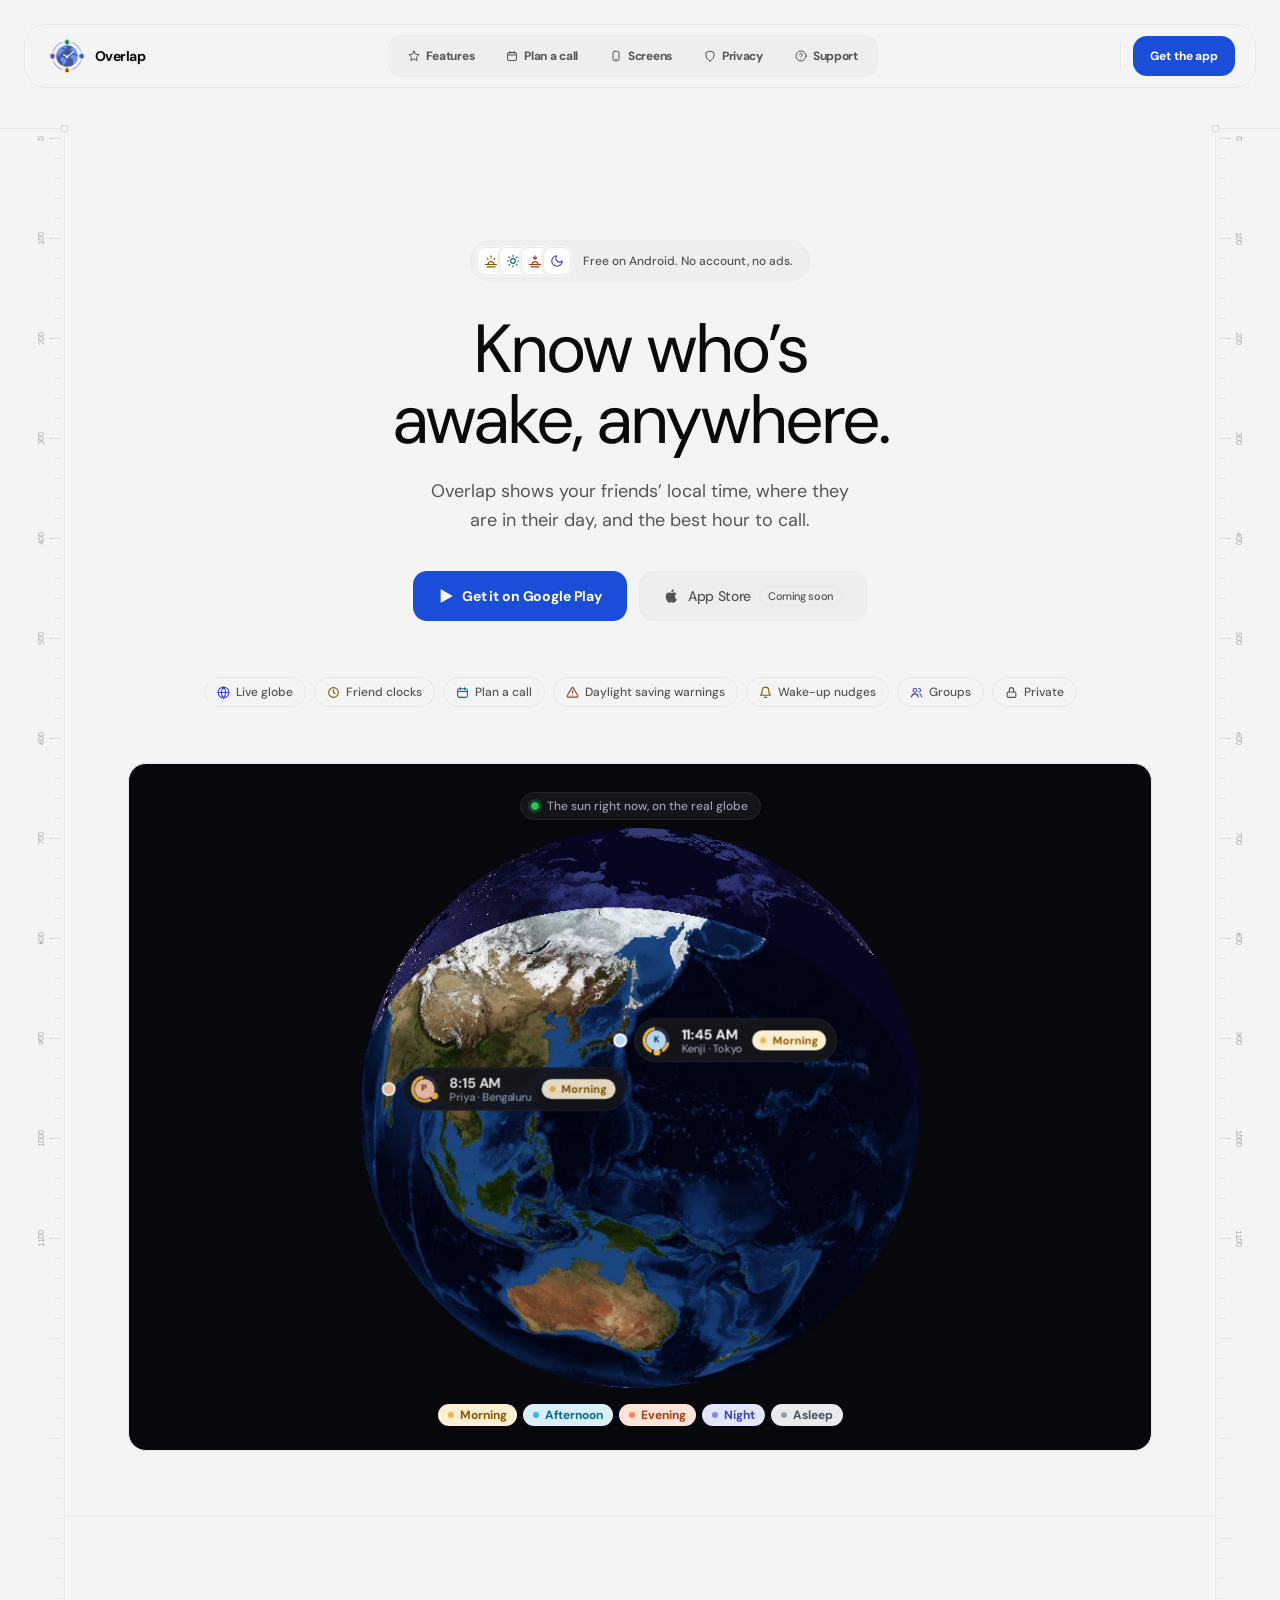
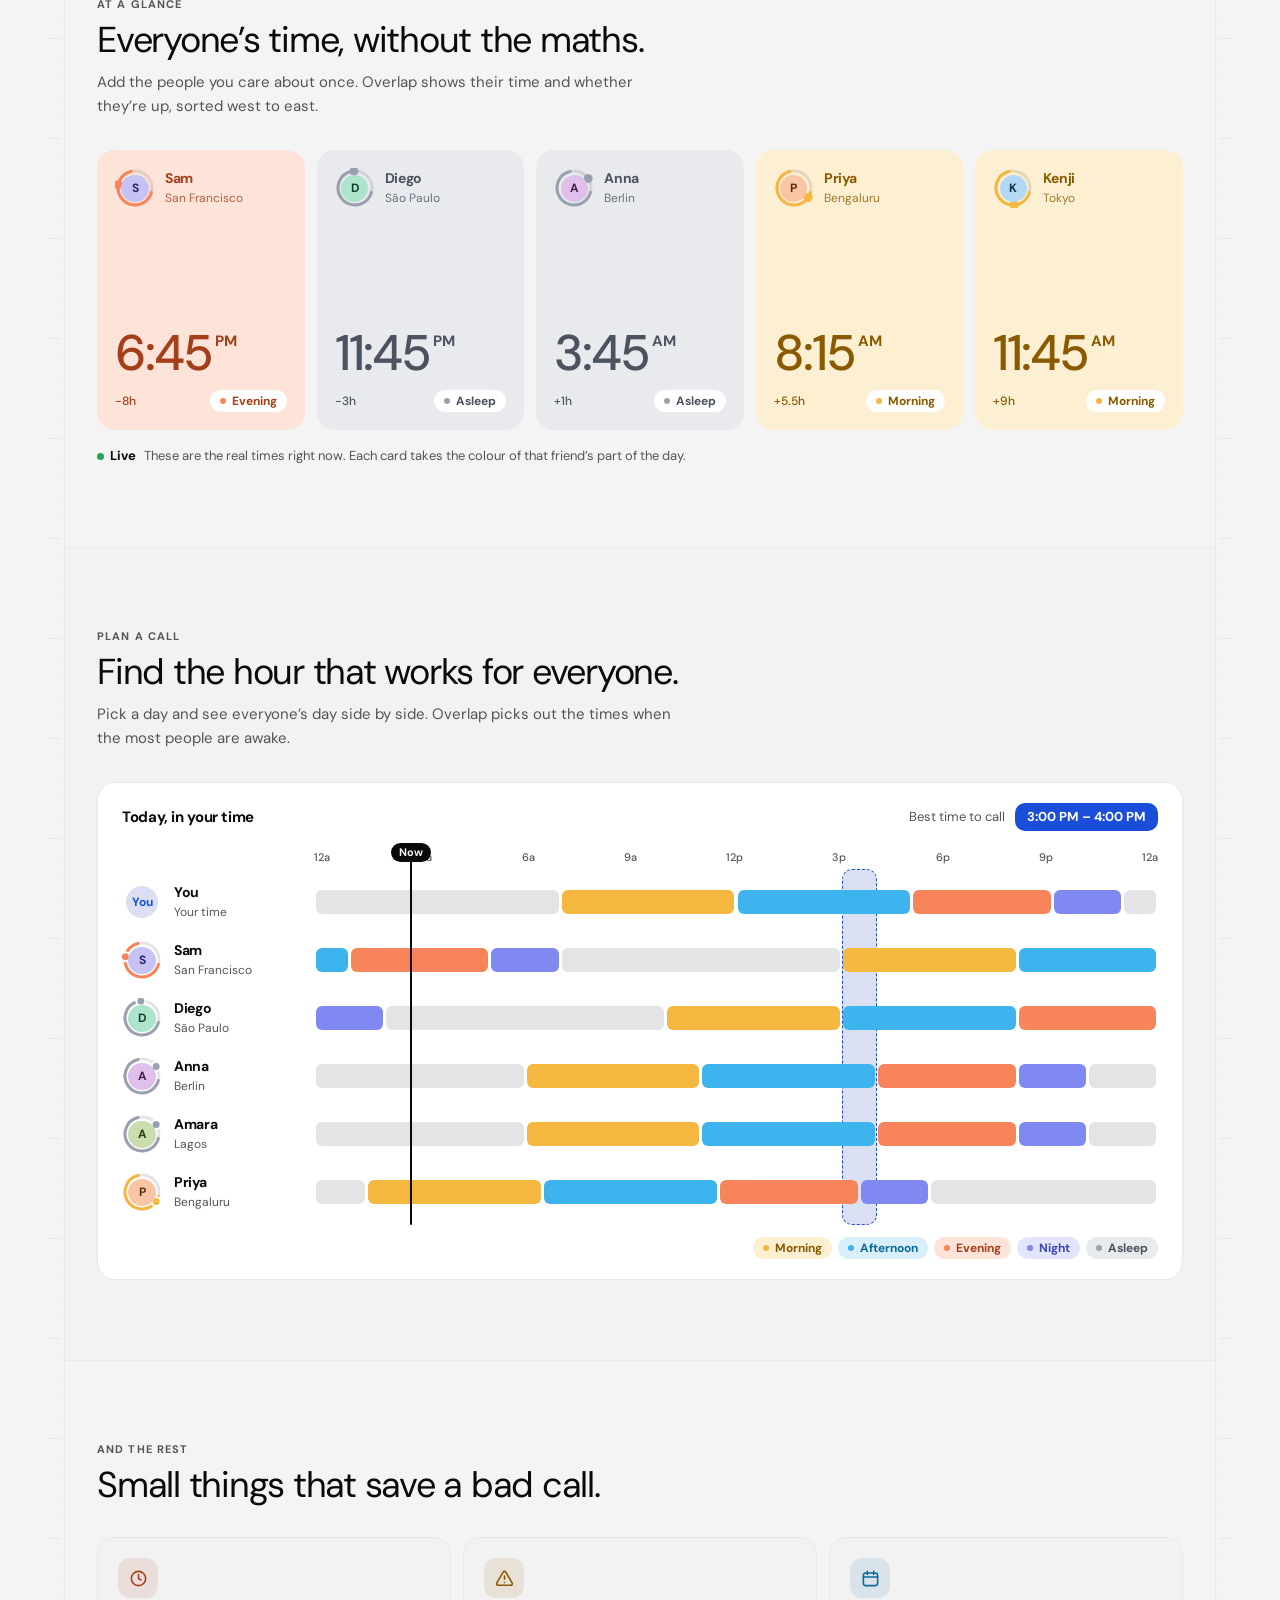
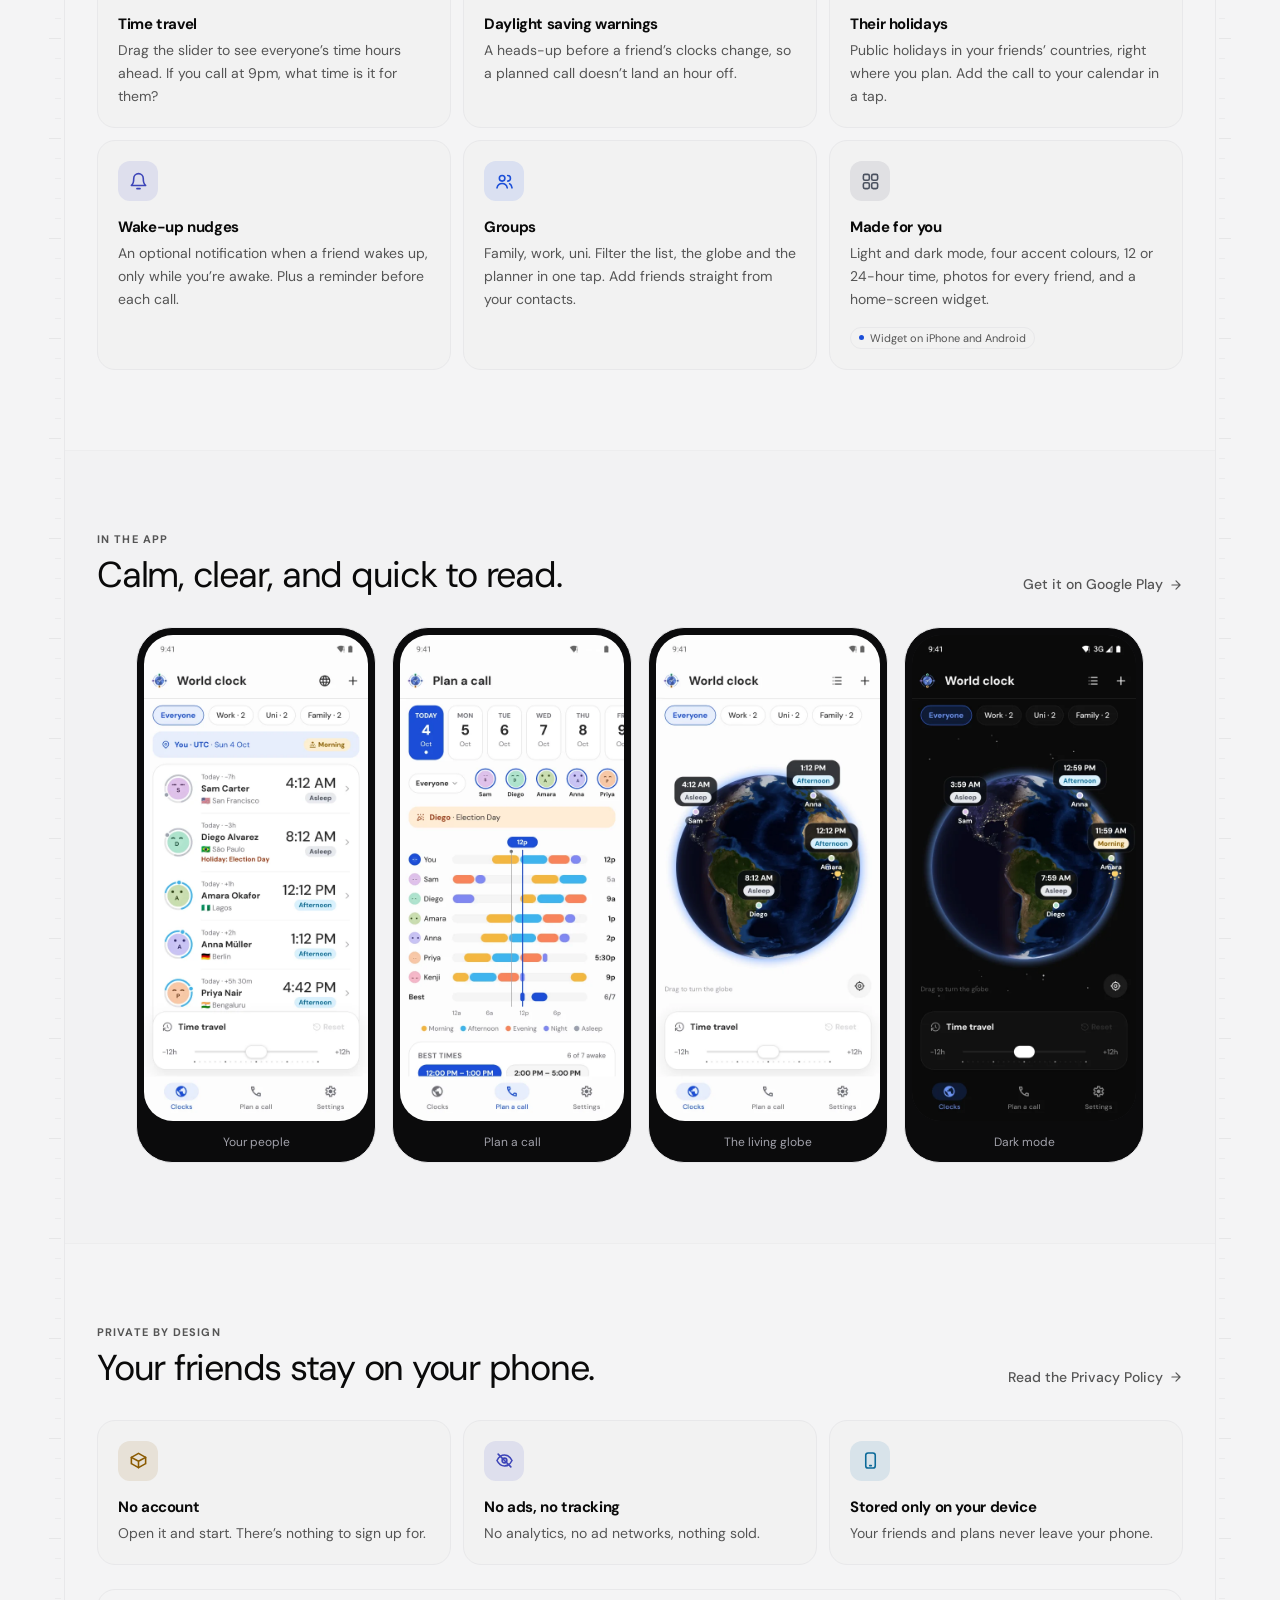
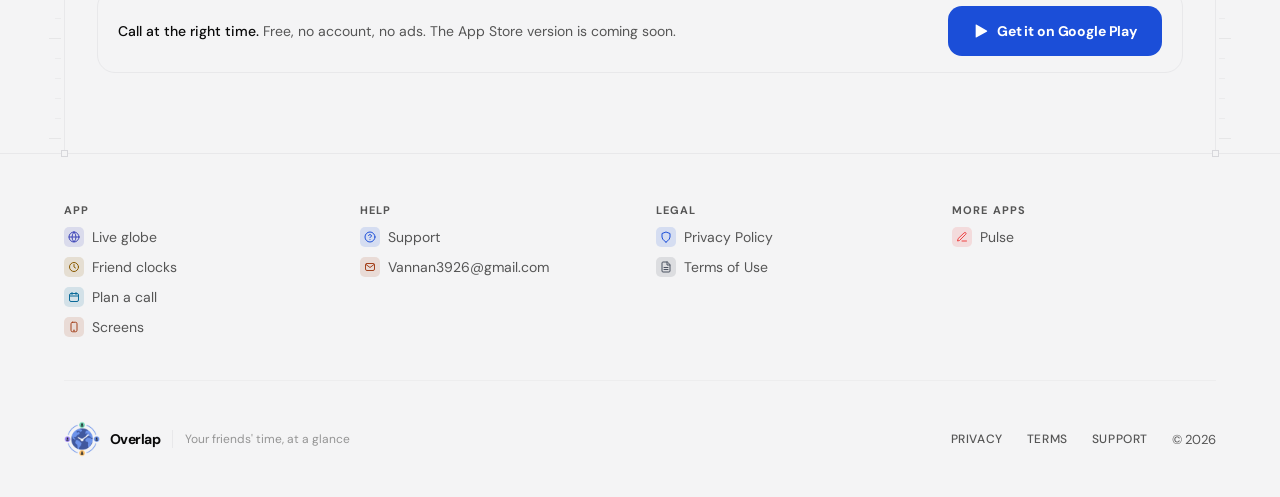
==== commit adf0f0d1: "1.2.0: privacy and terms cover photos; support for the iPhone widget and photos Co-Authored-By: Clau" ====
--- a/index.html
+++ b/index.html
@@ -101,7 +101,7 @@
       <div class="card"><span class="icon" style="--tint:var(--accent)"><svg aria-hidden="true"><use href="#i-users"/></svg></span>
         <h3>Groups</h3><p>Family, work, uni. Filter the list, the globe and the planner in one tap. Add friends straight from your contacts.</p></div>
       <div class="card"><span class="icon" style="--tint:var(--ink-asleep)"><svg aria-hidden="true"><use href="#i-grid"/></svg></span>
-        <h3>Made for you</h3><p>Light and dark mode, four accent colours, 12 or 24-hour time, and a home-screen widget.</p><span class="tag">Widget on Android</span></div>
+        <h3>Made for you</h3><p>Light and dark mode, four accent colours, 12 or 24-hour time, photos for every friend, and a home-screen widget.</p><span class="tag">Widget on iPhone and Android</span></div>
     </div>
   </div></section>
 
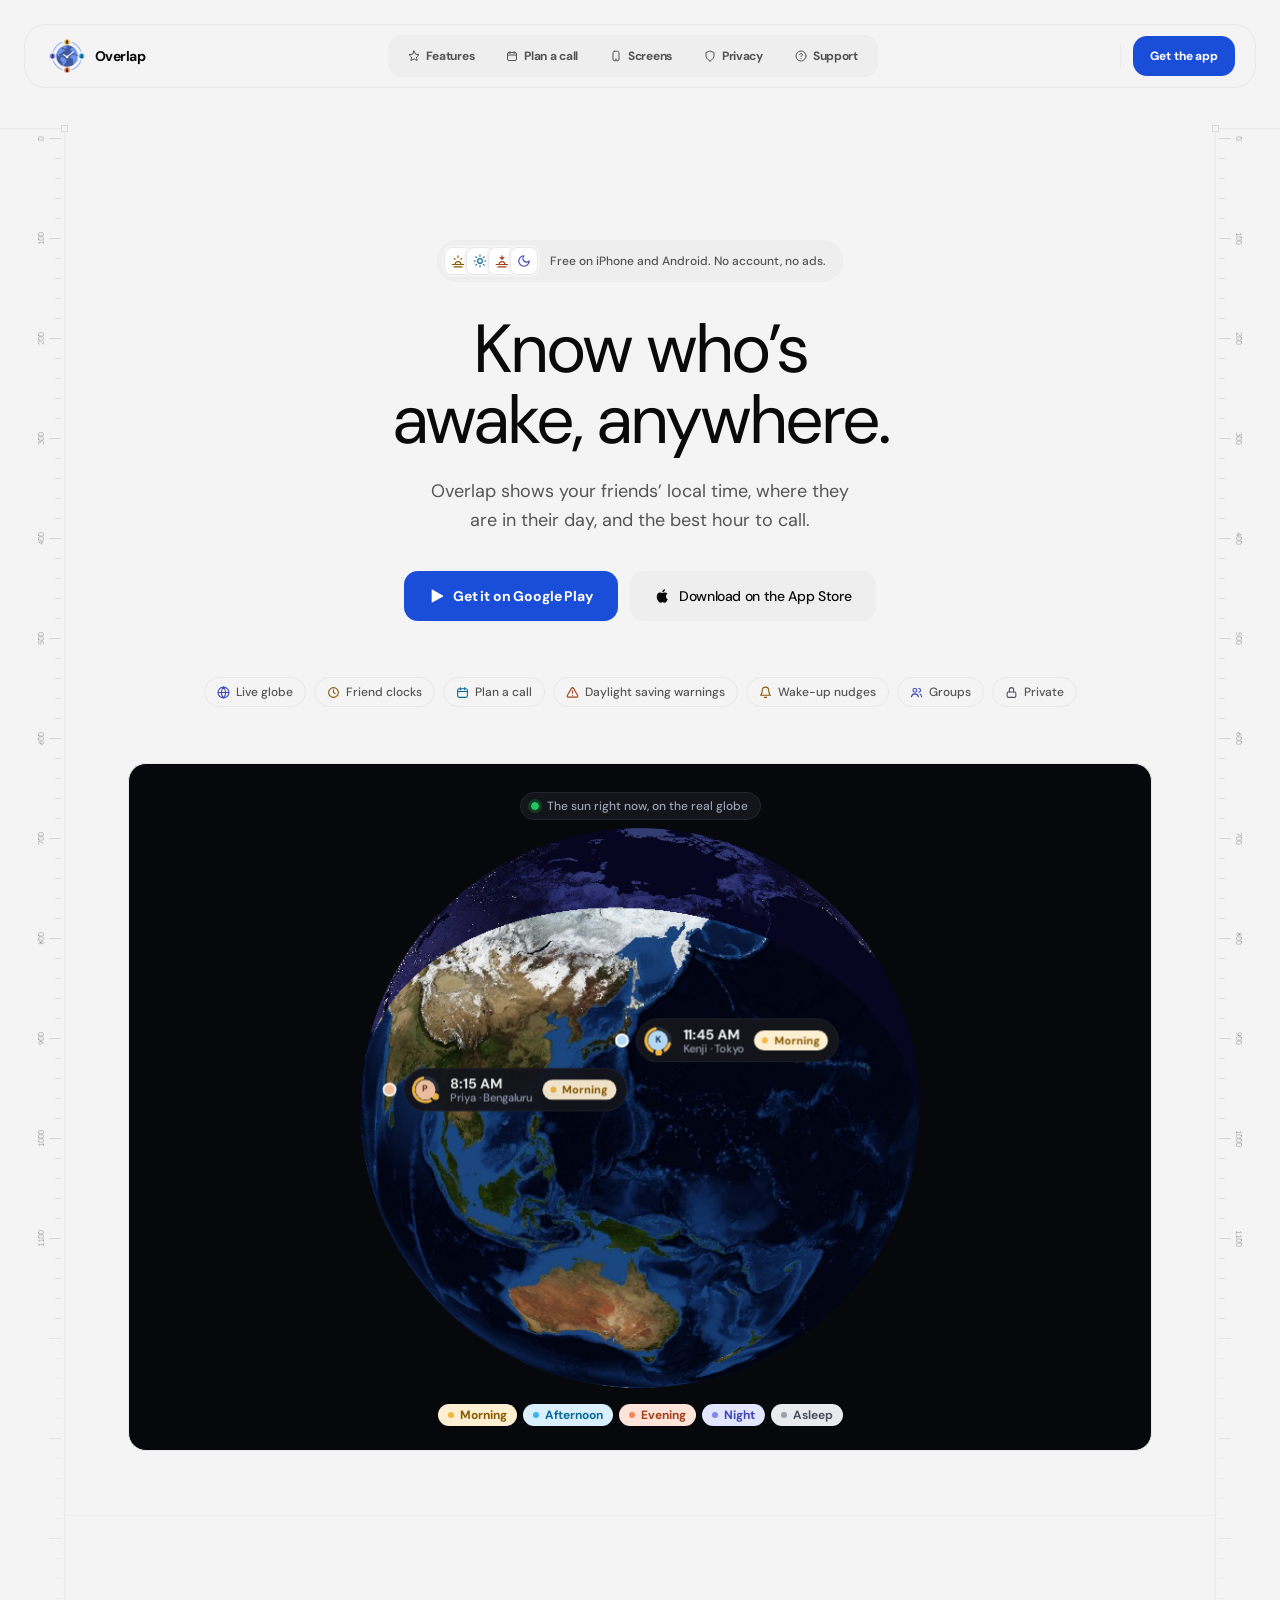
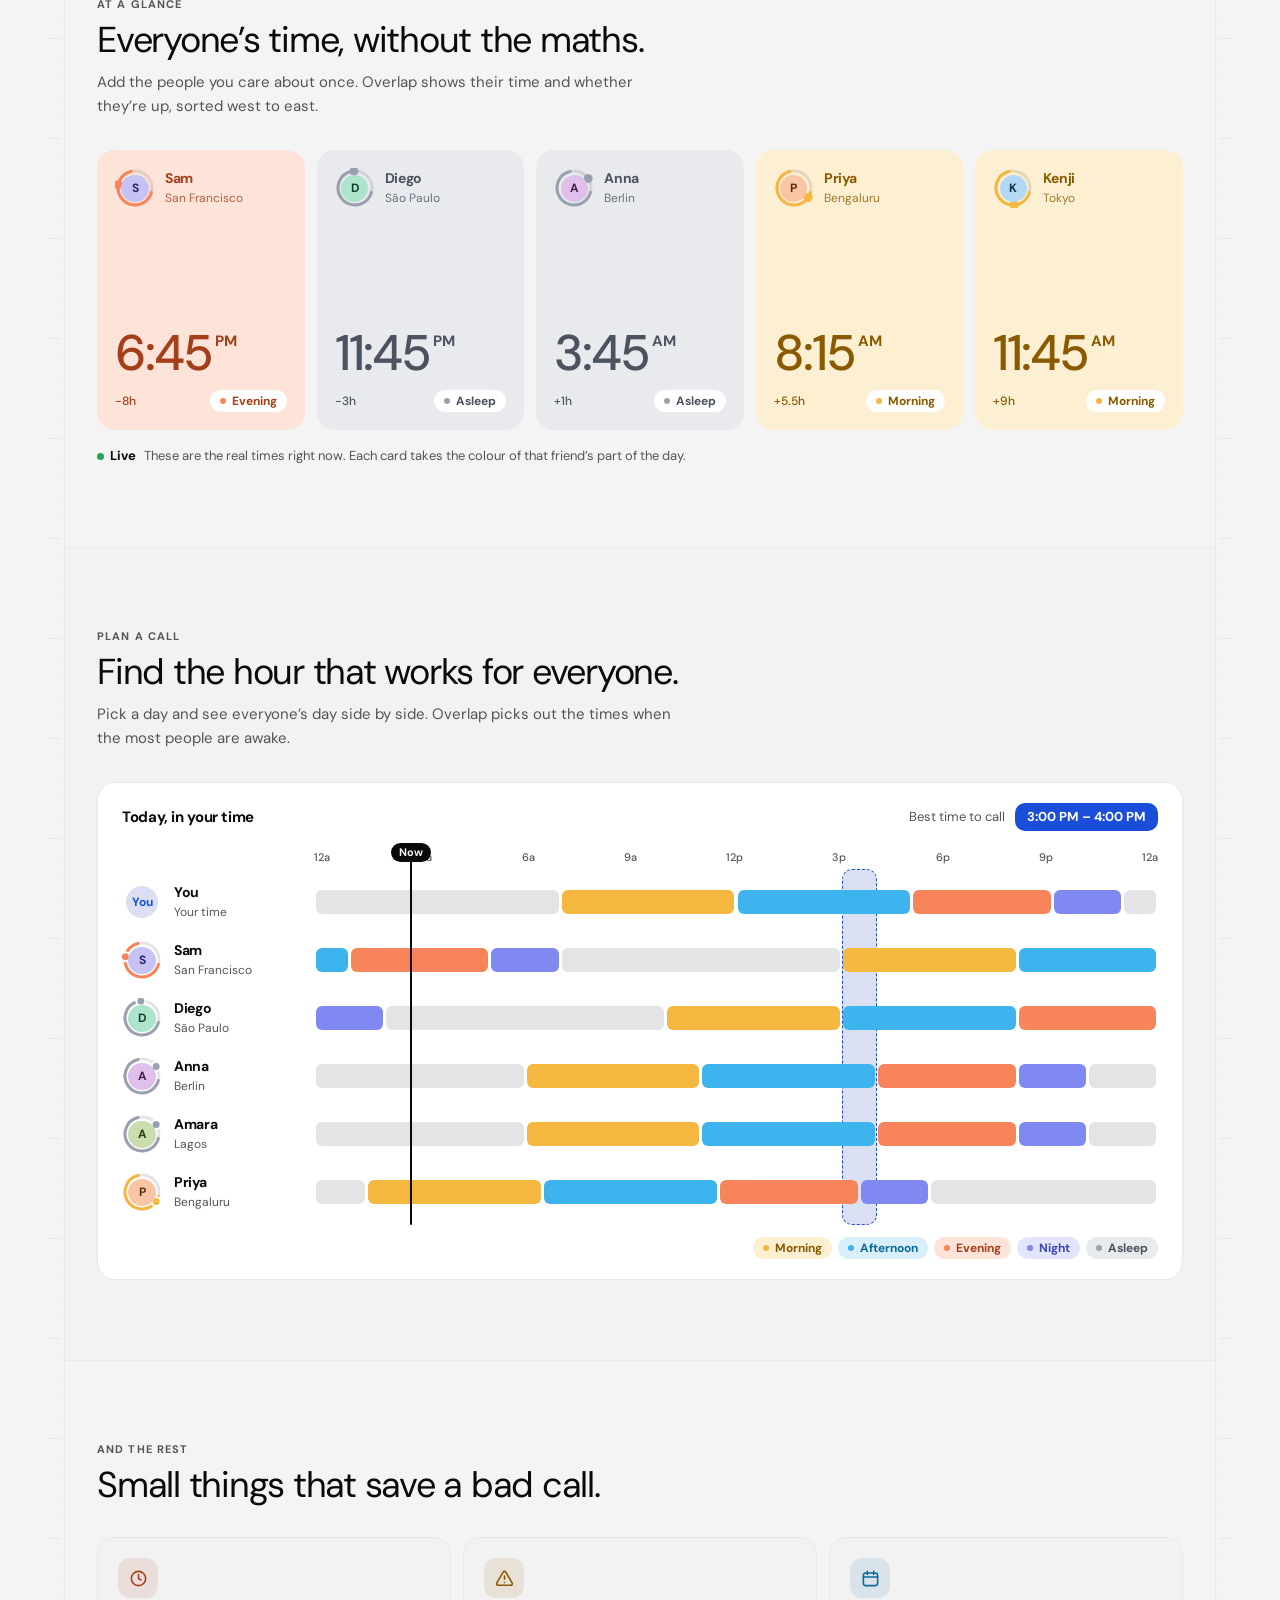
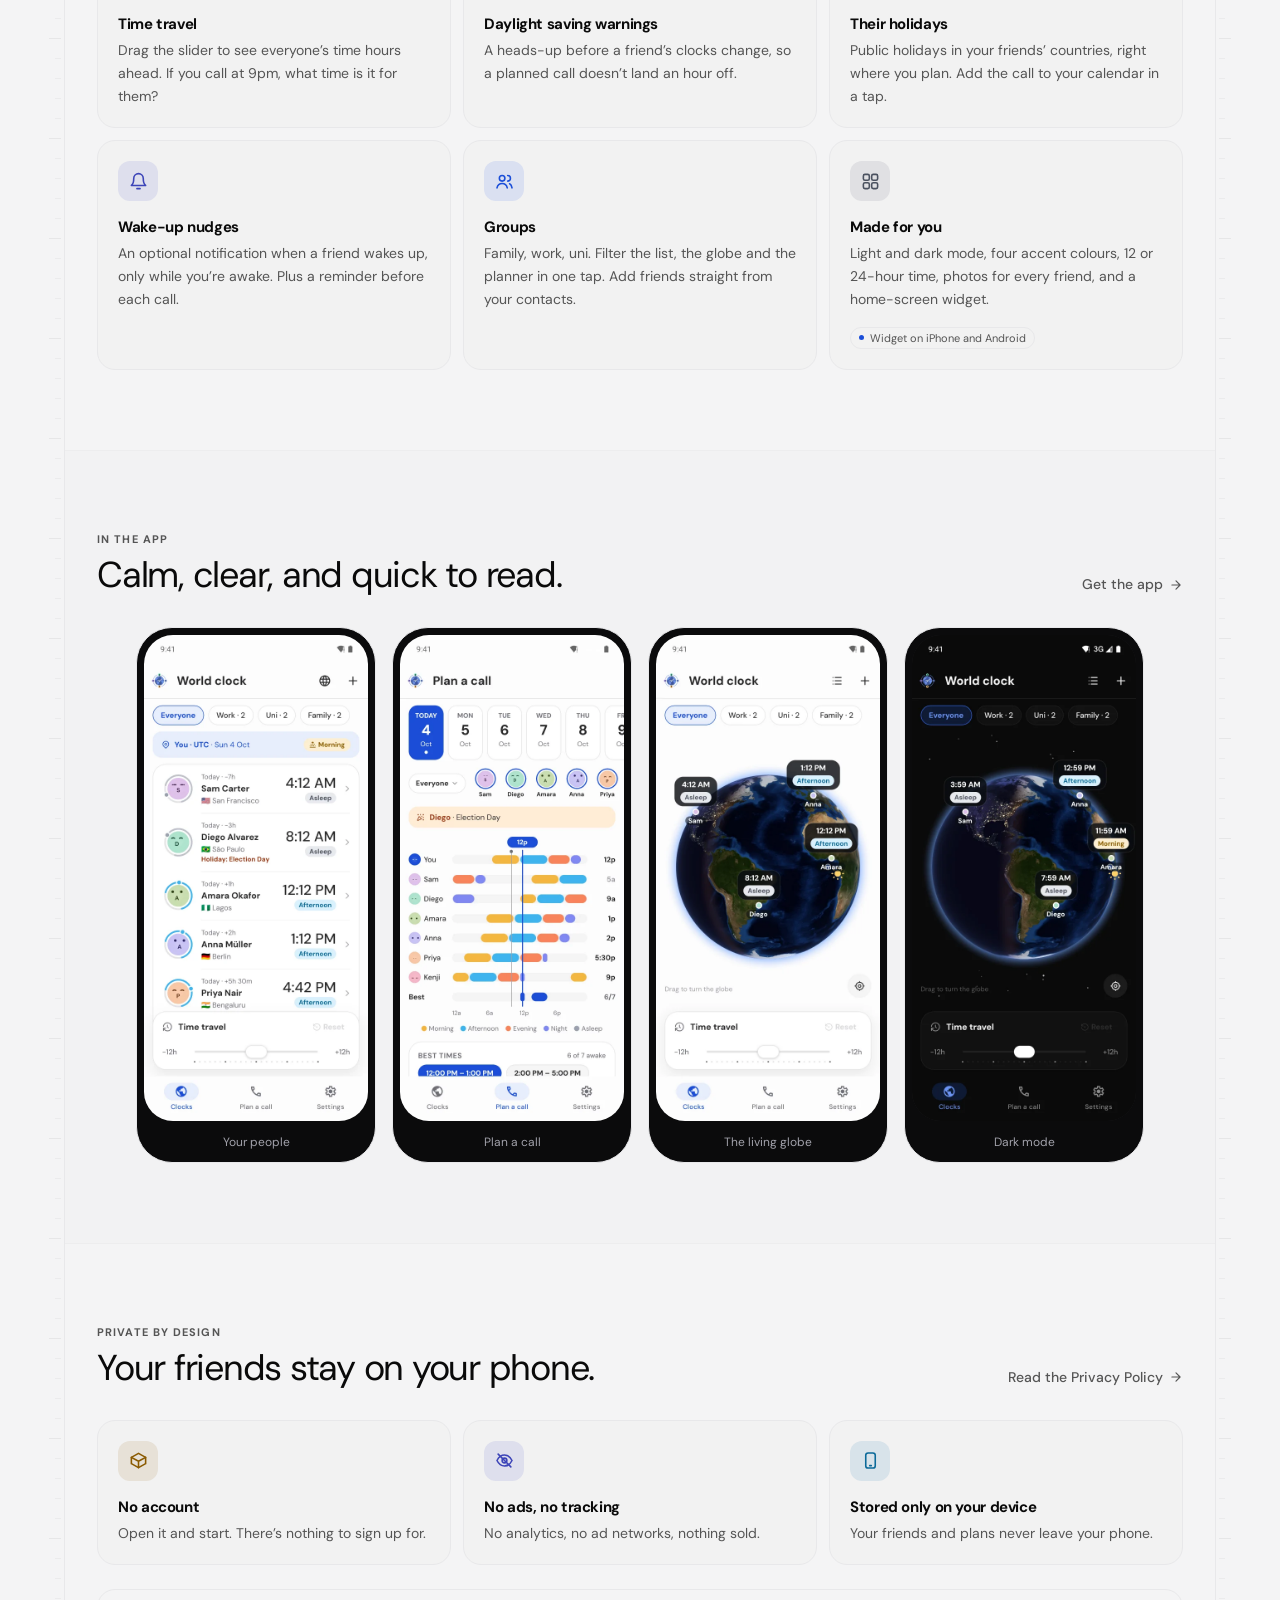
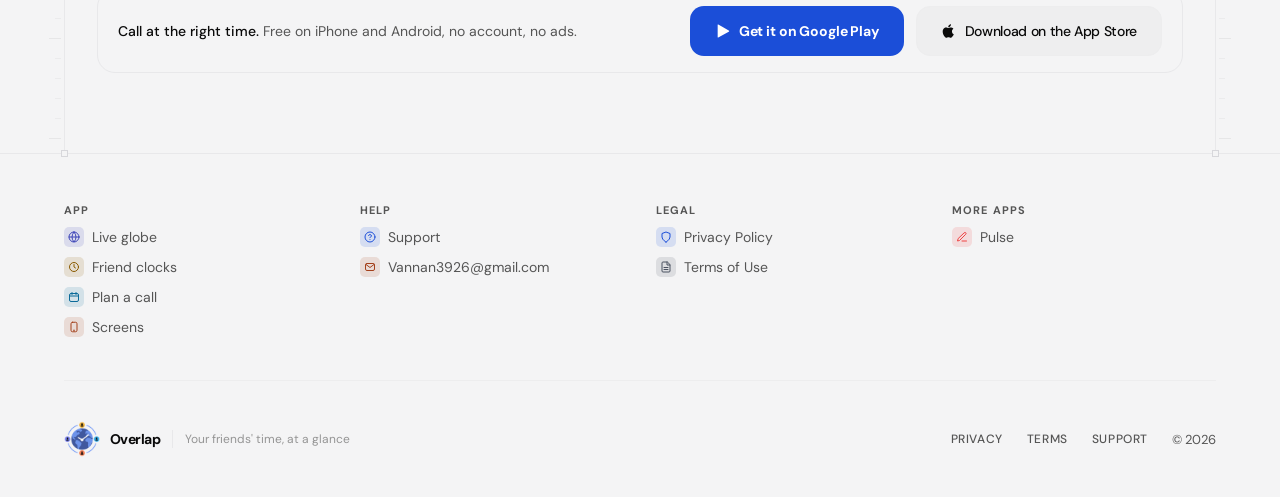
==== commit eb230a81: "Overlap is on the App Store: App Store buttons on every page The hero and closing section show Downl" ====
--- a/index.html
+++ b/index.html
@@ -20,9 +20,9 @@
   <nav class="navlinks" aria-label="Main"><a href="#features"><svg aria-hidden="true"><use href="#i-star"/></svg>Features</a><a href="#plan"><svg aria-hidden="true"><use href="#i-cal"/></svg>Plan a call</a><a href="#screens"><svg aria-hidden="true"><use href="#i-phone"/></svg>Screens</a><a href="privacy/"><svg aria-hidden="true"><use href="#i-shield"/></svg>Privacy</a><a href="support/"><svg aria-hidden="true"><use href="#i-help"/></svg>Support</a></nav>
   <div class="navright">
     <span class="divider"></span>
-    <a class="btn primary sm" href="https://play.google.com/store/apps/details?id=com.beingbriston.overlap">Get the app</a>
+    <a class="btn primary sm" href="#get">Get the app</a>
     <details class="menu"><summary class="iconbtn" aria-label="Menu"><svg aria-hidden="true"><use href="#i-menu"/></svg></summary>
-      <div class="menu-panel"><a href="#features"><svg aria-hidden="true"><use href="#i-star"/></svg>Features</a><a href="#plan"><svg aria-hidden="true"><use href="#i-cal"/></svg>Plan a call</a><a href="#screens"><svg aria-hidden="true"><use href="#i-phone"/></svg>Screens</a><a href="privacy/"><svg aria-hidden="true"><use href="#i-shield"/></svg>Privacy</a><a href="support/"><svg aria-hidden="true"><use href="#i-help"/></svg>Support</a><a class="btn primary" href="https://play.google.com/store/apps/details?id=com.beingbriston.overlap"><svg aria-hidden="true"><use href="#i-play"/></svg>Get it on Google Play</a></div>
+      <div class="menu-panel"><a href="#features"><svg aria-hidden="true"><use href="#i-star"/></svg>Features</a><a href="#plan"><svg aria-hidden="true"><use href="#i-cal"/></svg>Plan a call</a><a href="#screens"><svg aria-hidden="true"><use href="#i-phone"/></svg>Screens</a><a href="privacy/"><svg aria-hidden="true"><use href="#i-shield"/></svg>Privacy</a><a href="support/"><svg aria-hidden="true"><use href="#i-help"/></svg>Support</a><a class="btn primary" href="https://play.google.com/store/apps/details?id=com.beingbriston.overlap"><svg aria-hidden="true"><use href="#i-play"/></svg>Get it on Google Play</a><a class="btn secondary" href="https://apps.apple.com/app/id6822142469"><svg aria-hidden="true"><use href="#i-apple"/></svg>Download on the App Store</a></div>
     </details>
   </div>
 </header>
@@ -39,11 +39,11 @@
         <span style="color:var(--ink-evening)"><svg aria-hidden="true"><use href="#i-sunset"/></svg></span>
         <span style="color:var(--ink-night)"><svg aria-hidden="true"><use href="#i-moon"/></svg></span>
       </span>
-      Free on Android. No account, no ads.
+      Free on iPhone and Android. No account, no ads.
     </span>
     <h1 class="display">Know who’s awake, anywhere.</h1>
     <p class="lede">Overlap shows your friends’ local time, where they are in their day, and the best hour to call.</p>
-    <div class="actions"><a class="btn primary" href="https://play.google.com/store/apps/details?id=com.beingbriston.overlap"><svg aria-hidden="true"><use href="#i-play"/></svg>Get it on Google Play</a><span class="btn secondary soon"><svg aria-hidden="true"><use href="#i-apple"/></svg>App Store<small>Coming soon</small></span></div>
+    <div class="actions"><a class="btn primary" href="https://play.google.com/store/apps/details?id=com.beingbriston.overlap"><svg aria-hidden="true"><use href="#i-play"/></svg>Get it on Google Play</a><a class="btn secondary" href="https://apps.apple.com/app/id6822142469"><svg aria-hidden="true"><use href="#i-apple"/></svg>Download on the App Store</a></div>
     <nav class="chips" aria-label="In the app">
       <a class="chip" href="#globe" style="--tint:var(--ink-night)"><svg aria-hidden="true"><use href="#i-globe"/></svg>Live globe</a>
       <a class="chip" href="#clocks" style="--tint:var(--ink-morning)"><svg aria-hidden="true"><use href="#i-clock"/></svg>Friend clocks</a>
@@ -109,7 +109,7 @@
   <section class="block tinted" id="screens"><div class="inner">
     <div class="section-head">
       <div><span class="kicker">In the app</span><h2>Calm, clear, and quick to read.</h2></div>
-      <a class="more" href="https://play.google.com/store/apps/details?id=com.beingbriston.overlap">Get it on Google Play <svg aria-hidden="true"><use href="#i-arrow"/></svg></a>
+      <a class="more" href="#get">Get the app <svg aria-hidden="true"><use href="#i-arrow"/></svg></a>
     </div>
     <div class="screens">
       <figure class="phone"><img src="shots/clocks.webp" alt="The clock list" loading="lazy"><figcaption>Your people</figcaption></figure>
@@ -133,9 +133,9 @@
       <div class="card"><span class="icon" style="--tint:var(--ink-afternoon)"><svg aria-hidden="true"><use href="#i-phone"/></svg></span>
         <h3>Stored only on your device</h3><p>Your friends and plans never leave your phone.</p></div>
     </div>
-    <div class="cta-strip">
-      <p><strong>Call at the right time.</strong> Free, no account, no ads. The App Store version is coming soon.</p>
-      <a class="btn primary" href="https://play.google.com/store/apps/details?id=com.beingbriston.overlap"><svg aria-hidden="true"><use href="#i-play"/></svg>Get it on Google Play</a>
+    <div class="cta-strip" id="get">
+      <p><strong>Call at the right time.</strong> Free on iPhone and Android, no account, no ads.</p>
+      <div class="actions"><a class="btn primary" href="https://play.google.com/store/apps/details?id=com.beingbriston.overlap"><svg aria-hidden="true"><use href="#i-play"/></svg>Get it on Google Play</a><a class="btn secondary" href="https://apps.apple.com/app/id6822142469"><svg aria-hidden="true"><use href="#i-apple"/></svg>Download on the App Store</a></div>
     </div>
   </div></section>
 
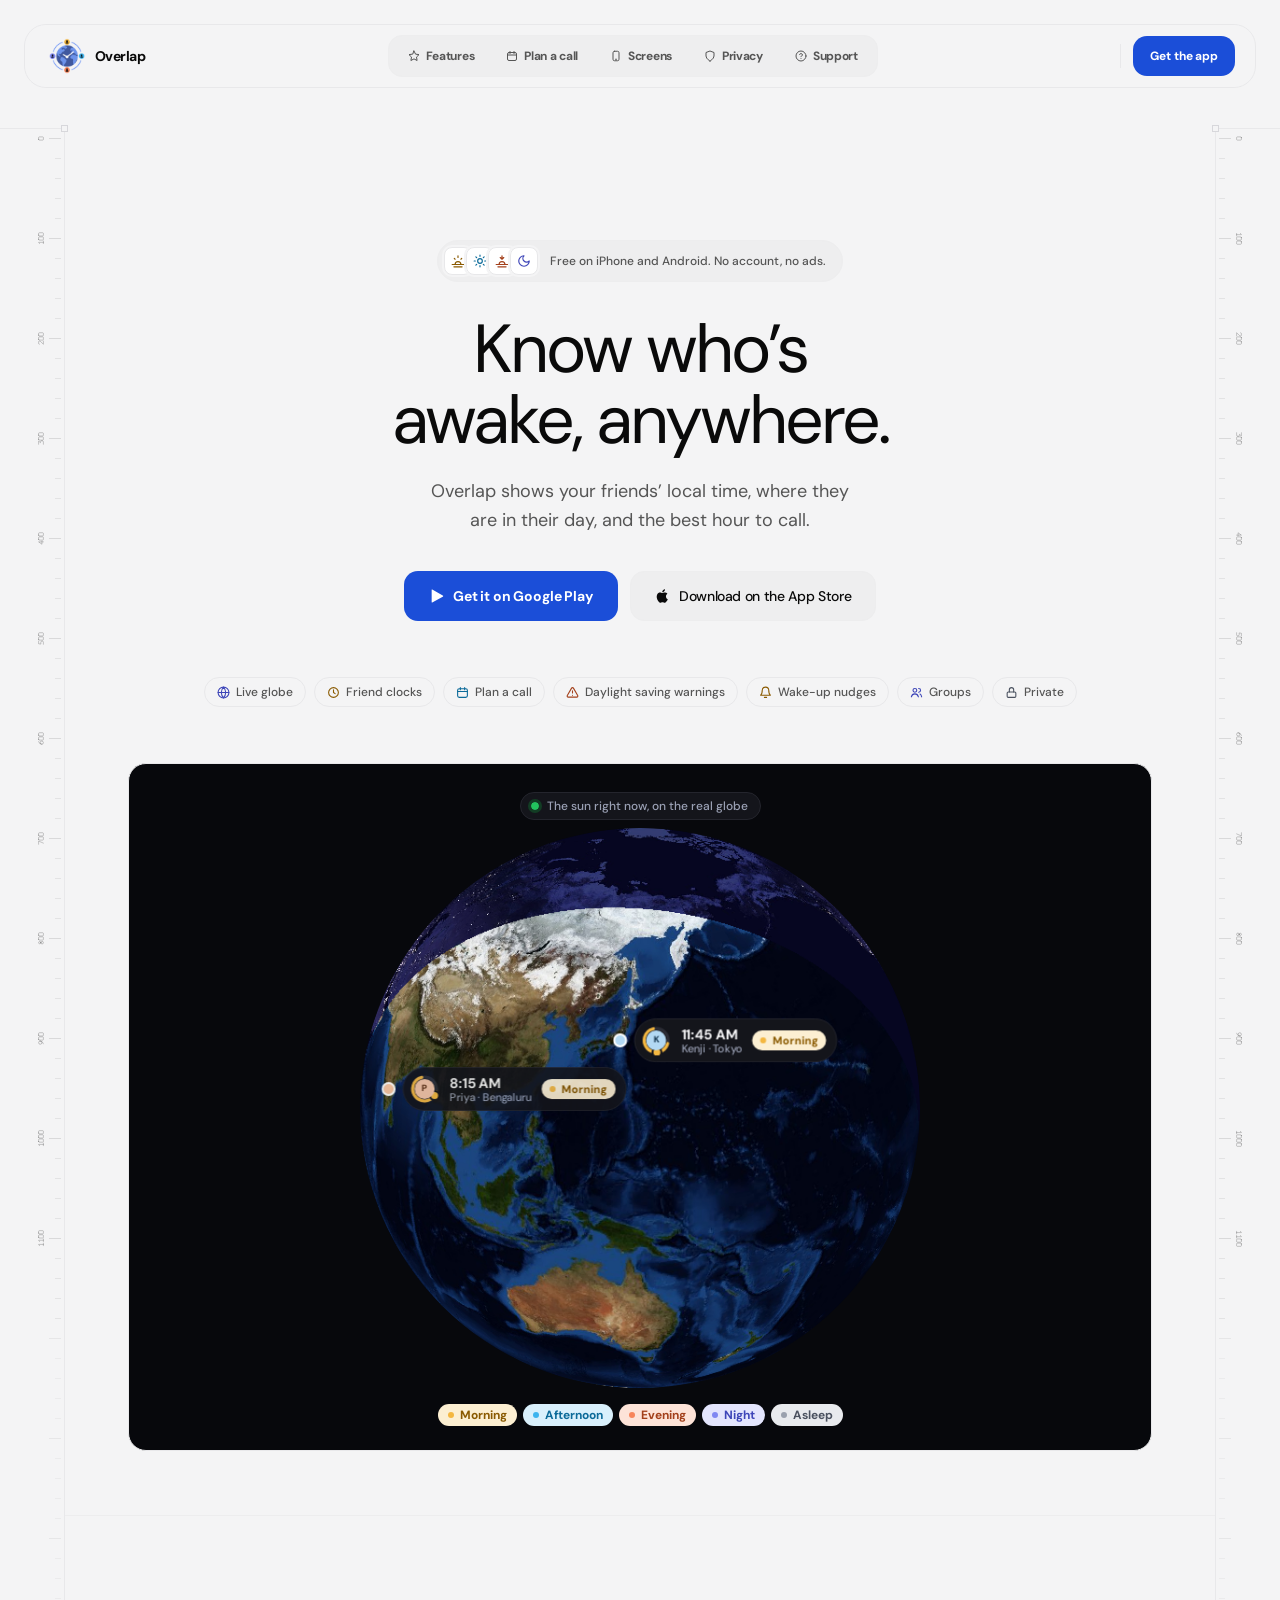
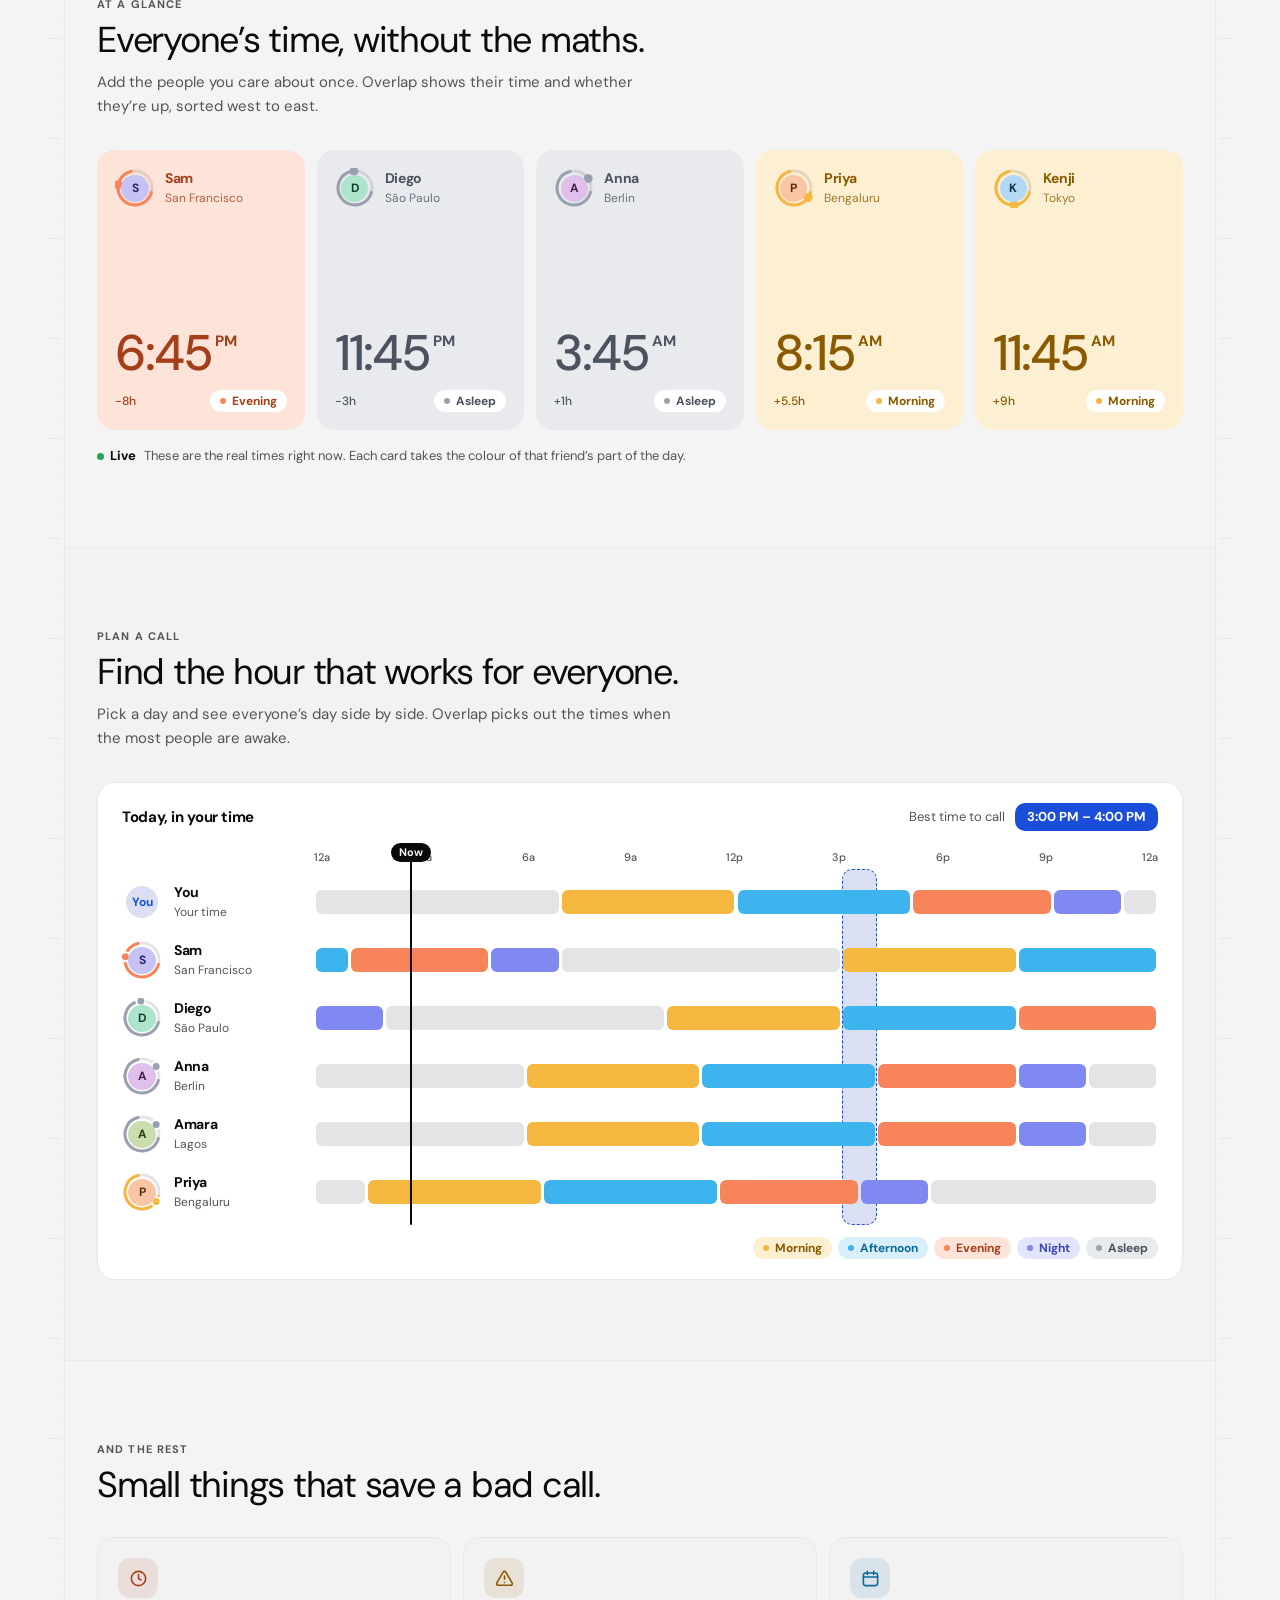
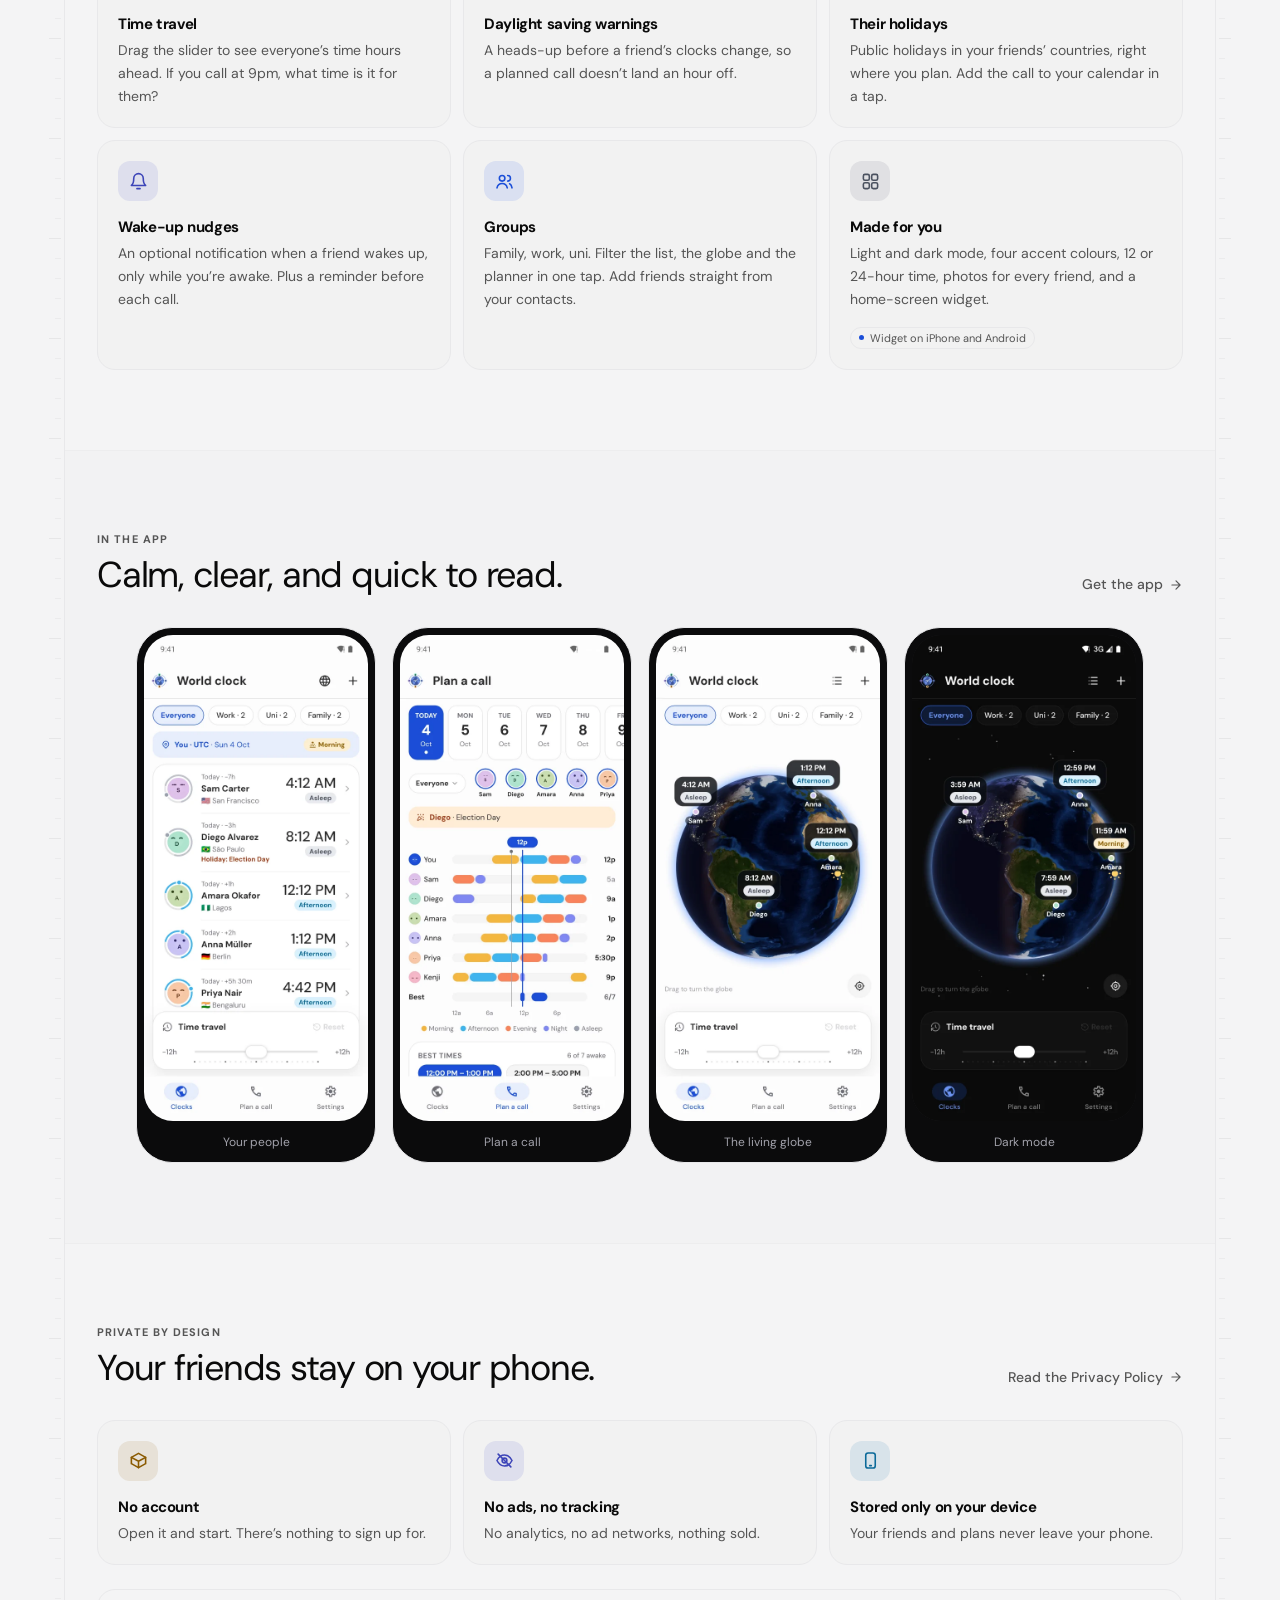
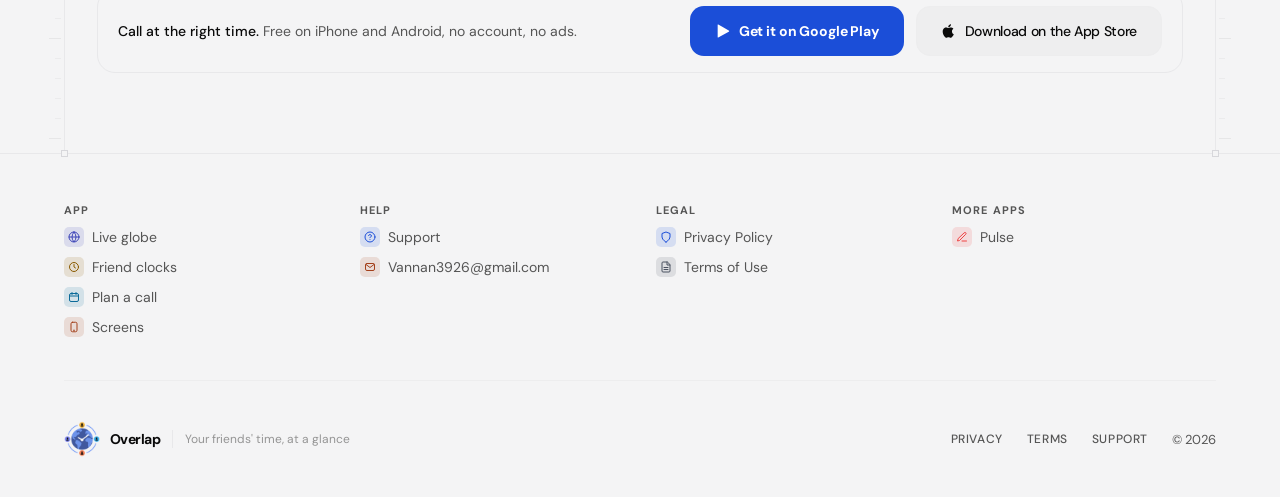
==== commit 55d8f6aa: "Website visit analytics on every page Co-Authored-By: Claude Opus 5.5 <noreply@anthropic.com>" ====
--- a/index.html
+++ b/index.html
@@ -11,6 +11,7 @@
 <link rel="icon" href="icon.png">
 <link rel="stylesheet" href="studio.css">
 <link rel="stylesheet" href="site.css">
+<script defer src="https://analytics.manivannan.design/t.js" data-site="17"></script>
 </head>
 <body>
 <!-- Built by ../build.py, which fills in the nav, footer, icon sprite, store buttons and icons. -->
